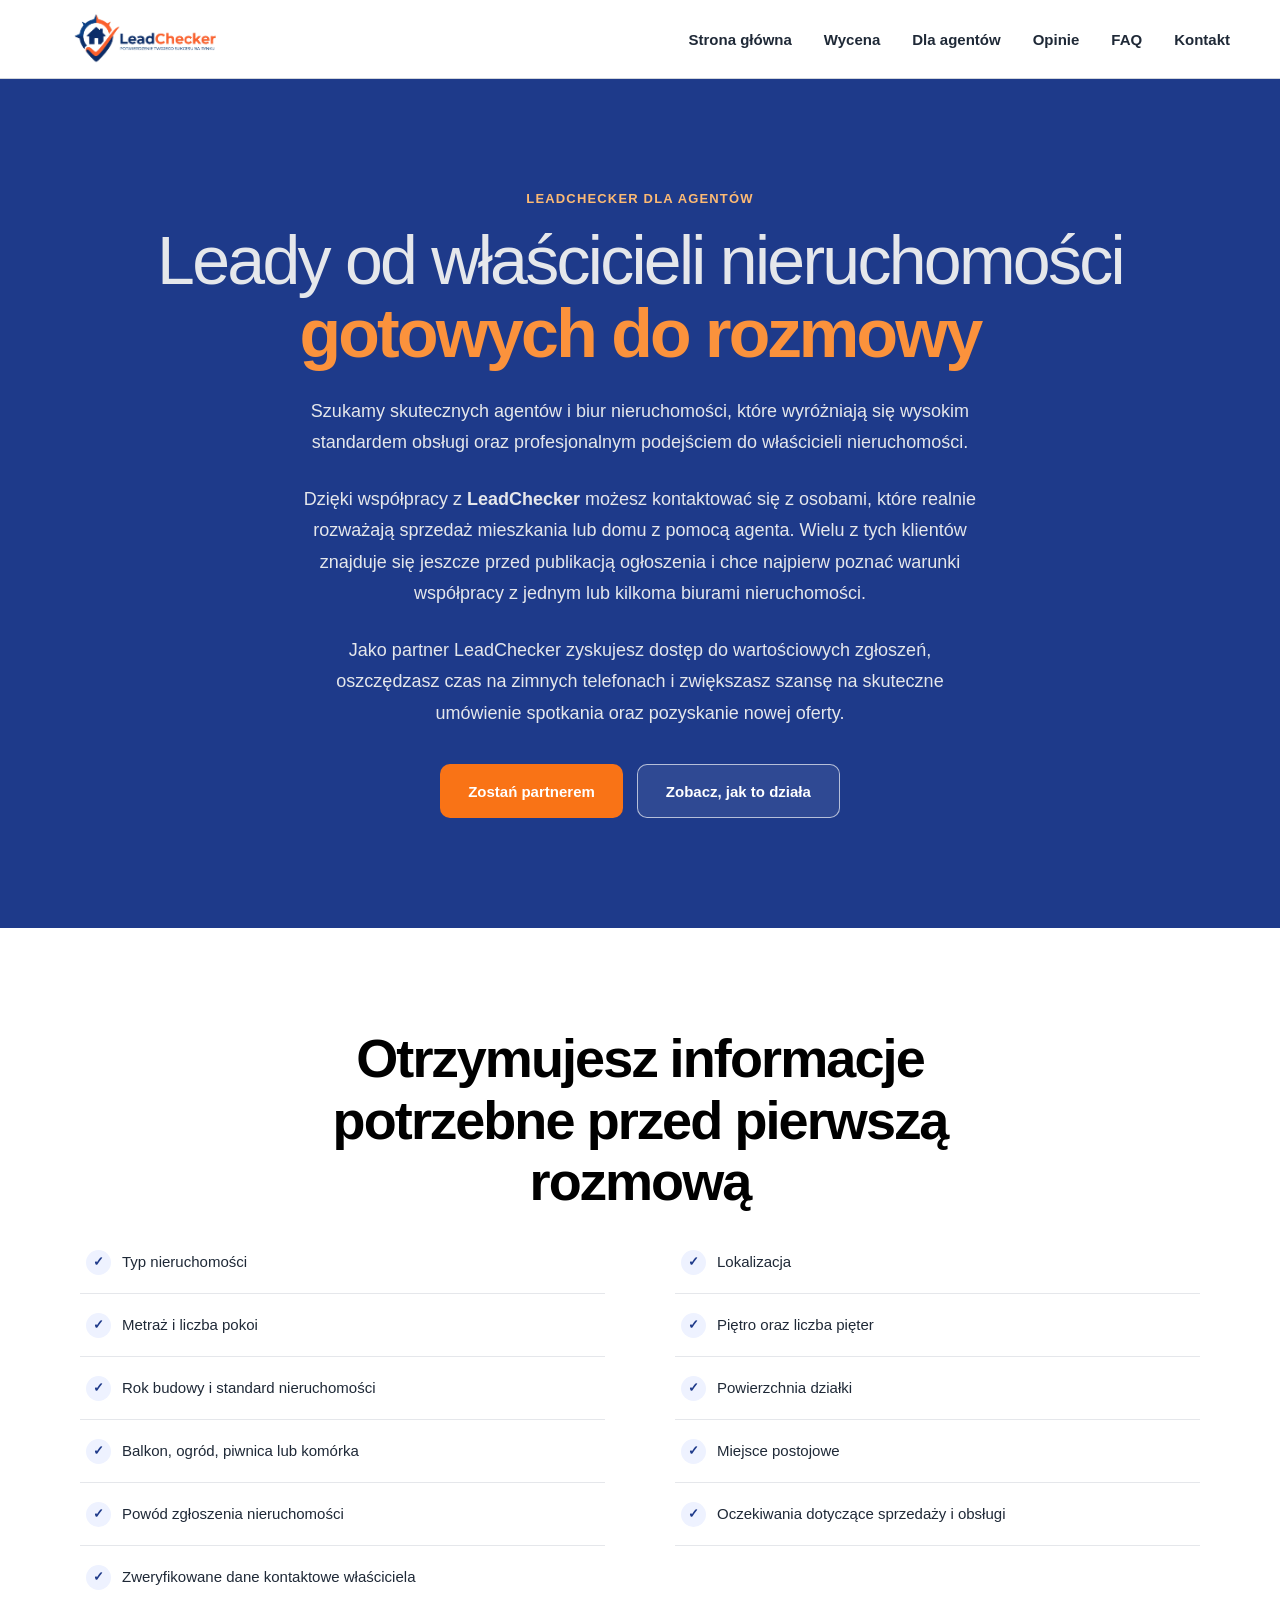
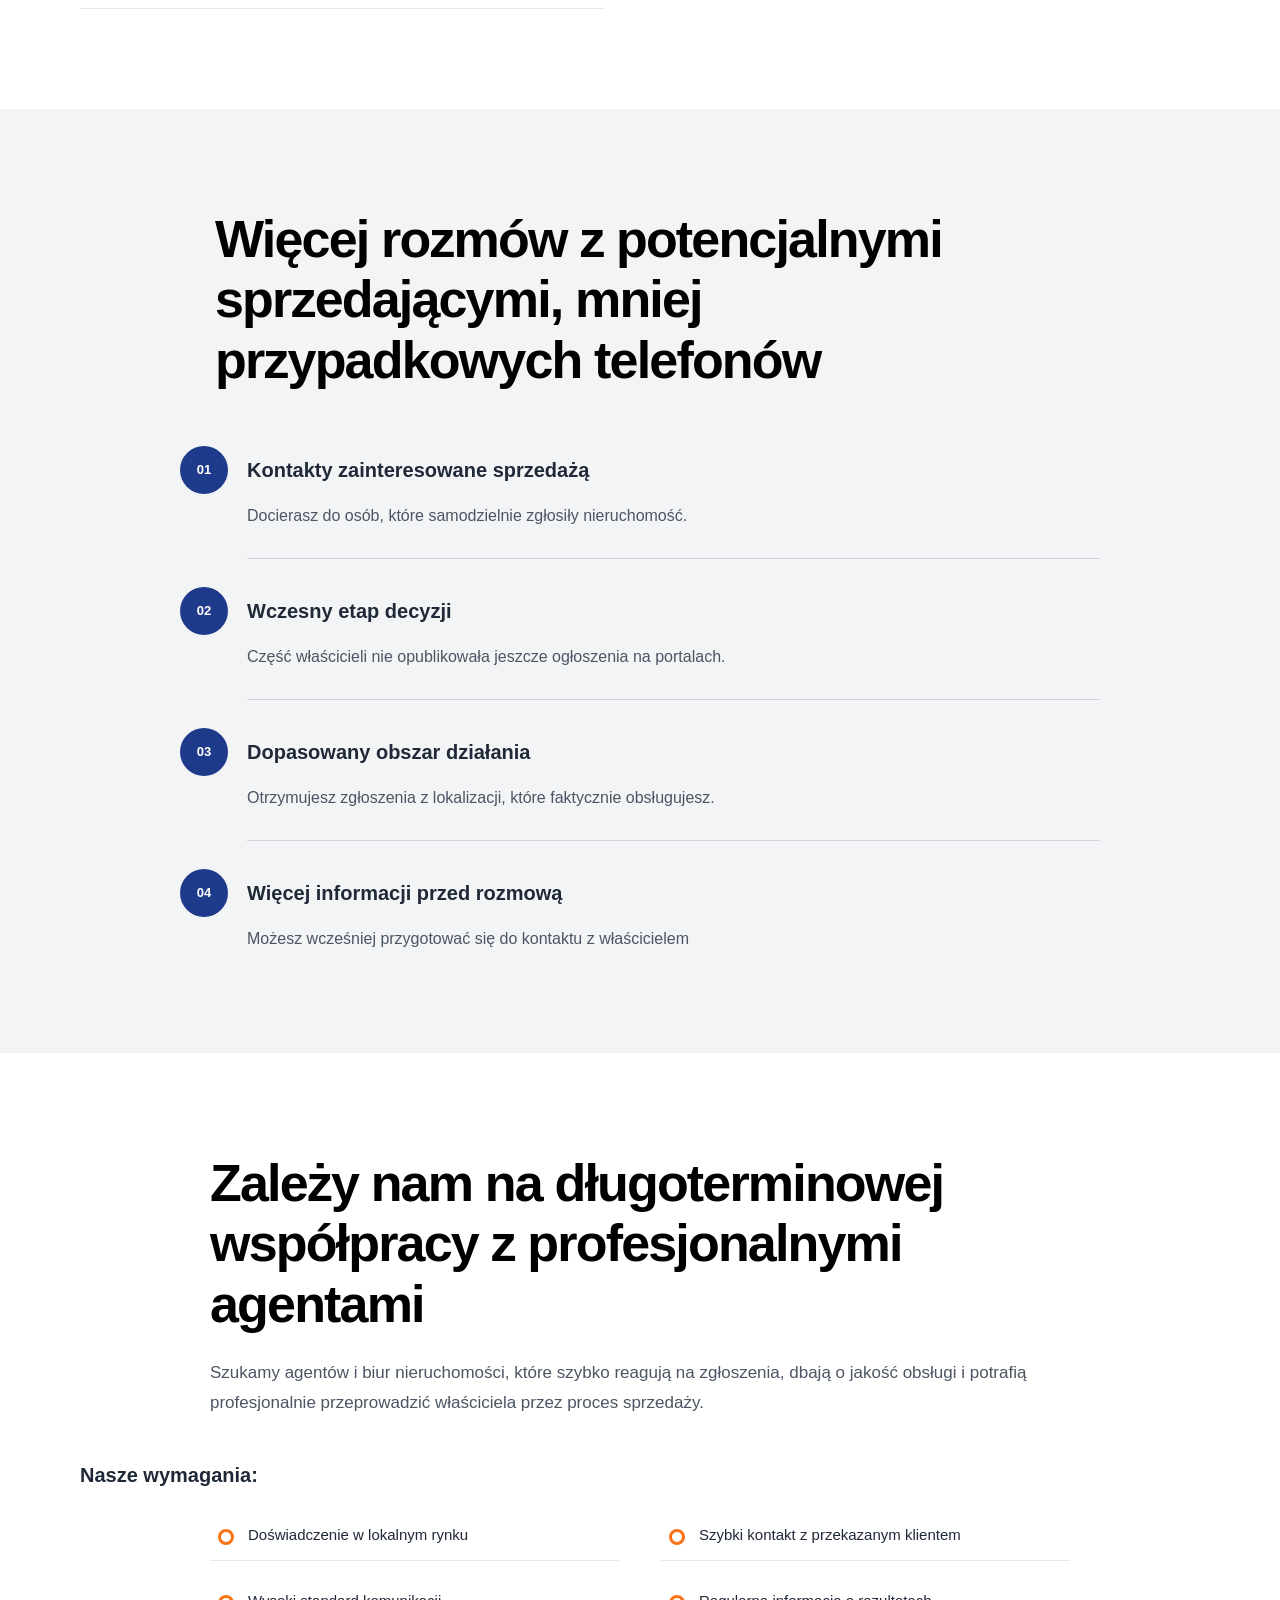
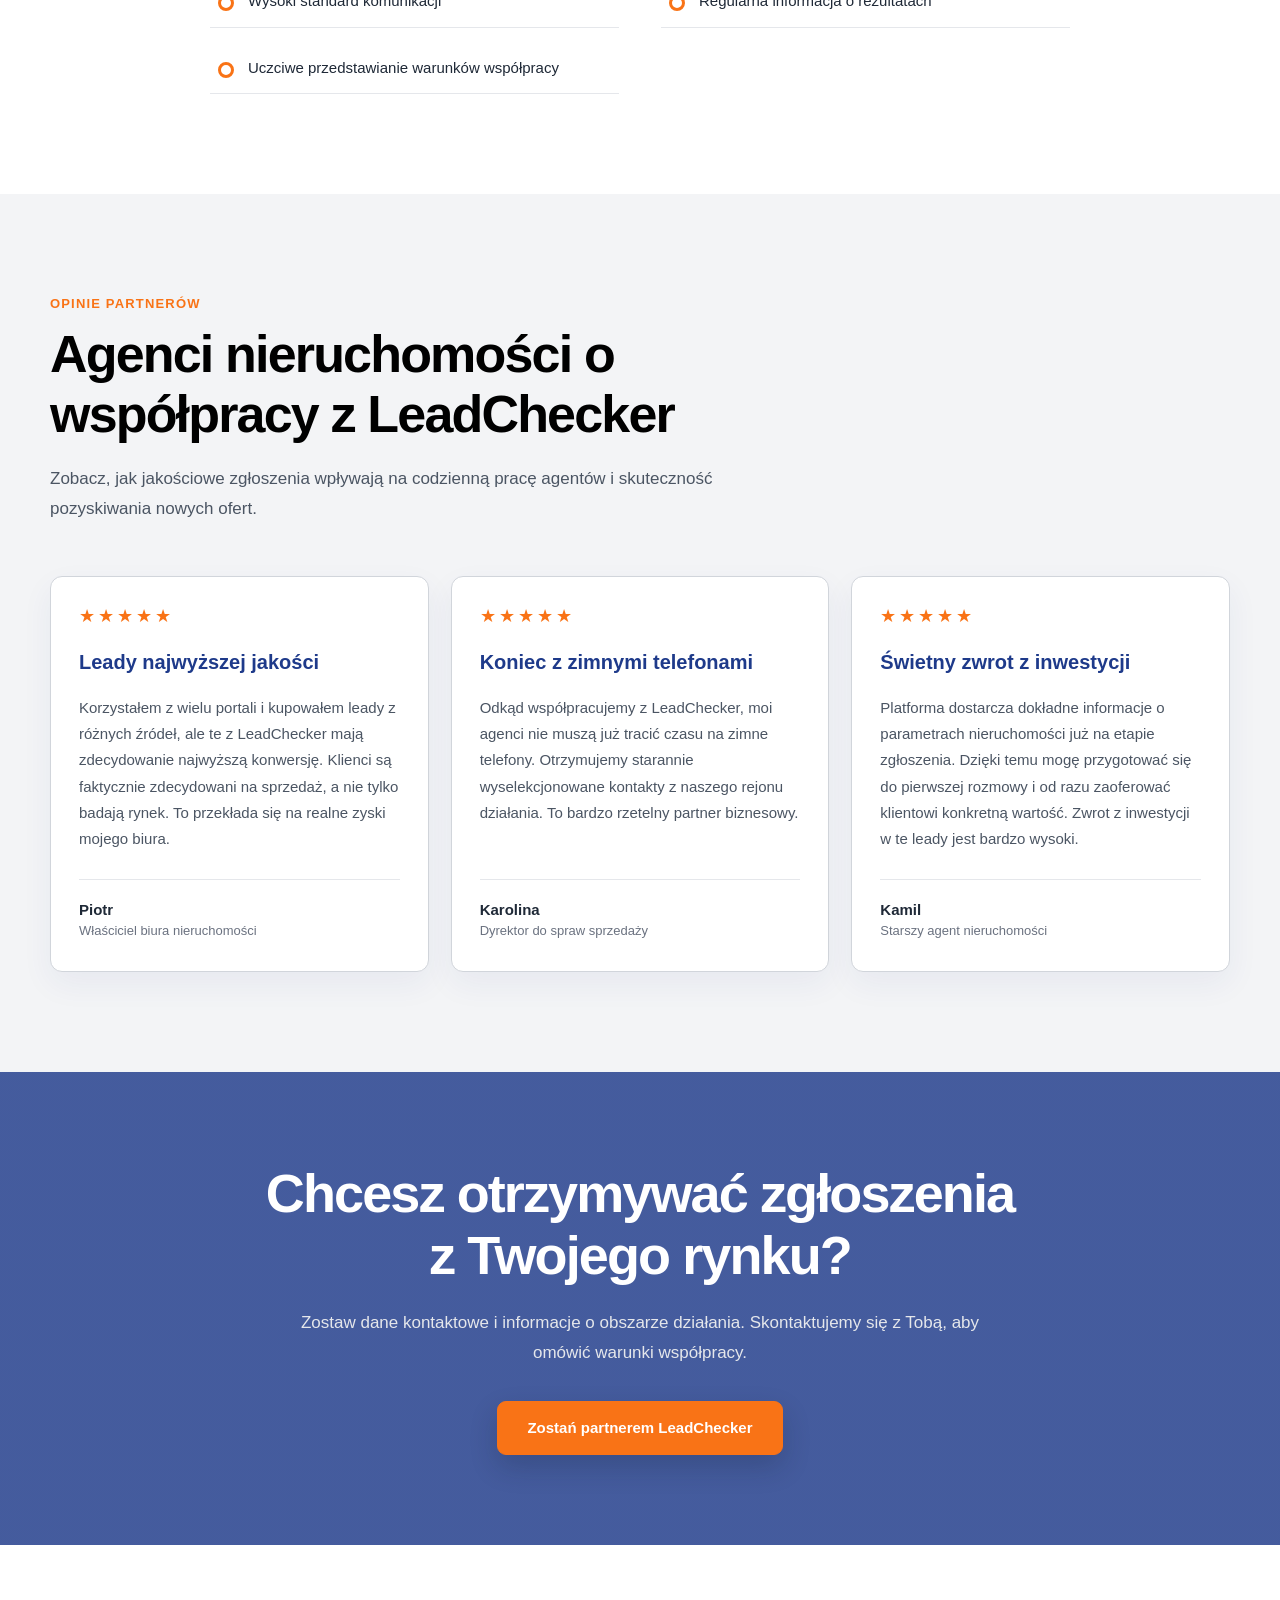
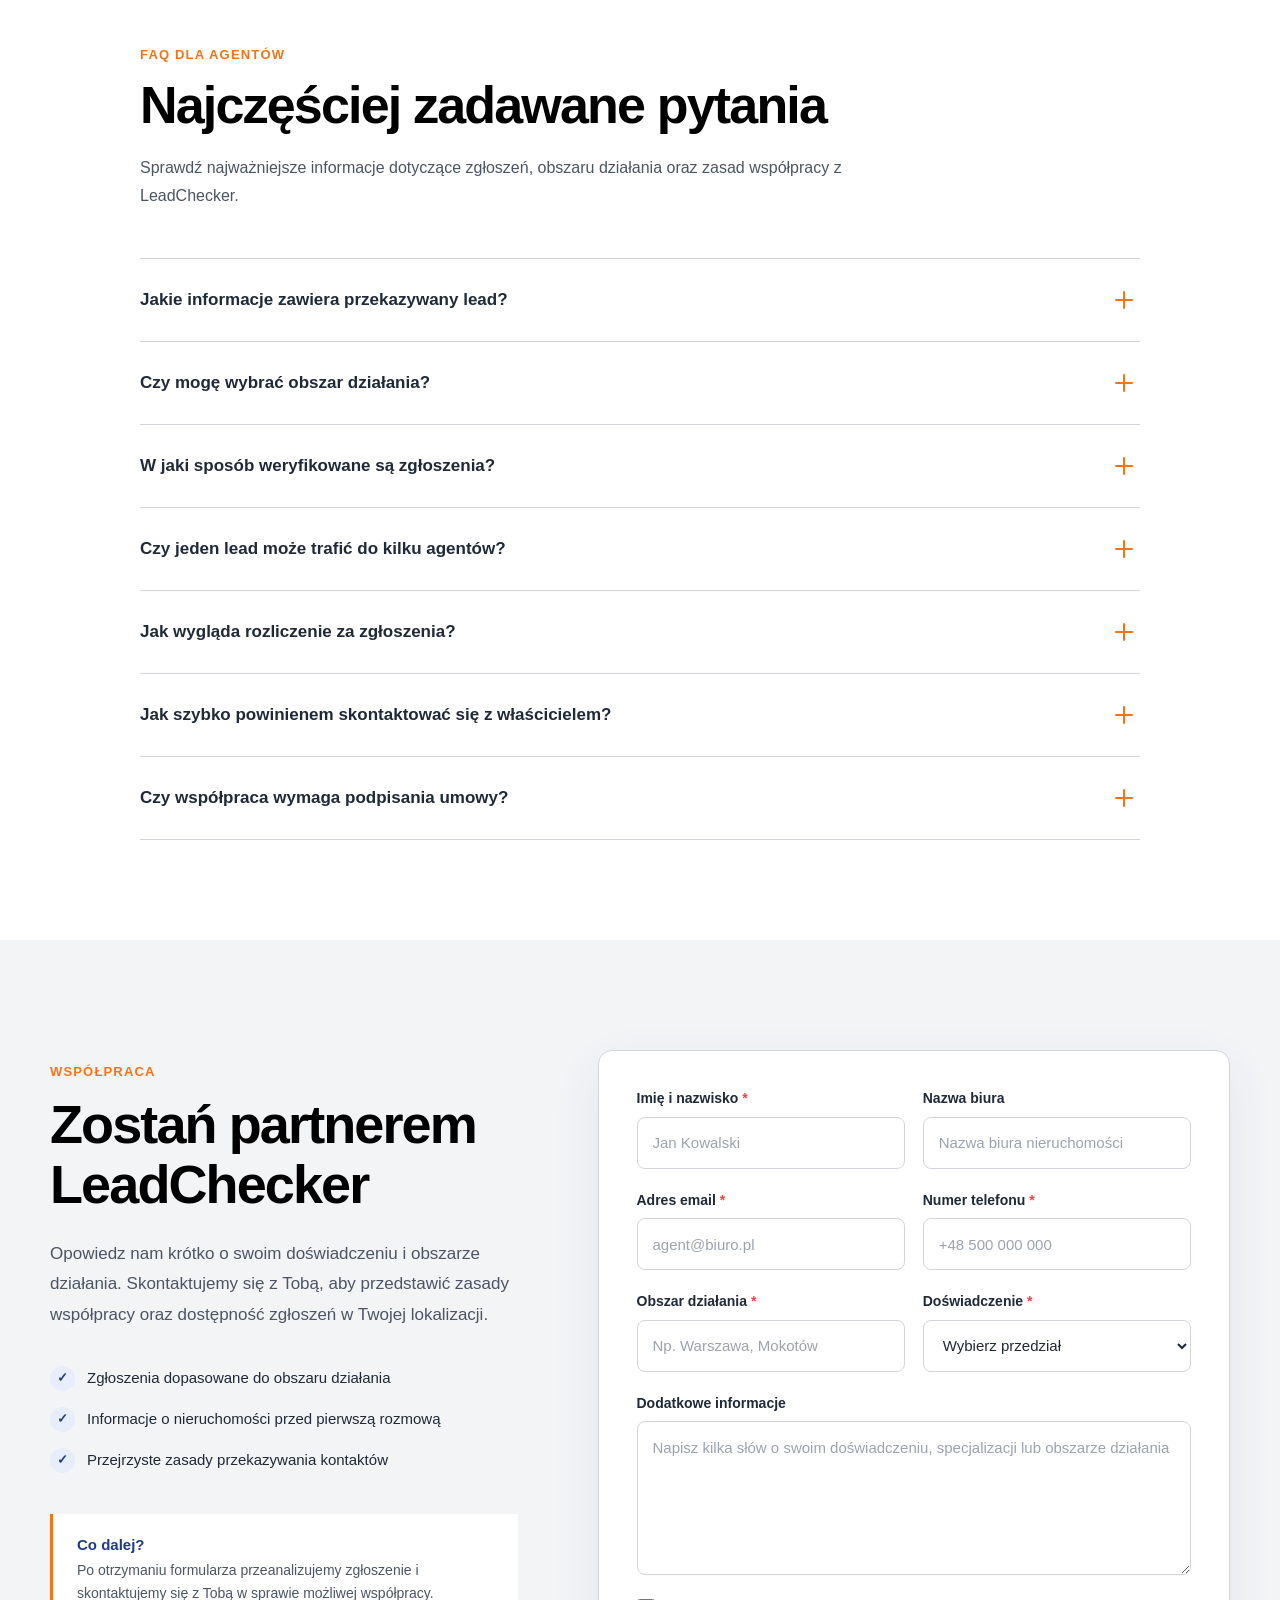
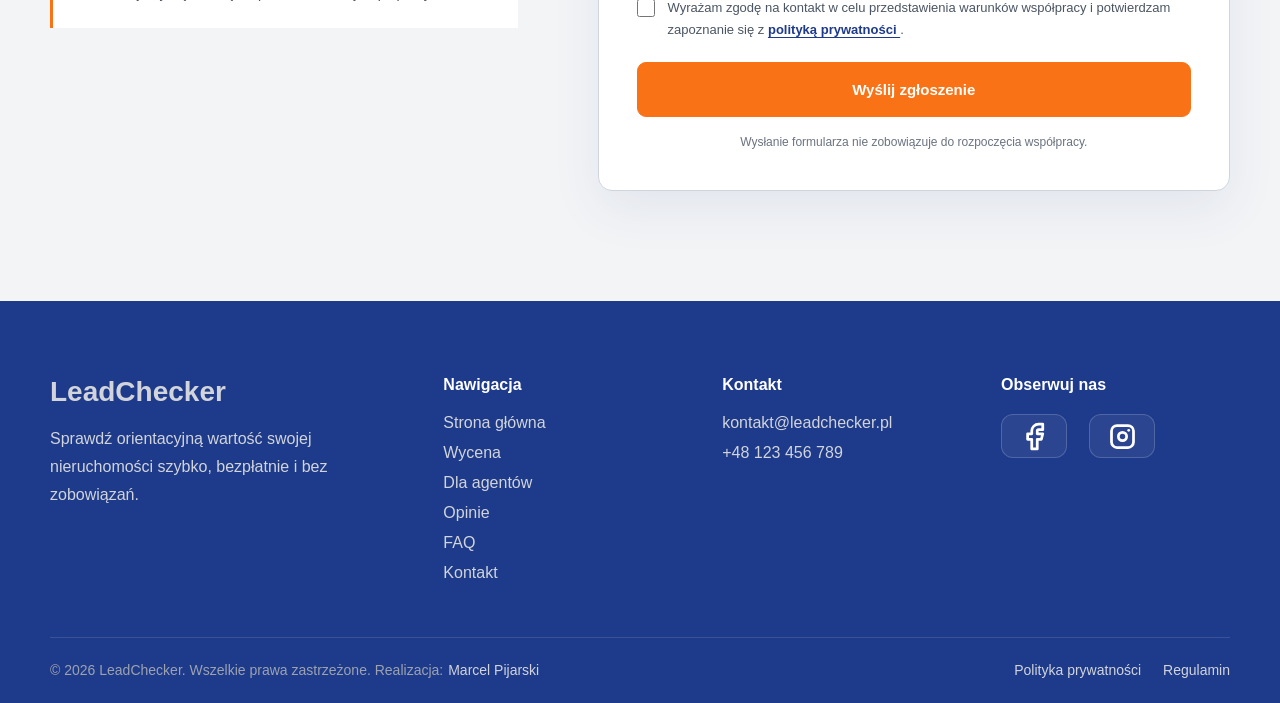
==== agenci.html @ 92e61b9f "Wstepny projekt leadchecker" ====
<!DOCTYPE html>
<html lang="pl">
<head>
    <meta charset="UTF-8">
    <meta name="viewport" content="width=device-width, initial-scale=1.0">
    <title>Document</title>
    <link rel="stylesheet" href="style.css">
</head>
<body>
   <header class="naglowek">

        <nav class="nawigacja">
<button class="hamburger" type="button" aria-label="Menu">
<span></span>
<span></span>
<span></span>
</button>
             <a href="index.html" class="logo" aria-label="LeadChecker, strona główna">
            <img src="assets/logo.webp" alt="LeadChecker">
            </a>
            <ul>
                <li><a href="index.html">Strona główna</a></li>
                <li><a href="wycena.html">Wycena</a></li>
                <li><a href="agenci.html">Dla agentów</a></li>
                <li><a href="index.html#opinie">Opinie</a></li>
                <li><a href="index.html#faq">FAQ</a></li>
                <li><a href="kontakt.html">Kontakt</a></li>
            </ul>
        </nav>

    </header>
    <main>

      <section class="hero-agenci">
  <div class="hero-agenci-kontener">
    <div class="hero-agenci-tresc">
      <span class="hero-agenci-etykieta">
        LeadChecker dla agentów
      </span>

      <h1>
        Leady od właścicieli nieruchomości
        <strong>gotowych do rozmowy</strong>
      </h1>

      <p>
        Szukamy skutecznych agentów i biur nieruchomości, które wyróżniają się wysokim standardem obsługi oraz profesjonalnym podejściem do właścicieli nieruchomości.
      </p>  

      <p>
      Dzięki współpracy z <strong>LeadChecker</strong> możesz kontaktować się z osobami, które realnie rozważają sprzedaż mieszkania lub domu z pomocą agenta. Wielu z tych klientów znajduje się jeszcze przed publikacją ogłoszenia i chce najpierw poznać warunki współpracy z jednym lub kilkoma biurami nieruchomości.
      </p>
      <p>
      Jako partner LeadChecker zyskujesz dostęp do wartościowych zgłoszeń, oszczędzasz czas na zimnych telefonach i zwiększasz szansę na skuteczne umówienie spotkania oraz pozyskanie nowej oferty.
      </p>

      <div class="hero-agenci-przyciski">
        <a href="#formularz-wspolpracy" class="przycisk-glowny">
          Zostań partnerem
        </a>

        <a href="#kogo-szukamy" class="przycisk-drugi">
          Zobacz, jak to działa
        </a>
      </div>

      
    </div>
  </div>
</section>

<section class="co-zawiera-lead">
  <h2>Otrzymujesz informacje potrzebne przed pierwszą rozmową</h2>
  <ul>
    <li>Typ nieruchomości</li>
    <li>Lokalizacja</li>
    <li>Metraż i liczba pokoi</li>
    <li>Piętro oraz liczba pięter</li>
    <li>Rok budowy i standard nieruchomości</li>
    <li>Powierzchnia działki</li>
    <li>Balkon, ogród, piwnica lub komórka</li>
    <li>Miejsce postojowe</li>
    <li>Powód zgłoszenia nieruchomości</li>
    <li>Oczekiwania dotyczące sprzedaży i obsługi</li>
    <li>Zweryfikowane dane kontaktowe właściciela</li>
  </ul>
</section>

<section class="dlaczego-warto">
  <h2>Więcej rozmów z potencjalnymi sprzedającymi, mniej przypadkowych telefonów</h2>
  <ol>
    <li>Kontakty zainteresowane sprzedażą</li>
    <p>Docierasz do osób, które samodzielnie zgłosiły nieruchomość.</p>
    <li>Wczesny etap decyzji</li>
    <p>Część właścicieli nie opublikowała jeszcze ogłoszenia na portalach.</p>
    <li>Dopasowany obszar działania</li>
    <p>Otrzymujesz zgłoszenia z lokalizacji, które faktycznie obsługujesz.</p>
    <li>Więcej informacji przed rozmową</li>
    <p>Możesz wcześniej przygotować się do kontaktu z właścicielem</p>
  </ol>
</section>

<section class="kogo-szukamy" id="kogo-szukamy">
  <h2>Zależy nam na długoterminowej współpracy z profesjonalnymi agentami</h2>
  <p>Szukamy agentów i biur nieruchomości, które szybko reagują na zgłoszenia, dbają o jakość obsługi i potrafią profesjonalnie przeprowadzić właściciela przez proces sprzedaży.</p>
  <h3>Nasze wymagania:</h3>
  <ul>
    <li>Doświadczenie w lokalnym rynku</li>
    <li>Szybki kontakt z przekazanym klientem</li>
    <li>Wysoki standard komunikacji</li>
    <li>Regularna informacja o rezultatach</li>
    <li>Uczciwe przedstawianie warunków współpracy</li>
  </ul>
</section>

<section class="opinie-agentow" id="opinie-agentow">
  <div class="opinie-agentow-kontener">

    <div class="opinie-agentow-naglowek">
      <span class="opinie-agentow-etykieta">
        Opinie partnerów
      </span>

      <h2>
        Agenci nieruchomości o współpracy z LeadChecker
      </h2>

      <p>
        Zobacz, jak jakościowe zgłoszenia wpływają na codzienną pracę
        agentów i skuteczność pozyskiwania nowych ofert.
      </p>
    </div>

    <div class="opinie-agentow-lista">

      <article class="opinia-agenta">
        <div class="opinia-agenta-ocena" aria-label="Ocena 5 na 5">
          <span>★</span>
          <span>★</span>
          <span>★</span>
          <span>★</span>
          <span>★</span>
        </div>

        <h3>Leady najwyższej jakości</h3>

        <blockquote>
          <p>
            Korzystałem z wielu portali i kupowałem leady z różnych źródeł,
            ale te z LeadChecker mają zdecydowanie najwyższą konwersję.
            Klienci są faktycznie zdecydowani na sprzedaż, a nie tylko badają
            rynek. To przekłada się na realne zyski mojego biura.
          </p>
        </blockquote>

        <footer class="opinia-agenta-autor">
          <strong>Piotr</strong>
          <span>Właściciel biura nieruchomości</span>
        </footer>
      </article>

      <article class="opinia-agenta">
        <div class="opinia-agenta-ocena" aria-label="Ocena 5 na 5">
          <span>★</span>
          <span>★</span>
          <span>★</span>
          <span>★</span>
          <span>★</span>
        </div>

        <h3>Koniec z zimnymi telefonami</h3>

        <blockquote>
          <p>
            Odkąd współpracujemy z LeadChecker, moi agenci nie muszą już
            tracić czasu na zimne telefony. Otrzymujemy starannie
            wyselekcjonowane kontakty z naszego rejonu działania.
            To bardzo rzetelny partner biznesowy.
          </p>
        </blockquote>

        <footer class="opinia-agenta-autor">
          <strong>Karolina</strong>
          <span>Dyrektor do spraw sprzedaży</span>
        </footer>
      </article>

      <article class="opinia-agenta">
        <div class="opinia-agenta-ocena" aria-label="Ocena 5 na 5">
          <span>★</span>
          <span>★</span>
          <span>★</span>
          <span>★</span>
          <span>★</span>
        </div>

        <h3>Świetny zwrot z inwestycji</h3>

        <blockquote>
          <p>
            Platforma dostarcza dokładne informacje o parametrach
            nieruchomości już na etapie zgłoszenia. Dzięki temu mogę
            przygotować się do pierwszej rozmowy i od razu zaoferować
            klientowi konkretną wartość. Zwrot z inwestycji w te leady
            jest bardzo wysoki.
          </p>
        </blockquote>

        <footer class="opinia-agenta-autor">
          <strong>Kamil</strong>
          <span>Starszy agent nieruchomości</span>
        </footer>
      </article>

    </div>
  </div>
</section>

<section class="CTA-agenci">
  <h2>Chcesz otrzymywać zgłoszenia z Twojego rynku?</h2>
  <p>Zostaw dane kontaktowe i informacje o obszarze działania. Skontaktujemy się z Tobą, aby omówić warunki współpracy.</p>
  <a href="#formularz-wspolpracy">Zostań partnerem LeadChecker</a>
</section>

<section class="faq-agenci" id="faq-agenci">
  <div class="faq-agenci-kontener">

    <div class="faq-agenci-naglowek">
      <span class="faq-agenci-etykieta">FAQ dla agentów</span>

      <h2>Najczęściej zadawane pytania</h2>

      <p>
        Sprawdź najważniejsze informacje dotyczące zgłoszeń,
        obszaru działania oraz zasad współpracy z LeadChecker.
      </p>
    </div>

    <div class="faq-agenci-lista">

      <article class="faq-agenci-element">
        <button
          class="faq-agenci-pytanie"
          type="button"
          aria-expanded="false"
          aria-controls="faq-agenci-odpowiedz-1"
        >
          <span>Jakie informacje zawiera przekazywany lead?</span>
          <span class="faq-agenci-ikona" aria-hidden="true"></span>
        </button>

        <div
          class="faq-agenci-odpowiedz"
          id="faq-agenci-odpowiedz-1"
        >
          <div class="faq-agenci-tresc">
            <p>
              Zakres informacji zależy od danych podanych przez właściciela
              nieruchomości. Zgłoszenie może zawierać między innymi typ
              nieruchomości, lokalizację, metraż, liczbę pokoi, rok budowy,
              piętro, standard, dodatkowe udogodnienia, planowany termin
              sprzedaży oraz zweryfikowane dane kontaktowe właściciela.
            </p>
          </div>
        </div>
      </article>

      <article class="faq-agenci-element">
        <button
          class="faq-agenci-pytanie"
          type="button"
          aria-expanded="false"
          aria-controls="faq-agenci-odpowiedz-2"
        >
          <span>Czy mogę wybrać obszar działania?</span>
          <span class="faq-agenci-ikona" aria-hidden="true"></span>
        </button>

        <div
          class="faq-agenci-odpowiedz"
          id="faq-agenci-odpowiedz-2"
        >
          <div class="faq-agenci-tresc">
            <p>
              Tak. Podczas ustalania warunków współpracy określamy miasta,
              dzielnice lub inne lokalizacje, które obsługujesz. Dzięki temu
              otrzymujesz zgłoszenia dopasowane do rynku, który znasz i na
              którym faktycznie prowadzisz działalność.
            </p>
          </div>
        </div>
      </article>

      <article class="faq-agenci-element">
        <button
          class="faq-agenci-pytanie"
          type="button"
          aria-expanded="false"
          aria-controls="faq-agenci-odpowiedz-3"
        >
          <span>W jaki sposób weryfikowane są zgłoszenia?</span>
          <span class="faq-agenci-ikona" aria-hidden="true"></span>
        </button>

        <div
          class="faq-agenci-odpowiedz"
          id="faq-agenci-odpowiedz-3"
        >
          <div class="faq-agenci-tresc">
            <p>
              Właściciel uzupełnia formularz dotyczący nieruchomości oraz
              potwierdza podany adres e mail. Zgłoszenie jest następnie
              sprawdzane pod kątem kompletności danych i deklarowanego
              zainteresowania kontaktem z agentem nieruchomości.
            </p>
          </div>
        </div>
      </article>

      <article class="faq-agenci-element">
        <button
          class="faq-agenci-pytanie"
          type="button"
          aria-expanded="false"
          aria-controls="faq-agenci-odpowiedz-4"
        >
          <span>Czy jeden lead może trafić do kilku agentów?</span>
          <span class="faq-agenci-ikona" aria-hidden="true"></span>
        </button>

        <div
          class="faq-agenci-odpowiedz"
          id="faq-agenci-odpowiedz-4"
        >
          <div class="faq-agenci-tresc">
            <p>
              Sposób przekazywania zgłoszeń zależy od wybranego modelu
              współpracy oraz dostępności partnerów w danej lokalizacji.
              Przed rozpoczęciem współpracy otrzymasz jasną informację,
              czy zgłoszenia są przekazywane wyłącznie jednemu agentowi,
              czy mogą być udostępnione kilku partnerom.
            </p>
          </div>
        </div>
      </article>

      <article class="faq-agenci-element">
        <button
          class="faq-agenci-pytanie"
          type="button"
          aria-expanded="false"
          aria-controls="faq-agenci-odpowiedz-5"
        >
          <span>Jak wygląda rozliczenie za zgłoszenia?</span>
          <span class="faq-agenci-ikona" aria-hidden="true"></span>
        </button>

        <div
          class="faq-agenci-odpowiedz"
          id="faq-agenci-odpowiedz-5"
        >
          <div class="faq-agenci-tresc">
            <p>
              Warunki rozliczenia są ustalane przed rozpoczęciem współpracy.
              Mogą zależeć między innymi od lokalizacji, liczby przekazywanych
              zgłoszeń oraz wybranego zakresu współpracy. Wszystkie opłaty
              i zasady zostaną przedstawione w przejrzysty sposób przed
              zaakceptowaniem warunków.
            </p>
          </div>
        </div>
      </article>

      <article class="faq-agenci-element">
        <button
          class="faq-agenci-pytanie"
          type="button"
          aria-expanded="false"
          aria-controls="faq-agenci-odpowiedz-6"
        >
          <span>Jak szybko powinienem skontaktować się z właścicielem?</span>
          <span class="faq-agenci-ikona" aria-hidden="true"></span>
        </button>

        <div
          class="faq-agenci-odpowiedz"
          id="faq-agenci-odpowiedz-6"
        >
          <div class="faq-agenci-tresc">
            <p>
              Zalecamy kontakt możliwie szybko po otrzymaniu zgłoszenia,
              najlepiej tego samego dnia. Właściciel spodziewa się rozmowy
              ze specjalistą, dlatego szybka reakcja zwiększa szansę na
              umówienie spotkania i rozpoczęcie współpracy.
            </p>
          </div>
        </div>
      </article>

      <article class="faq-agenci-element">
        <button
          class="faq-agenci-pytanie"
          type="button"
          aria-expanded="false"
          aria-controls="faq-agenci-odpowiedz-7"
        >
          <span>Czy współpraca wymaga podpisania umowy?</span>
          <span class="faq-agenci-ikona" aria-hidden="true"></span>
        </button>

        <div
          class="faq-agenci-odpowiedz"
          id="faq-agenci-odpowiedz-7"
        >
          <div class="faq-agenci-tresc">
            <p>
              Szczegółowe zasady współpracy są potwierdzane w formie
              uzgodnionej z partnerem. Dokument określa między innymi sposób
              przekazywania zgłoszeń, zasady rozliczeń, obszar działania oraz
              obowiązki obu stron. Dzięki temu warunki są jasne jeszcze przed
              rozpoczęciem przekazywania leadów.
            </p>
          </div>
        </div>
      </article>

    </div>
  </div>
</section>


<section class="formularz-agentow" id="formularz-wspolpracy">
  <div class="formularz-agentow-kontener">

    <div class="formularz-agentow-wprowadzenie">
      <span class="formularz-agentow-etykieta">
        Współpraca
      </span>

      <h2>
        Zostań partnerem LeadChecker
      </h2>

      <p>
        Opowiedz nam krótko o swoim doświadczeniu i obszarze działania.
        Skontaktujemy się z Tobą, aby przedstawić zasady współpracy
        oraz dostępność zgłoszeń w Twojej lokalizacji.
      </p>

      <ul class="formularz-agentow-korzysci">
        <li>Zgłoszenia dopasowane do obszaru działania</li>
        <li>Informacje o nieruchomości przed pierwszą rozmową</li>
        <li>Przejrzyste zasady przekazywania kontaktów</li>
      </ul>

      <div class="formularz-agentow-informacja">
        <strong>Co dalej?</strong>
        <p>
          Po otrzymaniu formularza przeanalizujemy zgłoszenie
          i skontaktujemy się z Tobą w sprawie możliwej współpracy.
        </p>
      </div>
    </div>

    <div class="formularz-agentow-panel">
      <form
        class="formularz-agentow-formularz"
        action="https://formsubmit.co/kontakt@leadchecker.pl"
        method="POST"
      >
        <input
          type="hidden"
          name="_subject"
          value="Nowe zgłoszenie agenta nieruchomości"
        >

        <input
          type="hidden"
          name="_template"
          value="table"
        >

        <input
          type="hidden"
          name="_next"
          value="https://leadchecker.pl/dziekujemy/"
        >

        <input
          type="text"
          name="_honey"
          class="formularz-agentow-pulapka"
          tabindex="-1"
          autocomplete="off"
        >

        <div class="formularz-agentow-rzad">
          <div class="formularz-agentow-pole">
            <label for="agent-imie">
              Imię i nazwisko
              <span aria-hidden="true">*</span>
            </label>

            <input
              type="text"
              id="agent-imie"
              name="Imię i nazwisko"
              autocomplete="name"
              placeholder="Jan Kowalski"
              required
            >
          </div>

          <div class="formularz-agentow-pole">
            <label for="agent-firma">
              Nazwa biura
            </label>

            <input
              type="text"
              id="agent-firma"
              name="Nazwa biura"
              autocomplete="organization"
              placeholder="Nazwa biura nieruchomości"
            >
          </div>
        </div>

        <div class="formularz-agentow-rzad">
          <div class="formularz-agentow-pole">
            <label for="agent-email">
              Adres email
              <span aria-hidden="true">*</span>
            </label>

            <input
              type="email"
              id="agent-email"
              name="email"
              autocomplete="email"
              placeholder="agent@biuro.pl"
              required
            >
          </div>

          <div class="formularz-agentow-pole">
            <label for="agent-telefon">
              Numer telefonu
              <span aria-hidden="true">*</span>
            </label>

            <input
              type="tel"
              id="agent-telefon"
              name="Numer telefonu"
              autocomplete="tel"
              placeholder="+48 500 000 000"
              required
            >
          </div>
        </div>

        <div class="formularz-agentow-rzad">
          <div class="formularz-agentow-pole">
            <label for="agent-obszar">
              Obszar działania
              <span aria-hidden="true">*</span>
            </label>

            <input
              type="text"
              id="agent-obszar"
              name="Obszar działania"
              placeholder="Np. Warszawa, Mokotów"
              required
            >
          </div>

          <div class="formularz-agentow-pole">
            <label for="agent-doswiadczenie">
              Doświadczenie
              <span aria-hidden="true">*</span>
            </label>

            <select
              id="agent-doswiadczenie"
              name="Doświadczenie w nieruchomościach"
              required
            >
              <option value="" selected disabled>
                Wybierz przedział
              </option>
              <option value="Mniej niż rok">
                Mniej niż rok
              </option>
              <option value="Od 1 do 3 lat">
                Od 1 do 3 lat
              </option>
              <option value="Od 3 do 5 lat">
                Od 3 do 5 lat
              </option>
              <option value="Powyżej 5 lat">
                Powyżej 5 lat
              </option>
            </select>
          </div>
        </div>

        <div class="formularz-agentow-pole">
          <label for="agent-wiadomosc">
            Dodatkowe informacje
          </label>

          <textarea
            id="agent-wiadomosc"
            name="Dodatkowe informacje"
            rows="5"
            placeholder="Napisz kilka słów o swoim doświadczeniu, specjalizacji lub obszarze działania"
          ></textarea>
        </div>

        <label class="formularz-agentow-zgoda">
          <input
            type="checkbox"
            name="Zgoda na kontakt"
            value="Wyrażona"
            required
          >

          <span>
            Wyrażam zgodę na kontakt w celu przedstawienia warunków
            współpracy i potwierdzam zapoznanie się z
            <a href="/polityka-prywatnosci/">
              polityką prywatności
            </a>.
          </span>
        </label>

        <button class="formularz-agentow-przycisk" type="submit">
          Wyślij zgłoszenie
        </button>

        <p class="formularz-agentow-dopisek">
          Wysłanie formularza nie zobowiązuje do rozpoczęcia współpracy.
        </p>
      </form>
    </div>

  </div>
</section>

    </main>
   <footer class="stopka">
  <div class="stopka-kontener">

    <div class="stopka-marka">
      <a href="index.html" class="stopka-logo" aria-label="LeadChecker, strona główna">
        LeadChecker
      </a>

      <p>
        Sprawdź orientacyjną wartość swojej nieruchomości szybko,
        bezpłatnie i bez zobowiązań.
      </p>
    </div>

    <nav class="stopka-nawigacja" aria-label="Nawigacja w stopce">
      <h2>Nawigacja</h2>

      <ul>
               <li><a href="index.html">Strona główna</a></li>
                <li><a href="wycena.html">Wycena</a></li>
                <li><a href="agenci.html">Dla agentów</a></li>
                <li><a href="index.html#opinie">Opinie</a></li>
                <li><a href="index.html#faq">FAQ</a></li>
                <li><a href="kontakt.html">Kontakt</a></li>
      </ul>
    </nav>

    <div class="stopka-kontakt">
      <h2>Kontakt</h2>

      <ul>
        <li>
          <a href="mailto:kontakt@leadchecker.pl">
            kontakt@leadchecker.pl
          </a>
        </li>

        <li>
          <a href="tel:+48123456789">
            +48 123 456 789
          </a>
        </li>
      </ul>
    </div>

    <div class="stopka-sociale">
      <h2>Obserwuj nas</h2>

      <div class="stopka-ikony">
        <a
          href="#"
          target="_blank"
          rel="noopener noreferrer"
          aria-label="Facebook"
        >
          <img src="assets/ikonki/brand-facebook.svg" alt="">
        </a>

        <a
          href="#"
          target="_blank"
          rel="noopener noreferrer"
          aria-label="Instagram"
        >
          <img src="assets/ikonki/brand-instagram.svg" alt="">
        </a>

      </div>
    </div>

  </div>

  <div class="stopka-dol">
    <p>
      © <span id="rok">2026</span> LeadChecker. Wszelkie prawa zastrzeżone. Realizacja:<span class="podpisek"><a href="https://marcelpijarski.pl">Marcel Pijarski</a></span>
    </p>

    <div class="stopka-dokumenty">
      <a href="polityka-prywatnosci.html">Polityka prywatności</a>
      <a href="regulamin.html">Regulamin</a>
    </div>
  </div>
</footer>

<script src="script.js"></script>    
</body>
</html>
---- style.css ----
* {
  margin: 0;
  padding: 0;
  box-sizing: border-box;
}

html {
  scroll-behavior: smooth;
  scroll-padding-top: 90px;
}

body {
  min-height: 100vh;
  background: #F3F4F6;
  color: #1F2937;
  font-family: "Poppins", sans-serif;
}

body.menu-otwarte {
  overflow: hidden;
}

img {
  max-width: 100%;
  display: block;
}

a {
  color: inherit;
  text-decoration: none;
}

button,
input {
  font: inherit;
}

button {
  cursor: pointer;
}

.naglowek {
  position: sticky;
  top: 0;
  z-index: 1000;
  width: 100%;
  background: rgba(255, 255, 255, 0.95);
  border-bottom: 1px solid #D1D5DB;
  backdrop-filter: blur(14px);
}

.nawigacja {
  width: min(1180px, calc(100% - 40px));
  height: 78px;
  margin: 0 auto;
  display: flex;
  align-items: center;
  justify-content: space-between;
  gap: 36px;
}



.logo {
  display: flex;
  align-items: center;
  flex-shrink: 0;
}

.logo img {
  width: 190px;
  height: auto;
  max-width: none;
  display: block;
}

.nawigacja ul {
  margin-left: auto;
  display: flex;
  align-items: center;
  gap: 32px;
  list-style: none;
}

.nawigacja li {
  display: flex;
}

.nawigacja ul a {
  position: relative;
  padding: 8px 0;
  color: #1F2937;
  font-size: 15px;
  font-weight: 600;
  transition: color 0.25s ease;
}

.nawigacja ul a::after {
  content: "";
  position: absolute;
  right: 0;
  bottom: 2px;
  left: 0;
  height: 2px;
  border-radius: 10px;
  background: #F97316;
  transform: scaleX(0);
  transform-origin: right;
  transition: transform 0.25s ease;
}

.nawigacja ul a:hover {
  color: #F97316;
}

.nawigacja ul a:hover::after {
  transform: scaleX(1);
  transform-origin: left;
}

@media (max-width: 800px) {
  .nawigacja {
    height: 70px;
  }

  .logo img {
    width: 150px;
  }
}

.naglowek {
  position: sticky;
  top: 0;
  z-index: 1000;
  width: 100%;
  background: rgba(255, 255, 255, 0.95);
  border-bottom: 1px solid #D1D5DB;
  backdrop-filter: blur(14px);
}

.nawigacja {
  position: relative;
  display: flex;
  width: min(1180px, calc(100% - 40px));
  height: 78px;
  margin: 0 auto;
  align-items: center;
  justify-content: space-between;
  gap: 36px;
}

.logo {
  display: flex;
  flex-shrink: 0;
  align-items: center;
}

.logo img {
  display: block;
  width: 190px;
  max-width: none;
  height: auto;
}

.nawigacja ul {
  display: flex;
  margin-left: auto;
  align-items: center;
  gap: 32px;
  list-style: none;
}

.nawigacja li {
  display: flex;
}

.nawigacja ul a {
  position: relative;
  padding: 8px 0;
  color: #1F2937;
  font-size: 15px;
  font-weight: 600;
  transition: color 0.25s ease;
}

.nawigacja ul a::after {
  position: absolute;
  right: 0;
  bottom: 2px;
  left: 0;
  height: 2px;
  border-radius: 10px;
  background: #F97316;
  content: "";
  transform: scaleX(0);
  transform-origin: right;
  transition: transform 0.25s ease;
}

.nawigacja ul a:hover,
.nawigacja ul a:focus-visible,
.nawigacja ul a[aria-current="page"] {
  color: #F97316;
}

.nawigacja ul a:hover::after,
.nawigacja ul a:focus-visible::after,
.nawigacja ul a[aria-current="page"]::after {
  transform: scaleX(1);
  transform-origin: left;
}

.hamburger {
  display: none;
  width: 46px;
  height: 46px;
  padding: 10px;
  flex-direction: column;
  align-items: center;
  justify-content: center;
  gap: 5px;
  border: 0;
  border-radius: 10px;
  background: transparent;
  cursor: pointer;
  transition:
    background 0.25s ease,
    transform 0.25s ease;
}

.hamburger:hover {
  background: rgba(249, 115, 22, 0.1);
}

.hamburger:focus-visible {
  outline: 3px solid rgba(249, 115, 22, 0.22);
  outline-offset: 2px;
}

.hamburger span {
  display: block;
  width: 25px;
  height: 2px;
  border-radius: 10px;
  background: #1F2937;
  transform-origin: center;
  transition:
    transform 0.25s ease,
    opacity 0.2s ease;
}

.hamburger.aktywny span:nth-child(1) {
  transform: translateY(7px) rotate(45deg);
}

.hamburger.aktywny span:nth-child(2) {
  opacity: 0;
}

.hamburger.aktywny span:nth-child(3) {
  transform: translateY(-7px) rotate(-45deg);
}

body.menu-otwarte {
  overflow: hidden;
}

@media (max-width: 1000px) {
  .logo {
    position: absolute;
    top: 50%;
    left: 20px;
    z-index: 1002;
    transform: translateY(-50%);
  }

  .logo img {
    width: 175px;
    height: auto;
  }

  .hamburger {
    position: relative;
    z-index: 1003;
    display: flex;
    margin-left: auto;
  }

  .nawigacja ul {
    position: absolute;
    top: 100%;
    right: 0;
    left: 0;
    z-index: 1001;
    display: flex;
    max-height: 0;
    margin: 0;
    padding: 0 20px;
    overflow: hidden;
    flex-direction: column;
    align-items: stretch;
    gap: 0;
    border-top: 1px solid #E5E7EB;
    background: rgba(255, 255, 255, 0.98);
    opacity: 0;
    visibility: hidden;
    transform: translateY(-10px);
    box-shadow: 0 18px 35px rgba(31, 41, 55, 0.12);
    backdrop-filter: blur(14px);
    transition:
      max-height 0.35s ease,
      padding 0.35s ease,
      opacity 0.25s ease,
      visibility 0.25s ease,
      transform 0.25s ease;
  }

  .nawigacja ul.menu-otwarte {
    max-height: calc(100vh - 74px);
    padding-top: 14px;
    padding-bottom: 22px;
    overflow-y: auto;
    opacity: 1;
    visibility: visible;
    transform: translateY(0);
  }

  .nawigacja li {
    width: 100%;
  }

  .nawigacja ul a {
    display: flex;
    width: 100%;
    min-height: 52px;
    padding: 14px 5px;
    align-items: center;
    border-bottom: 1px solid #E5E7EB;
    font-size: 15px;
  }

  .nawigacja li:last-child a {
    border-bottom: 0;
  }

  .nawigacja ul a::after {
    display: none;
  }
}

@media (max-width: 520px) {
  .nawigacja {
    height: 70px;
    padding: 0 14px;
  }

  .logo img {
    width: 165px;
  }

  .hamburger {
    width: 44px;
    height: 44px;
  }

  .nawigacja ul.menu-otwarte {
    max-height: calc(100vh - 70px);
  }
}

.hero {
  width: 100%;
}

.hero-tlo {
  min-height: 660px;
  padding: 80px 20px;
  display: flex;
  align-items: center;
  background:
    linear-gradient(
      90deg,
      rgba(30, 58, 138, 0.72),
      rgba(30, 58, 138, 0.22)
    ),
    url("assets/hero.png") center / cover no-repeat;
}

.hero-kontener {
  width: min(1180px, 100%);
  margin: 0 auto;
}

.karta-wyceny {
  width: min(100%, 500px);
  padding: 42px;
  border: 1px solid rgba(209, 213, 219, 0.85);
  border-radius: 8px;
  background: rgba(255, 255, 255, 0.97);
  box-shadow: 0 30px 80px rgba(30, 58, 138, 0.26);
  backdrop-filter: blur(12px);
}

.karta-etykieta {
  display: inline-block;
  margin-bottom: 15px;
  color: #F97316;
  font-size: 13px;
  font-weight: 400;
  letter-spacing: 0.08em;
  text-transform: uppercase;
}

.karta-wyceny h1 {
  margin: 0;
  color: #000000;
  font-size: clamp(34px, 4vw, 50px);
  line-height: 1.08;
  letter-spacing: -0.04em;
}

.karta-wyceny > p {
  margin: 19px 0 28px;
  color: #4B5563;
  font-size: 16px;
  line-height: 1.7;
}

.formularz-adresu {
  display: flex;
  flex-direction: column;
}

.formularz-adresu label {
  margin-bottom: 9px;
  color: #1F2937;
  font-size: 14px;
  font-weight: 700;
}

.pole-adresu {
  position: relative;
}

.pole-adresu input {
  width: 100%;
  min-height: 58px;
  padding: 0 55px 0 17px;
  border: 1px solid #D1D5DB;
  border-radius: 12px;
  background: #ffffff;
  color: #1F2937;
  outline: none;
  transition:
    border-color 0.25s ease,
    box-shadow 0.25s ease;
}

.pole-adresu input::placeholder {
  color: #9CA3AF;
}

.pole-adresu input:focus {
  border-color: #F97316;
  box-shadow: 0 0 0 4px rgba(249, 115, 22, 0.12);
}

.ikona-lokalizacji {
  position: absolute;
  top: 50%;
  right: 17px;
  display: grid;
  place-items: center;
  color: #1E3A8A;
  pointer-events: none;
  transform: translateY(-50%);
}

.blad-adresu {
  min-height: 25px;
  margin: 6px 0 4px;
  color: #EF4444;
  font-size: 13px;
}

.przycisk-wyceny,
.odbierz-wycene {
  min-height: 56px;
  padding: 14px 25px;
  display: inline-flex;
  align-items: center;
  justify-content: center;
  border: 0;
  border-radius: 12px;
  background: #F97316;
  color: #ffffff;
  font-weight: 750;
  text-align: center;
  box-shadow: 0 13px 30px rgba(249, 115, 22, 0.24);
  transition:
    background-color 0.25s ease,
    box-shadow 0.25s ease,
    transform 0.25s ease;
}

.przycisk-wyceny {
  width: 100%;
}

.przycisk-wyceny:hover,
.odbierz-wycene:hover {
  background: #EA580C;
  box-shadow: 0 17px 38px rgba(249, 115, 22, 0.31);
  transform: translateY(-2px);
}

.przycisk-wyceny:active,
.odbierz-wycene:active {
  transform: translateY(0);
}

.karta-zaufanie {
  margin-top: 22px;
  display: flex;
  flex-wrap: wrap;
  gap: 10px 18px;
  color: #4B5563;
  font-size: 13px;
  font-weight: 600;
}

.karta-zaufanie span {
  display: flex;
  align-items: center;
  gap: 7px;
}

.karta-zaufanie span::before {
  content: "✓";
  color: #1E3A8A;
  font-weight: 900;
}

.korzysci {
  padding: 100px 20px;
  background: #ffffff;
}

.korzysci-kontener {
  width: min(1160px, 100%);
  margin: 0 auto;
  display: grid;
  grid-template-columns: minmax(0, 1fr) minmax(420px, 0.9fr);
  align-items: center;
  gap: 90px;
}

.korzysci-tresc {
  min-width: 0;
  max-width: 590px;
}

.korzysci-tresc h2 {
  margin: 0;
  color: #1e3a8a;
  font-size: clamp(34px, 4vw, 50px);
  font-weight: 400;
  line-height: 1.15;
  letter-spacing: -0.035em;
}

.korzysci-tresc h2 strong {
  font-weight: 700;
}

.korzysci-tresc h3 {
  margin: 32px 0 23px;
  color: #1e3a8a;
  font-size: 18px;
  font-weight: 700;
}

.korzysci-wspolpracy {
  margin: 0;
  padding: 0;
  display: grid;
  gap: 19px;
  list-style: none;
}

.korzysci-wspolpracy li {
  display: flex;
  align-items: flex-start;
  gap: 14px;
  color: #1f2937;
  font-size: 15px;
  line-height: 1.55;
}

.korzysci-wspolpracy img {
  width: 27px;
  height: 27px;
  flex-shrink: 0;
  object-fit: contain;
}

.korzysci-wspolpracy span {
  padding-top: 2px;
}

.korzysci .odbierz-wycene {
  width: 100%;
  min-height: 54px;
  margin-top: 38px;
  padding: 14px 25px;
  display: inline-flex;
  align-items: center;
  justify-content: center;
  border-radius: 10px;
  background: #f97316;
  color: #ffffff;
  font-size: 15px;
  font-weight: 700;
  text-align: center;
  box-shadow: 0 10px 25px rgba(249, 115, 22, 0.2);
  transition:
    background-color 0.25s ease,
    box-shadow 0.25s ease,
    transform 0.25s ease;
}

.korzysci .odbierz-wycene:hover {
  background: #ea580c;
  box-shadow: 0 14px 32px rgba(249, 115, 22, 0.28);
  transform: translateY(-2px);
}

.korzysci-zdjecia {
  position: relative;
  width: min(100%, 540px);
  margin-left: auto;
  padding: 0 42px 70px 0;
}

.zdjecie-glowne {
  overflow: hidden;
  border-radius: 18px;
  background: #ffffff;
  box-shadow: 0 24px 55px rgba(30, 58, 138, 0.14);
}

.zdjecie-glowne img {
  width: 100%;
  aspect-ratio: 4 / 3;
  display: block;
  object-fit: cover;
  object-position: center;
}

.zdjecie-dodatkowe {
  position: absolute;
  right: 0;
  bottom: 0;
  width: 48%;
  overflow: hidden;
  border: 7px solid #ffffff;
  border-radius: 16px;
  background: #ffffff;
  box-shadow: 0 18px 40px rgba(31, 41, 55, 0.18);
}

.zdjecie-dodatkowe img {
  width: 100%;
  aspect-ratio: 4 / 3;
  display: block;
  object-fit: cover;
  object-position: center;
}

.etykieta-kontaktu {
  position: absolute;
  left: 22px;
  bottom: 27px;
  z-index: 2;
  padding: 10px 17px;
  border-radius: 8px;
  background: #f97316;
  color: #ffffff;
  font-size: 13px;
  font-weight: 700;
  box-shadow: 0 10px 24px rgba(249, 115, 22, 0.25);
}

@media (max-width: 950px) {
  .korzysci-kontener {
    grid-template-columns: 1fr;
    gap: 65px;
  }

  .korzysci-tresc {
    max-width: 680px;
  }

  .korzysci-zdjecia {
    width: min(100%, 620px);
    margin: 0 auto;
  }
}

@media (max-width: 600px) {
  .korzysci {
    padding: 70px 18px;
  }

  .korzysci-kontener {
    gap: 48px;
  }

  .korzysci-tresc h2 {
    font-size: 33px;
  }

  .korzysci-zdjecia {
    padding: 0 0 105px;
  }

  .zdjecie-dodatkowe {
    right: 10px;
    bottom: 14px;
    width: 54%;
    border-width: 5px;
  }

  .etykieta-kontaktu {
    left: 10px;
    bottom: 42px;
    max-width: 150px;
    font-size: 12px;
  }
}

.zdjecie-glowne {
  overflow: hidden;
  border-radius: 18px;
  box-shadow: 0 24px 55px rgba(30, 58, 138, 0.14);
}

.zdjecie-glowne img {
  width: 100%;
  aspect-ratio: 4 / 3;
  object-fit: cover;
  object-position: center;
}

.zdjecie-dodatkowe {
  position: absolute;
  right: 0;
  bottom: 0;
  width: 46%;
  overflow: hidden;
  border: 7px solid #ffffff;
  border-radius: 16px;
  background: #ffffff;
  box-shadow: 0 18px 40px rgba(31, 41, 55, 0.18);
}

.zdjecie-dodatkowe img {
  width: 100%;
  aspect-ratio: 4 / 3;
  object-fit: cover;
  object-position: center;
}

.etykieta-kontaktu {
  position: absolute;
  left: 24px;
  bottom: 23px;
  padding: 10px 17px;
  border-radius: 8px;
  background: #f97316;
  color: #ffffff;
  font-size: 13px;
  font-weight: 700;
  box-shadow: 0 10px 24px rgba(249, 115, 22, 0.25);
}

@media (max-width: 950px) {
  .korzysci-zdjecia {
    width: min(100%, 620px);
    margin: 0 auto;
  }
}

@media (max-width: 600px) {
  .korzysci-zdjecia {
    padding: 0 0 105px;
  }

  .zdjecie-glowne img {
    aspect-ratio: 4 / 3;
  }

  .zdjecie-dodatkowe {
    right: 14px;
    bottom: 15px;
    width: 52%;
  }

  .etykieta-kontaktu {
    left: 14px;
    bottom: 40px;
    max-width: 145px;
    font-size: 12px;
  }
}

.korzysci-wspolpracy img {
  width: 27px;
  height: 27px;
  flex-shrink: 0;
  object-fit: contain;
}

.korzysci-wspolpracy span {
  padding-top: 2px;
}

.odbierz-wycene {
  width: 100%;
  min-height: 54px;
  margin-top: 38px;
  padding: 14px 25px;
  display: inline-flex;
  align-items: center;
  justify-content: center;
  border-radius: 10px;
  background: #F97316;
  color: #ffffff;
  font-size: 15px;
  font-weight: 700;
  text-align: center;
  text-decoration: none;
  box-shadow: 0 10px 25px rgba(249, 115, 22, 0.2);
  transition:
    background-color 0.25s ease,
    transform 0.25s ease,
    box-shadow 0.25s ease;
}

.odbierz-wycene:hover {
  background: #EA580C;
  box-shadow: 0 14px 32px rgba(249, 115, 22, 0.28);
  transform: translateY(-2px);
}



.raport-ramka {
  width: min(100%, 450px);
  padding: 14px;
  border: 1px solid #D1D5DB;
  border-radius: 14px;
  background: #ffffff;
  box-shadow: 0 22px 55px rgba(30, 58, 138, 0.12);
  transform: rotate(1.5deg);
}

.raport-ramka img {
  width: 100%;
  height: auto;
  display: block;
  border-radius: 8px;
}

.raport-etykieta {
  position: absolute;
  top: 48%;
  left: -35px;
  min-height: 42px;
  padding: 9px 18px;
  display: flex;
  align-items: center;
  gap: 9px;
  border: 1px solid #F97316;
  border-radius: 30px;
  background: #ffffff;
  color: #F97316;
  font-size: 13px;
  font-weight: 700;
  box-shadow: 0 12px 30px rgba(30, 58, 138, 0.12);
}

.raport-kropka {
  width: 11px;
  height: 11px;
  flex-shrink: 0;
  border-radius: 50%;
  background: #1E3A8A;
  box-shadow: 0 0 0 5px rgba(30, 58, 138, 0.14);
}

@media (max-width: 950px) {
  .korzysci-kontener {
    grid-template-columns: 1fr;
    gap: 65px;
  }

  .korzysci-tresc {
    max-width: 680px;
  }

  .korzysci-grafika {
    width: min(100%, 560px);
    margin: 0 auto;
  }

  .raport-ramka {
    width: min(100%, 500px);
  }
}

@media (max-width: 600px) {
  .korzysci {
    padding: 70px 18px;
  }

  .korzysci-kontener {
    gap: 50px;
  }

  .korzysci-tresc h2 {
    font-size: 33px;
  }

  .korzysci-tresc h3 {
    margin-top: 28px;
  }

  .korzysci-wspolpracy {
    gap: 18px;
  }

  .korzysci-wspolpracy li {
    gap: 13px;
    font-size: 14px;
  }

  .korzysci-wspolpracy img {
    width: 25px;
    height: 25px;
  }

  .odbierz-wycene {
    margin-top: 32px;
  }

  .raport-ramka {
    padding: 9px;
    border-radius: 11px;
    transform: none;
  }

  .raport-etykieta {
    position: relative;
    top: auto;
    left: auto;
    width: fit-content;
    margin: 18px auto 0;
    font-size: 12px;
  }
}

.odbierz-wycene {
  min-width: 250px;
}

.opinie {
  padding: 100px 20px;
  background: #ffffff;
  text-align: center;
}

.kontener-opinie {
  width: min(1180px, 100%);
  margin: 0 auto;
}

.opinie h2 {
  max-width: 760px;
  margin: 0 auto 50px;
  color: #1E3A8A;
  font-size: clamp(32px, 4vw, 48px);
  line-height: 1.15;
  letter-spacing: -0.03em;
}

.karty-opinii {
  margin-bottom: 44px;
  display: grid;
  grid-template-columns: repeat(3, 1fr);
  gap: 22px;
}

.karta-opinii {
  min-height: 330px;
  padding: 30px;
  display: flex;
  flex-direction: column;
  border: 1px solid #D1D5DB;
  border-radius: 20px;
  background: #ffffff;
  text-align: left;
  box-shadow: 0 15px 45px rgba(30, 58, 138, 0.07);
  transition:
    border-color 0.25s ease,
    box-shadow 0.25s ease,
    transform 0.25s ease;
}

.karta-opinii:hover {
  border-color: rgba(249, 115, 22, 0.38);
  box-shadow: 0 22px 55px rgba(30, 58, 138, 0.11);
  transform: translateY(-4px);
}

.naglowek-opinii {
  display: flex;
  flex-direction: column;
  align-items: flex-start;
  gap: 13px;
}

.autor-opinii h3 {
  margin: 0;
  color: #1E3A8A;
  font-size: 18px;
}

.ocena-opinii {
  display: flex;
  gap: 3px;
  color: #f59e0b;
  font-size: 19px;
  line-height: 1;
}

.tresc-opinii {
  margin: 27px 0;
  color: #4B5563;
  font-size: 16px;
  line-height: 1.75;
}

.tresc-opinii::before {
  content: "“";
  margin-right: 4px;
  color: #F97316;
  font-size: 30px;
  font-weight: 800;
  line-height: 0;
}

.data-opinii {
  margin-top: auto;
  display: flex;
  align-items: center;
  gap: 8px;
  color: #1E3A8A;
  font-size: 13px;
  font-weight: 700;
}

.data-opinii::before {
  content: "✓";
  width: 21px;
  height: 21px;
  display: grid;
  place-items: center;
  border-radius: 50%;
  background: rgba(30, 58, 138, 0.12);
}

.faq {
  padding: 100px 20px;
  background: #F3F4F6;
}

.faq-kontener {
  width: min(100%, 1050px);
  margin: 0 auto;
}

.faq-naglowek {
  max-width: 680px;
  margin-bottom: 45px;
}

.faq-etykieta {
  display: inline-block;
  margin-bottom: 12px;
  color: #F97316;
  font-size: 13px;
  font-weight: 800;
  letter-spacing: 0.09em;
  text-transform: uppercase;
}

.faq-naglowek h2 {
  margin: 0;
  color: #1E3A8A;
  font-size: clamp(32px, 5vw, 50px);
  line-height: 1.1;
  letter-spacing: -0.035em;
}

.faq-naglowek p {
  margin: 18px 0 0;
  color: #4B5563;
  font-size: 17px;
  line-height: 1.7;
}

.faq-lista {
  display: grid;
  gap: 14px;
}

.faq-element {
  overflow: hidden;
  border: 1px solid #D1D5DB;
  border-radius: 16px;
  background: #ffffff;
  box-shadow: 0 10px 30px rgba(30, 58, 138, 0.05);
  transition:
    border-color 0.25s ease,
    box-shadow 0.25s ease;
}

.faq-element.aktywny {
  border-color: rgba(249, 115, 22, 0.45);
  box-shadow: 0 16px 40px rgba(30, 58, 138, 0.09);
}

.faq-pytanie {
  position: relative;
  width: 100%;
  min-height: 76px;
  padding: 22px 66px 22px 26px;
  display: flex;
  align-items: center;
  border: 0;
  background: transparent;
  color: #1E3A8A;
  font-size: 17px;
  font-weight: 750;
  line-height: 1.45;
  text-align: left;
  transition: color 0.25s ease;
}

.faq-pytanie:hover,
.faq-element.aktywny .faq-pytanie {
  color: #F97316;
}

.faq-pytanie:focus-visible {
  outline: 3px solid rgba(249, 115, 22, 0.23);
  outline-offset: -3px;
}

.faq-ikona {
  position: absolute;
  top: 50%;
  right: 26px;
  width: 22px;
  height: 22px;
  transform: translateY(-50%);
}

.faq-ikona::before,
.faq-ikona::after {
  content: "";
  position: absolute;
  top: 50%;
  left: 50%;
  width: 18px;
  height: 2px;
  border-radius: 10px;
  background: #F97316;
  transform: translate(-50%, -50%);
  transition: transform 0.3s ease;
}

.faq-ikona::after {
  transform: translate(-50%, -50%) rotate(90deg);
}

.faq-element.aktywny .faq-ikona::after {
  transform: translate(-50%, -50%);
}

.faq-odpowiedz {
  max-height: 0;
  overflow: hidden;
  opacity: 0;
  transition:
    max-height 0.4s ease,
    opacity 0.3s ease;
}

.faq-element.aktywny .faq-odpowiedz {
  opacity: 1;
}

.faq-tresc {
  padding: 0 66px 26px 26px;
}

.faq-tresc p {
  margin: 0;
  color: #4B5563;
  font-size: 15px;
  line-height: 1.75;
}

.stopka {
  padding: 75px 20px 25px;
  background: #1E3A8A;
  color: #ffffff;
}

.stopka-kontener {
  width: min(1180px, 100%);
  margin: 0 auto;
  display: grid;
  grid-template-columns: 1.5fr 1fr 1fr 1fr;
  gap: 50px;
}

.stopka-logo {
  display: inline-block;
  margin-bottom: 17px;
  color: #ffffff;
  font-size: 28px;
  font-weight: 850;
}

.stopka-marka p {
  max-width: 340px;
  margin: 0;
  color: #D1D5DB;
  line-height: 1.75;
}

.stopka h2 {
  margin: 0 0 20px;
  color: #ffffff;
  font-size: 16px;
}

.stopka ul {
  list-style: none;
}

.stopka li + li {
  margin-top: 12px;
}

.stopka a {
  color: #D1D5DB;
  transition: color 0.25s ease;
}

.stopka a:hover {
  color: #F97316;
}

.stopka-ikony {
  display: flex;
  gap: 22px;
}

.stopka-ikony a {
  width: 66px;
  height: 44px;
  display: grid;
  place-items: center;
  border: 1px solid rgba(255, 255, 255, 0.18);
  border-radius: 12px;
  background: rgba(255, 255, 255, 0.06);
  transition:
    border-color 0.25s ease,
    background-color 0.25s ease,
    transform 0.25s ease;
}

.stopka-ikony a:hover {
  border-color: #8e94a2;
  background: rgba(30, 58, 138, 0.12);
  transform: translateY(-2px);
}

.stopka-ikony img {
  width: 33px;
  height: 33px;
  
}

.stopka-dol {
  width: min(1180px, 100%);
  margin: 55px auto 0;
  padding-top: 24px;
  display: flex;
  align-items: center;
  justify-content: space-between;
  gap: 25px;
  border-top: 1px solid rgba(255, 255, 255, 0.12);
}

.stopka-dol p {
  margin: 0;
  color: #9CA3AF;
  font-size: 14px;
}

.podpisek {
  margin-left: 5px;
}

.stopka-dokumenty {
  display: flex;
  flex-wrap: wrap;
  gap: 22px;
}

.stopka-dokumenty a {
  font-size: 14px;
}

@media (max-width: 1000px) {
  .korzysci-wspolpracy,
  .karty-opinii {
    grid-template-columns: repeat(2, 1fr);
  }

  .stopka-kontener {
    grid-template-columns: repeat(2, 1fr);
  }
}

@media (max-width: 800px) {
  .nawigacja {
    position: relative;
    min-height: 70px;
  }

  

  .logo img {
    width: 150px;
  }

  .nawigacja ul {
    position: fixed;
    top: 70px;
    right: 0;
    left: 0;
    height: calc(100vh - 70px);
    padding: 50px 24px;
    display: flex;
    flex-direction: column;
    align-items: center;
    gap: 27px;
    background: #ffffff;
    border-top: 1px solid #D1D5DB;
    opacity: 0;
    visibility: hidden;
    transform: translateY(-15px);
    transition:
      opacity 0.3s ease,
      visibility 0.3s ease,
      transform 0.3s ease;
  }

  .nawigacja.aktywna ul {
    opacity: 1;
    visibility: visible;
    transform: translateY(0);
  }

  

  .nawigacja ul a {
    font-size: 19px;
  }

  .hero-tlo {
    min-height: auto;
    padding: 70px 20px;
    background-position: 62% center;
  }

  .karta-wyceny {
    padding: 34px 28px;
  }

  .korzysci,
  .opinie,
  .faq {
    padding: 75px 18px;
  }

  .faq-naglowek {
    margin-bottom: 34px;
  }

  .faq-pytanie {
    min-height: 70px;
    padding: 20px 58px 20px 20px;
    font-size: 16px;
  }

  .faq-ikona {
    right: 20px;
  }

  .faq-tresc {
    padding: 0 20px 22px;
  }
}

@media (max-width: 620px) {
  .nawigacja {
    width: min(100% - 28px, 1180px);
  }

  .hero-tlo {
    padding: 50px 14px;
  }

  .karta-wyceny {
    padding: 29px 20px;
    border-radius: 18px;
  }

  .karta-wyceny h1 {
    font-size: 34px;
  }

  .karta-zaufanie {
    flex-direction: column;
    align-items: flex-start;
    gap: 8px;
  }

  .korzysci,
  .opinie,
  .faq {
    padding: 62px 14px;
  }

  .korzysci h2,
  .opinie h2,
  .faq-naglowek h2 {
    font-size: 32px;
  }

  .korzysci-wspolpracy,
  .karty-opinii,
  .stopka-kontener {
    grid-template-columns: 1fr;
  }

  .korzysci-wspolpracy li {
    min-height: auto;
  }

  .karta-opinii {
    min-height: auto;
  }

  .faq-naglowek p {
    font-size: 15px;
  }

  .faq-element {
    border-radius: 13px;
  }

  .faq-pytanie {
    padding: 18px 52px 18px 17px;
  }

  .faq-ikona {
    right: 17px;
  }

  .faq-tresc {
    padding: 0 17px 20px;
  }

  .stopka {
    padding: 58px 18px 22px;
  }

  .stopka-kontener {
    gap: 38px;
  }

  .stopka-dol {
    margin-top: 42px;
    flex-direction: column;
    align-items: flex-start;
  }
}

.hero-agenci {
  min-height: 620px;
  padding: 110px 20px;
  display: flex;
  align-items: center;
  background-color: #1e3a8a;
}

.hero-agenci-kontener {
  width: min(100%, 1180px);
  margin: 0 auto;
}

.hero-agenci-tresc {
  max-width: 1090px;
  margin: 0 auto;
  text-align: center;
  color: #e5e7eb;
}

.hero-agenci-etykieta {
  display: inline-block;
  margin-bottom: 18px;
  color: #fdba74;
  font-size: 13px;
  font-weight: 700;
  letter-spacing: 0.09em;
  text-transform: uppercase;
}

.hero-agenci h1 {
  margin: 0;
  color: #e5e7eb;
  font-size: clamp(38px, 6vw, 68px);
  font-weight: 500;
  line-height: 1.08;
  letter-spacing: -0.04em;
}

.hero-agenci h1 strong {
  display: block;
  color: #fb923c;
  font-weight: 700;
}

.hero-agenci-tresc > p {
  max-width: 690px;
  margin: 25px auto 0;
  color: #e5e7eb;
  font-size: 18px;
  line-height: 1.75;
}

.hero-agenci-przyciski {
  margin-top: 35px;
  display: flex;
  justify-content: center;
  flex-wrap: wrap;
  gap: 14px;
}

.przycisk-glowny,
.przycisk-drugi {
  min-height: 54px;
  padding: 14px 28px;
  display: inline-flex;
  align-items: center;
  justify-content: center;
  border-radius: 10px;
  font-size: 15px;
  font-weight: 700;
  transition:
    background-color 0.25s ease,
    color 0.25s ease,
    transform 0.25s ease;
}

.przycisk-glowny {
  background: #f97316;
  color: #ffffff;
}

.przycisk-glowny:hover {
  background: #ea580c;
  transform: translateY(-2px);
}

.przycisk-drugi {
  border: 1px solid rgba(255, 255, 255, 0.65);
  background: rgba(255, 255, 255, 0.08);
  color: #ffffff;
}

.przycisk-drugi:hover {
  background: #ffffff;
  color: #1e3a8a;
  transform: translateY(-2px);
}

.hero-agenci-zalety {
  margin-top: 33px;
  display: flex;
  justify-content: center;
  flex-wrap: wrap;
  gap: 14px 28px;
  color: #f3f4f6;
  font-size: 14px;
  font-weight: 500;
}

.hero-agenci-zalety span {
  display: flex;
  align-items: center;
  gap: 8px;
}

.hero-agenci-zalety span::before {
  content: "✓";
  color: #fb923c;
  font-weight: 800;
}

@media (max-width: 700px) {
  .hero-agenci {
    min-height: auto;
    padding: 85px 18px;
  }

  .hero-agenci h1 {
    font-size: 40px;
  }

  .hero-agenci-tresc > p {
    font-size: 16px;
  }

  .hero-agenci-przyciski {
    flex-direction: column;
  }

  .przycisk-glowny,
  .przycisk-drugi {
    width: 100%;
  }

  .hero-agenci-zalety {
    flex-direction: column;
    align-items: center;
  }
}

.co-zawiera-lead,
.dlaczego-warto,
.kogo-szukamy,
.opinie-agentow,
.faq-agenci {
  padding: 100px 20px;
}

.co-zawiera-lead,
.dlaczego-warto,
.kogo-szukamy {
  width: 100%;
}

.co-zawiera-lead > h2,
.co-zawiera-lead > h3,
.co-zawiera-lead > ul,
.dlaczego-warto > h2,
.dlaczego-warto > ol,
.kogo-szukamy > h2,
.kogo-szukamy > h3,
.kogo-szukamy > p,
.kogo-szukamy > ul {
  width: min(100%, 1120px);
  margin-right: auto;
  margin-left: auto;
}

.co-zawiera-lead {
  background: #ffffff;
}

.co-zawiera-lead h2 {
  max-width: 820px;
  margin-bottom: 18px;
  color: #000000;
  font-size: clamp(34px, 4.6vw, 54px);
  font-weight: 600;
  line-height: 1.14;
  letter-spacing: -0.035em;
  text-align: center;
}

.co-zawiera-lead h3 {
  margin-bottom: 42px;
  color: #4b5563;
  font-size: 17px;
  font-weight: 400;
  text-align: center;
}

.co-zawiera-lead ul {
  padding: 0;
  display: grid;
  grid-template-columns: repeat(2, minmax(0, 1fr));
  column-gap: 70px;
  list-style: none;
}

.co-zawiera-lead li {
  position: relative;
  min-height: 63px;
  padding: 19px 12px 19px 42px;
  display: flex;
  align-items: center;
  border-bottom: 1px solid #e5e7eb;
  color: #1f2937;
  font-size: 15px;
  font-weight: 500;
  line-height: 1.5;
}

.co-zawiera-lead li::before {
  content: "✓";
  position: absolute;
  left: 6px;
  width: 25px;
  height: 25px;
  display: grid;
  place-items: center;
  border-radius: 50%;
  background: #eef2ff;
  color: #1e3a8a;
  font-size: 13px;
  font-weight: 700;
}

.dlaczego-warto {
  background: #f3f4f6;
}

.dlaczego-warto h2 {
  max-width: 850px;
  margin-bottom: 56px;
  color: #000000;
  font-size: clamp(34px, 4.5vw, 52px);
  font-weight: 600;
  line-height: 1.16;
  letter-spacing: -0.035em;
}

.dlaczego-warto ol {
  max-width: 920px;
  padding: 0;
  list-style: none;
  counter-reset: korzysc;
}

.dlaczego-warto ol > li {
  counter-increment: korzysc;
  display: flex;
  align-items: center;
  gap: 19px;
  color: #1f2937;
  font-size: 20px;
  font-weight: 600;
  line-height: 1.4;
}

.dlaczego-warto ol > li::before {
  content: counter(korzysc, decimal-leading-zero);
  width: 48px;
  height: 48px;
  flex-shrink: 0;
  display: grid;
  place-items: center;
  border-radius: 50%;
  background: #1e3a8a;
  color: #ffffff;
  font-size: 13px;
  font-weight: 700;
}

.dlaczego-warto ol > p {
  margin: 8px 0 28px 67px;
  padding-bottom: 28px;
  border-bottom: 1px solid #d1d5db;
  color: #4b5563;
  font-size: 16px;
  line-height: 1.75;
}

.dlaczego-warto ol > p:last-child {
  margin-bottom: 0;
  padding-bottom: 0;
  border-bottom: 0;
}

.kogo-szukamy {
  background: #ffffff;
}

.kogo-szukamy h2 {
  max-width: 860px;
  margin-bottom: 24px;
  color: #000000;
  font-size: clamp(34px, 4.5vw, 52px);
  font-weight: 600;
  line-height: 1.16;
  letter-spacing: -0.035em;
}

.kogo-szukamy > p {
  max-width: 860px;
  margin-bottom: 45px;
  color: #4b5563;
  font-size: 17px;
  line-height: 1.8;
}

.kogo-szukamy h3 {
  margin-bottom: 22px;
  color: #1f2937;
  font-size: 20px;
  font-weight: 600;
}

.kogo-szukamy ul {
  max-width: 860px;
  padding: 0;
  display: grid;
  grid-template-columns: repeat(2, minmax(0, 1fr));
  gap: 14px 42px;
  list-style: none;
}

.kogo-szukamy li {
  position: relative;
  padding: 14px 10px 14px 38px;
  border-bottom: 1px solid #e5e7eb;
  color: #1f2937;
  font-size: 15px;
  line-height: 1.55;
}

.kogo-szukamy li::before {
  content: "";
  position: absolute;
  top: 20px;
  left: 8px;
  width: 10px;
  height: 10px;
  border: 3px solid #f97316;
  border-radius: 50%;
}

.opinie-agentow {
  background: #f3f4f6;
}

.opinie-agentow-kontener {
  width: min(100%, 1180px);
  margin: 0 auto;
}

.opinie-agentow-naglowek {
  max-width: 760px;
  margin-bottom: 52px;
}

.opinie-agentow-etykieta {
  display: inline-block;
  margin-bottom: 13px;
  color: #f97316;
  font-size: 13px;
  font-weight: 700;
  letter-spacing: 0.09em;
  text-transform: uppercase;
}

.opinie-agentow-naglowek h2 {
  margin: 0;
  color: #000000;
  font-size: clamp(34px, 4.5vw, 52px);
  font-weight: 600;
  line-height: 1.16;
  letter-spacing: -0.035em;
}

.opinie-agentow-naglowek p {
  margin: 20px 0 0;
  color: #4b5563;
  font-size: 17px;
  line-height: 1.75;
}

.opinie-agentow-lista {
  display: grid;
  grid-template-columns: repeat(3, minmax(0, 1fr));
  gap: 22px;
}

.opinia-agenta {
  min-height: 390px;
  padding: 30px 28px;
  display: flex;
  flex-direction: column;
  border: 1px solid #d1d5db;
  border-radius: 12px;
  background: #ffffff;
  box-shadow: 0 12px 32px rgba(30, 58, 138, 0.06);
  transition:
    border-color 0.25s ease,
    box-shadow 0.25s ease,
    transform 0.25s ease;
}

.opinia-agenta:hover {
  border-color: rgba(30, 58, 138, 0.35);
  box-shadow: 0 18px 42px rgba(30, 58, 138, 0.1);
  transform: translateY(-3px);
}

.opinia-agenta-ocena {
  margin-bottom: 23px;
  display: flex;
  gap: 3px;
  color: #f97316;
  font-size: 18px;
  line-height: 1;
}

.opinia-agenta h3 {
  margin: 0 0 19px;
  color: #1e3a8a;
  font-size: 20px;
  font-weight: 600;
  line-height: 1.4;
}

.opinia-agenta blockquote {
  margin: 0 0 27px;
}

.opinia-agenta blockquote p {
  margin: 0;
  color: #4b5563;
  font-size: 15px;
  line-height: 1.75;
}

.opinia-agenta-autor {
  margin-top: auto;
  padding-top: 21px;
  display: flex;
  flex-direction: column;
  gap: 3px;
  border-top: 1px solid #e5e7eb;
  background: transparent;
}

.opinia-agenta-autor strong {
  color: #1f2937;
  font-size: 15px;
  font-weight: 600;
}

.opinia-agenta-autor span {
  color: #6b7280;
  font-size: 13px;
  line-height: 1.5;
}

.CTA-agenci {
  padding: 90px 20px;
  background:
    linear-gradient(
      rgba(30, 58, 138, 0.82),
      rgba(30, 58, 138, 0.82)
    ),
    url("assets/Zdjęcie 6.png") center 10% / cover no-repeat;
  color: #ffffff;
  text-align: center;
}

.CTA-agenci h2 {
  max-width: 780px;
  margin: 0 auto;
  color: #ffffff;
  font-size: clamp(34px, 4.8vw, 54px);
  font-weight: 600;
  line-height: 1.15;
  letter-spacing: -0.035em;
}

.CTA-agenci p {
  max-width: 700px;
  margin: 22px auto 33px;
  color: #e5e7eb;
  font-size: 17px;
  line-height: 1.75;
}

.CTA-agenci a {
  min-height: 54px;
  padding: 14px 29px;
  display: inline-flex;
  align-items: center;
  justify-content: center;
  border: 1px solid #f97316;
  border-radius: 9px;
  background: #f97316;
  color: #ffffff;
  font-size: 15px;
  font-weight: 700;
  box-shadow: 0 12px 28px rgba(15, 23, 42, 0.2);
  transition:
    background-color 0.25s ease,
    border-color 0.25s ease,
    transform 0.25s ease;
}

.CTA-agenci a:hover {
  border-color: #ea580c;
  background: #ea580c;
  transform: translateY(-2px);
}

.CTA-agenci a:focus-visible {
  outline: 3px solid rgba(255, 255, 255, 0.6);
  outline-offset: 4px;
}

.faq-agenci {
  background: #ffffff;
}

.faq-agenci-kontener {
  width: min(100%, 1000px);
  margin: 0 auto;
}

.faq-agenci-naglowek {
  max-width: 720px;
  margin-bottom: 48px;
}

.faq-agenci-etykieta {
  display: inline-block;
  margin-bottom: 13px;
  color: #f97316;
  font-size: 13px;
  font-weight: 700;
  letter-spacing: 0.09em;
  text-transform: uppercase;
}

.faq-agenci-naglowek h2 {
  margin: 0;
  color: #000000;
  font-size: clamp(34px, 4.5vw, 52px);
  font-weight: 600;
  line-height: 1.16;
  letter-spacing: -0.035em;
}

.faq-agenci-naglowek p {
  margin: 19px 0 0;
  color: #4b5563;
  font-size: 16px;
  line-height: 1.75;
}

.faq-agenci-lista {
  border-top: 1px solid #d1d5db;
}

.faq-agenci-element {
  border-bottom: 1px solid #d1d5db;
}

.faq-agenci-pytanie {
  position: relative;
  width: 100%;
  min-height: 82px;
  padding: 24px 58px 24px 0;
  display: flex;
  align-items: center;
  border: 0;
  background: transparent;
  color: #1f2937;
  font: inherit;
  font-size: 17px;
  font-weight: 600;
  line-height: 1.5;
  text-align: left;
  cursor: pointer;
  transition: color 0.25s ease;
}

.faq-agenci-pytanie:hover,
.faq-agenci-element.aktywny .faq-agenci-pytanie {
  color: #1e3a8a;
}

.faq-agenci-pytanie:focus-visible {
  outline: 3px solid rgba(249, 115, 22, 0.25);
  outline-offset: 4px;
}

.faq-agenci-ikona {
  position: absolute;
  top: 50%;
  right: 5px;
  width: 22px;
  height: 22px;
  transform: translateY(-50%);
}

.faq-agenci-ikona::before,
.faq-agenci-ikona::after {
  content: "";
  position: absolute;
  top: 50%;
  left: 50%;
  width: 18px;
  height: 2px;
  border-radius: 4px;
  background: #f97316;
  transform: translate(-50%, -50%);
  transition: transform 0.3s ease;
}

.faq-agenci-ikona::after {
  transform: translate(-50%, -50%) rotate(90deg);
}

.faq-agenci-element.aktywny .faq-agenci-ikona::after {
  transform: translate(-50%, -50%);
}

.faq-agenci-odpowiedz {
  max-height: 0;
  overflow: hidden;
  opacity: 0;
  transition:
    max-height 0.4s ease,
    opacity 0.3s ease;
}

.faq-agenci-element.aktywny .faq-agenci-odpowiedz {
  opacity: 1;
}

.faq-agenci-tresc {
  max-width: 850px;
  padding: 0 58px 27px 0;
}

.faq-agenci-tresc p {
  margin: 0;
  color: #4b5563;
  font-size: 15px;
  line-height: 1.8;
}

@media (max-width: 1000px) {
  .co-zawiera-lead,
  .dlaczego-warto,
  .kogo-szukamy,
  .opinie-agentow,
  .faq-agenci {
    padding: 82px 20px;
  }

  .opinie-agentow-lista {
    grid-template-columns: repeat(2, minmax(0, 1fr));
  }

  .opinia-agenta:last-child {
    grid-column: 1 / -1;
    width: min(100%, 560px);
    justify-self: center;
  }
}

@media (max-width: 760px) {
  .co-zawiera-lead ul,
  .kogo-szukamy ul {
    grid-template-columns: 1fr;
  }

  .co-zawiera-lead ul {
    max-width: 650px;
  }

  .kogo-szukamy ul {
    max-width: 650px;
  }

  .dlaczego-warto h2,
  .kogo-szukamy h2 {
    max-width: 680px;
  }

  .opinie-agentow-naglowek {
    margin-bottom: 38px;
  }

  .opinie-agentow-lista {
    grid-template-columns: 1fr;
  }

  .opinia-agenta,
  .opinia-agenta:last-child {
    width: 100%;
    min-height: auto;
    grid-column: auto;
  }

  .CTA-agenci {
    padding: 75px 18px;
  }
}

@media (max-width: 560px) {
  .co-zawiera-lead,
  .dlaczego-warto,
  .kogo-szukamy,
  .opinie-agentow,
  .faq-agenci {
    padding: 66px 16px;
  }

  .co-zawiera-lead h2,
  .dlaczego-warto h2,
  .kogo-szukamy h2,
  .opinie-agentow-naglowek h2,
  .faq-agenci-naglowek h2,
  .CTA-agenci h2 {
    font-size: 32px;
  }

  .co-zawiera-lead h3 {
    margin-bottom: 28px;
  }

  .co-zawiera-lead li {
    min-height: 58px;
    padding: 16px 6px 16px 39px;
    font-size: 14px;
  }

  .dlaczego-warto h2 {
    margin-bottom: 40px;
  }

  .dlaczego-warto ol > li {
    gap: 14px;
    font-size: 18px;
  }

  .dlaczego-warto ol > li::before {
    width: 42px;
    height: 42px;
  }

  .dlaczego-warto ol > p {
    margin-left: 56px;
    font-size: 14px;
  }

  .kogo-szukamy > p {
    font-size: 15px;
  }

  .opinia-agenta {
    padding: 26px 22px;
  }

  .CTA-agenci {
    padding: 65px 16px;
  }

  .CTA-agenci p {
    font-size: 15px;
  }

  .CTA-agenci a {
    width: 100%;
  }

  .faq-agenci-naglowek {
    margin-bottom: 34px;
  }

  .faq-agenci-pytanie {
    min-height: 74px;
    padding: 20px 50px 20px 0;
    font-size: 15px;
  }

  .faq-agenci-tresc {
    padding: 0 0 23px;
  }

  .faq-agenci-tresc p {
    font-size: 14px;
  }
}

@media (prefers-reduced-motion: reduce) {
  .opinia-agenta,
  .CTA-agenci a,
  .faq-agenci-ikona::before,
  .faq-agenci-ikona::after,
  .faq-agenci-odpowiedz {
    transition: none;
  }
}

.formularz-agentow {
  padding: 110px 20px;
  background: #f3f4f6;
}

.formularz-agentow-kontener {
  width: min(100%, 1180px);
  margin: 0 auto;
  display: grid;
  grid-template-columns: minmax(0, 0.85fr) minmax(520px, 1.15fr);
  gap: 80px;
  align-items: start;
}

.formularz-agentow-wprowadzenie {
  position: sticky;
  top: 120px;
  padding-top: 12px;
}

.formularz-agentow-etykieta {
  display: inline-block;
  margin-bottom: 15px;
  color: #f97316;
  font-size: 13px;
  font-weight: 700;
  letter-spacing: 0.09em;
  text-transform: uppercase;
}

.formularz-agentow-wprowadzenie h2 {
  max-width: 520px;
  margin: 0;
  color: #000000;
  font-size: clamp(36px, 4.5vw, 54px);
  font-weight: 600;
  line-height: 1.12;
  letter-spacing: -0.035em;
}

.formularz-agentow-wprowadzenie > p {
  max-width: 560px;
  margin: 24px 0 0;
  color: #4b5563;
  font-size: 17px;
  line-height: 1.8;
}

.formularz-agentow-korzysci {
  margin: 35px 0 0;
  padding: 0;
  display: grid;
  gap: 17px;
  list-style: none;
}

.formularz-agentow-korzysci li {
  position: relative;
  padding-left: 37px;
  color: #1f2937;
  font-size: 15px;
  font-weight: 500;
  line-height: 1.6;
}

.formularz-agentow-korzysci li::before {
  content: "✓";
  position: absolute;
  top: 0;
  left: 0;
  width: 25px;
  height: 25px;
  display: grid;
  place-items: center;
  border-radius: 50%;
  background: #e8edfb;
  color: #1e3a8a;
  font-size: 13px;
  font-weight: 800;
}

.formularz-agentow-informacja {
  max-width: 530px;
  margin-top: 42px;
  padding: 22px 24px;
  border-left: 3px solid #f97316;
  background: #ffffff;
}

.formularz-agentow-informacja strong {
  display: block;
  margin-bottom: 6px;
  color: #1e3a8a;
  font-size: 15px;
  font-weight: 700;
}

.formularz-agentow-informacja p {
  margin: 0;
  color: #4b5563;
  font-size: 14px;
  line-height: 1.7;
}

.formularz-agentow-panel {
  padding: 38px;
  border: 1px solid #d1d5db;
  border-radius: 14px;
  background: #ffffff;
  box-shadow: 0 18px 50px rgba(30, 58, 138, 0.08);
}

.formularz-agentow-formularz {
  display: grid;
  gap: 22px;
}

.formularz-agentow-rzad {
  display: grid;
  grid-template-columns: repeat(2, minmax(0, 1fr));
  gap: 18px;
}

.formularz-agentow-pole {
  display: grid;
  gap: 8px;
}

.formularz-agentow-pole label {
  color: #1f2937;
  font-size: 14px;
  font-weight: 600;
  line-height: 1.4;
}

.formularz-agentow-pole label span {
  color: #ef4444;
}

.formularz-agentow-pole input,
.formularz-agentow-pole select,
.formularz-agentow-pole textarea {
  width: 100%;
  border: 1px solid #d1d5db;
  border-radius: 8px;
  background: #ffffff;
  color: #1f2937;
  font: inherit;
  font-size: 15px;
  outline: none;
  transition:
    border-color 0.2s ease,
    box-shadow 0.2s ease,
    background-color 0.2s ease;
}

.formularz-agentow-pole input,
.formularz-agentow-pole select {
  height: 52px;
  padding: 0 15px;
}

.formularz-agentow-pole textarea {
  min-height: 135px;
  padding: 14px 15px;
  line-height: 1.65;
  resize: vertical;
}

.formularz-agentow-pole input::placeholder,
.formularz-agentow-pole textarea::placeholder {
  color: #9ca3af;
}

.formularz-agentow-pole input:hover,
.formularz-agentow-pole select:hover,
.formularz-agentow-pole textarea:hover {
  border-color: #9ca3af;
}

.formularz-agentow-pole input:focus,
.formularz-agentow-pole select:focus,
.formularz-agentow-pole textarea:focus {
  border-color: #1e3a8a;
  box-shadow: 0 0 0 3px rgba(30, 58, 138, 0.12);
}

.formularz-agentow-pole input:invalid:not(:placeholder-shown),
.formularz-agentow-pole textarea:invalid:not(:placeholder-shown) {
  border-color: #ef4444;
}

.formularz-agentow-zgoda {
  display: grid;
  grid-template-columns: 20px 1fr;
  gap: 11px;
  align-items: start;
  color: #4b5563;
  font-size: 13px;
  line-height: 1.65;
  cursor: pointer;
}

.formularz-agentow-zgoda input {
  width: 18px;
  height: 18px;
  margin: 2px 0 0;
  accent-color: #1e3a8a;
  cursor: pointer;
}

.formularz-agentow-zgoda a {
  color: #1e3a8a;
  font-weight: 600;
  text-decoration: underline;
  text-underline-offset: 3px;
}

.formularz-agentow-przycisk {
  width: 100%;
  min-height: 55px;
  padding: 14px 28px;
  border: 1px solid #f97316;
  border-radius: 9px;
  background: #f97316;
  color: #ffffff;
  font: inherit;
  font-size: 15px;
  font-weight: 700;
  cursor: pointer;
  transition:
    background-color 0.25s ease,
    border-color 0.25s ease,
    transform 0.25s ease,
    box-shadow 0.25s ease;
}

.formularz-agentow-przycisk:hover {
  border-color: #ea580c;
  background: #ea580c;
  box-shadow: 0 10px 24px rgba(249, 115, 22, 0.2);
  transform: translateY(-2px);
}

.formularz-agentow-przycisk:active {
  transform: translateY(0);
}

.formularz-agentow-przycisk:focus-visible {
  outline: 3px solid rgba(249, 115, 22, 0.3);
  outline-offset: 4px;
}

.formularz-agentow-dopisek {
  margin: -6px 0 0;
  color: #6b7280;
  font-size: 12px;
  line-height: 1.6;
  text-align: center;
}

.formularz-agentow-pulapka {
  position: absolute;
  left: -9999px;
  width: 1px;
  height: 1px;
  opacity: 0;
  pointer-events: none;
}

@media (max-width: 1000px) {
  .formularz-agentow {
    padding: 90px 20px;
  }

  .formularz-agentow-kontener {
    grid-template-columns: 1fr;
    gap: 50px;
  }

  .formularz-agentow-wprowadzenie {
    position: static;
    max-width: 760px;
  }

  .formularz-agentow-panel {
    width: min(100%, 760px);
  }
}

@media (max-width: 650px) {
  .formularz-agentow {
    padding: 70px 16px;
  }

  .formularz-agentow-kontener {
    gap: 38px;
  }

  .formularz-agentow-wprowadzenie h2 {
    font-size: 34px;
  }

  .formularz-agentow-wprowadzenie > p {
    font-size: 15px;
  }

  .formularz-agentow-panel {
    padding: 27px 20px;
    border-radius: 11px;
  }

  .formularz-agentow-rzad {
    grid-template-columns: 1fr;
  }
}

@media (max-width: 420px) {
  .formularz-agentow {
    padding-right: 14px;
    padding-left: 14px;
  }

  .formularz-agentow-panel {
    padding: 24px 16px;
  }

  .formularz-agentow-wprowadzenie h2 {
    font-size: 31px;
  }
}

@media (prefers-reduced-motion: reduce) {
  .formularz-agentow-pole input,
  .formularz-agentow-pole select,
  .formularz-agentow-pole textarea,
  .formularz-agentow-przycisk {
    transition: none;
  }
}

.strona-wyceny,
.strona-wyceny *,
.strona-wyceny *::before,
.strona-wyceny *::after {
  box-sizing: border-box;
}

body.strona-wyceny {
  margin: 0;
  background: #f3f4f6;
  color: #1f2937;
  font-family: "Poppins", sans-serif;
}

.strona-wyceny button,
.strona-wyceny input,
.strona-wyceny select,
.strona-wyceny textarea {
  font: inherit;
}

.strona-wyceny button,
.strona-wyceny label {
  -webkit-tap-highlight-color: transparent;
}

.strona-wyceny .hidden {
  display: none !important;
}

.wycena-wstep {
  padding: 115px 20px 80px;
  background: #ffffff;
  border-bottom: 1px solid #e5e7eb;
}

.wycena-wstep-kontener {
  width: min(100%, 970px);
  margin: 0 auto;
  text-align: center;
}

.wycena-etykieta {
  display: inline-block;
  margin-bottom: 18px;
  color: #f97316;
  font-size: 13px;
  font-weight: 700;
  letter-spacing: 0.1em;
  text-transform: uppercase;
}

.wycena-wstep h1 {
  max-width: 900px;
  margin: 0 auto;
  color: #1e3a8a;
  font-size: clamp(40px, 5.5vw, 68px);
  font-weight: 600;
  line-height: 1.08;
  letter-spacing: -0.04em;
}

.wycena-wstep p {
  max-width: 740px;
  margin: 26px auto 0;
  color: #4b5563;
  font-size: 17px;
  line-height: 1.8;
}

.wycena-zalety {
  margin-top: 34px;
  display: flex;
  justify-content: center;
  flex-wrap: wrap;
  gap: 13px 30px;
}

.wycena-zalety span {
  position: relative;
  padding-left: 24px;
  color: #374151;
  font-size: 14px;
  font-weight: 500;
}

.wycena-zalety span::before {
  content: "✓";
  position: absolute;
  left: 0;
  color: #f97316;
  font-weight: 700;
}

.estimator {
  padding: 90px 20px 110px;
  scroll-margin-top: 100px;
}

.estimator-kontener {
  width: min(100%, 1220px);
  margin: 0 auto;
  display: grid;
  grid-template-columns: minmax(260px, 340px) minmax(0, 1fr);
  gap: 55px;
  align-items: start;
}

.estimator-informacje {
  position: sticky;
  top: 110px;
  padding: 18px 0;
}

.estimator-informacje-etykieta {
  display: inline-block;
  margin-bottom: 15px;
  color: #f97316;
  font-size: 12px;
  font-weight: 700;
  letter-spacing: 0.09em;
  text-transform: uppercase;
}

.estimator-informacje h2 {
  margin: 0;
  color: #1e3a8a;
  font-size: clamp(27px, 3vw, 38px);
  font-weight: 600;
  line-height: 1.18;
  letter-spacing: -0.03em;
}

.estimator-informacje > p {
  margin: 21px 0 0;
  color: #4b5563;
  font-size: 15px;
  line-height: 1.8;
}

.estimator-kroki {
  margin: 37px 0 0;
  padding: 0;
  display: grid;
  gap: 24px;
  list-style: none;
}

.estimator-kroki li {
  display: grid;
  grid-template-columns: 38px 1fr;
  gap: 14px;
  align-items: start;
}

.estimator-kroki li > span {
  width: 38px;
  height: 38px;
  display: grid;
  place-items: center;
  border: 1px solid #c7d2fe;
  border-radius: 50%;
  background: #ffffff;
  color: #1e3a8a;
  font-size: 13px;
  font-weight: 700;
}

.estimator-kroki strong {
  display: block;
  margin-top: 1px;
  color: #1f2937;
  font-size: 14px;
  font-weight: 600;
}

.estimator-kroki p {
  margin: 4px 0 0;
  color: #6b7280;
  font-size: 13px;
  line-height: 1.6;
}

.estimator-informacja-prawna {
  margin-top: 36px;
  padding: 17px 18px;
  border-left: 3px solid #f97316;
  background: #ffffff;
  color: #4b5563;
  font-size: 12px;
  line-height: 1.7;
}

.estimator-panel {
  min-width: 0;
  padding: 36px;
  border: 1px solid #d1d5db;
  border-radius: 14px;
  background: #ffffff;
  box-shadow: 0 16px 45px rgba(30, 58, 138, 0.07);
}

.property-type {
  margin-bottom: 38px;
  padding: 5px;
  display: grid;
  grid-template-columns: repeat(3, minmax(0, 1fr));
  gap: 5px;
  border: 1px solid #d1d5db;
  border-radius: 10px;
  background: #f3f4f6;
}

.property-type button {
  min-height: 49px;
  padding: 10px 15px;
  border: 0;
  border-radius: 7px;
  background: transparent;
  color: #4b5563;
  font-size: 14px;
  font-weight: 600;
  cursor: pointer;
  transition:
    background-color 0.2s ease,
    color 0.2s ease,
    box-shadow 0.2s ease;
}

.property-type button:hover {
  color: #1e3a8a;
}

.property-type button.active {
  background: #ffffff;
  color: #1e3a8a;
  box-shadow: 0 3px 12px rgba(30, 58, 138, 0.1);
}

.formularz-sekcja {
  padding: 34px 0;
  border-top: 1px solid #e5e7eb;
}

.formularz-sekcja:first-child {
  padding-top: 0;
  border-top: 0;
}

.formularz-sekcja-naglowek {
  margin-bottom: 28px;
  display: grid;
  grid-template-columns: 42px 1fr;
  gap: 15px;
  align-items: start;
}

.numer-sekcji {
  width: 42px;
  height: 42px;
  display: grid;
  place-items: center;
  border-radius: 50%;
  background: #eef2ff;
  color: #1e3a8a;
  font-size: 12px;
  font-weight: 700;
}

.formularz-sekcja-naglowek h2 {
  margin: 0;
  color: #1f2937;
  font-size: 21px;
  font-weight: 600;
  line-height: 1.4;
}

.formularz-sekcja-naglowek p {
  margin: 5px 0 0;
  color: #6b7280;
  font-size: 13px;
  line-height: 1.65;
}

.formularz-podtytul {
  margin: 0 0 23px;
  color: #1e3a8a;
  font-size: 17px;
  font-weight: 600;
}

.formularz-podtytul-mniejszy {
  margin-top: 30px;
  font-size: 15px;
}

.pola-siatka {
  display: grid;
  grid-template-columns: repeat(2, minmax(0, 1fr));
  gap: 21px;
}

.pole-pelne {
  grid-column: 1 / -1;
}

.pole-formularza {
  min-width: 0;
  display: grid;
  gap: 8px;
}

.pole-formularza > label {
  color: #374151;
  font-size: 13px;
  font-weight: 600;
  line-height: 1.5;
}

.wymagane {
  color: #ef4444;
}

.pole-formularza input,
.pole-formularza select,
.pole-formularza textarea {
  width: 100%;
  min-width: 0;
  border: 1px solid #d1d5db;
  border-radius: 8px;
  background: #ffffff;
  color: #1f2937;
  font-size: 14px;
  outline: none;
  transition:
    border-color 0.2s ease,
    box-shadow 0.2s ease;
}

.pole-formularza > input,
.pole-formularza > select {
  height: 52px;
  padding: 0 14px;
}

.pole-formularza input::placeholder,
.pole-formularza textarea::placeholder {
  color: #9ca3af;
}

.pole-formularza input:hover,
.pole-formularza select:hover,
.pole-formularza textarea:hover {
  border-color: #9ca3af;
}

.pole-formularza input:focus,
.pole-formularza select:focus,
.pole-formularza textarea:focus {
  border-color: #1e3a8a;
  box-shadow: 0 0 0 3px rgba(30, 58, 138, 0.12);
}

.pole-formularza small {
  color: #6b7280;
  font-size: 11px;
  line-height: 1.5;
}

.counter {
  height: 52px;
  display: grid;
  grid-template-columns: 48px minmax(0, 1fr) 48px;
  border: 1px solid #d1d5db;
  border-radius: 8px;
  overflow: hidden;
  background: #ffffff;
  transition:
    border-color 0.2s ease,
    box-shadow 0.2s ease;
}

.counter:focus-within {
  border-color: #1e3a8a;
  box-shadow: 0 0 0 3px rgba(30, 58, 138, 0.12);
}

.counter button {
  border: 0;
  background: #f9fafb;
  color: #1e3a8a;
  font-size: 20px;
  font-weight: 500;
  cursor: pointer;
  transition: background-color 0.2s ease;
}

.counter button:hover {
  background: #eef2ff;
}

.counter input {
  height: 100%;
  padding: 0 5px;
  border: 0;
  border-right: 1px solid #e5e7eb;
  border-left: 1px solid #e5e7eb;
  border-radius: 0;
  text-align: center;
  box-shadow: none;
  appearance: textfield;
}

.counter input:focus {
  border-color: #e5e7eb;
  box-shadow: none;
}

.counter input::-webkit-inner-spin-button,
.counter input::-webkit-outer-spin-button {
  margin: 0;
  appearance: none;
}

#houseFields,
#plotFields {
  display: none;
}

.estimator:has(#plotBtn.active) #buildingDetails {
  display: none;
}

.opcje-siatka {
  display: grid;
  grid-template-columns: repeat(2, minmax(0, 1fr));
  gap: 12px;
}

.opcja-pelna {
  grid-column: 1 / -1;
}

.opcja-karta {
  min-height: 57px;
  padding: 13px 15px;
  display: flex;
  gap: 11px;
  align-items: center;
  border: 1px solid #d1d5db;
  border-radius: 8px;
  background: #ffffff;
  color: #374151;
  font-size: 13px;
  font-weight: 500;
  line-height: 1.45;
  cursor: pointer;
  transition:
    border-color 0.2s ease,
    background-color 0.2s ease;
}

.opcja-karta:hover {
  border-color: #a5b4fc;
  background: #f9fafb;
}

.opcja-karta:has(input:checked) {
  border-color: #1e3a8a;
  background: #eef2ff;
  color: #1e3a8a;
}

.opcja-karta input {
  width: 18px;
  height: 18px;
  flex-shrink: 0;
  margin: 0;
  accent-color: #1e3a8a;
  cursor: pointer;
}

.radio-lista {
  display: grid;
  gap: 12px;
}

.radio-karta {
  padding: 16px 17px;
  display: grid;
  grid-template-columns: 21px 1fr;
  gap: 13px;
  align-items: start;
  border: 1px solid #d1d5db;
  border-radius: 8px;
  background: #ffffff;
  cursor: pointer;
  transition:
    border-color 0.2s ease,
    background-color 0.2s ease;
}

.radio-karta:hover {
  border-color: #a5b4fc;
}

.radio-karta:has(input:checked) {
  border-color: #1e3a8a;
  background: #eef2ff;
}

.radio-karta input {
  width: 18px;
  height: 18px;
  margin: 2px 0 0;
  accent-color: #1e3a8a;
  cursor: pointer;
}

.radio-karta strong {
  display: block;
  color: #1f2937;
  font-size: 14px;
  font-weight: 600;
}

.radio-karta small {
  display: block;
  margin-top: 4px;
  color: #6b7280;
  font-size: 12px;
  line-height: 1.55;
}

.przycisk-estymatora {
  width: 100%;
  min-height: 55px;
  padding: 14px 24px;
  border: 1px solid #f97316;
  border-radius: 8px;
  background: #f97316;
  color: #ffffff;
  font-size: 14px;
  font-weight: 700;
  cursor: pointer;
  transition:
    background-color 0.2s ease,
    border-color 0.2s ease,
    transform 0.2s ease,
    box-shadow 0.2s ease;
}

.przycisk-estymatora:hover {
  border-color: #ea580c;
  background: #ea580c;
  box-shadow: 0 9px 20px rgba(249, 115, 22, 0.2);
  transform: translateY(-2px);
}

.przycisk-estymatora:active {
  transform: translateY(0);
}

.przycisk-estymatora:focus-visible {
  outline: 3px solid rgba(249, 115, 22, 0.3);
  outline-offset: 4px;
}

.przycisk-estymatora:disabled {
  border-color: #fdba74;
  background: #fdba74;
  cursor: wait;
  box-shadow: none;
  transform: none;
}

.wynik-estymatora {
  margin-top: 35px;
  padding-top: 35px;
  border-top: 1px solid #d1d5db;
}

.wynik-estymatora-naglowek {
  margin-bottom: 22px;
}

.wynik-estymatora-naglowek > span {
  display: inline-block;
  margin-bottom: 8px;
  color: #f97316;
  font-size: 11px;
  font-weight: 700;
  letter-spacing: 0.09em;
  text-transform: uppercase;
}

.wynik-estymatora-naglowek h2 {
  margin: 0;
  color: #1e3a8a;
  font-size: 26px;
  font-weight: 600;
}

.wynik-cena {
  margin-bottom: 30px;
  padding: 25px;
  border: 1px solid #c7d2fe;
  border-radius: 10px;
  background: #eef2ff;
  text-align: center;
}

.wynik-cena h3 {
  margin: 0;
  color: #1e3a8a;
  font-size: clamp(25px, 4vw, 38px);
  font-weight: 700;
}

.wynik-cena p {
  margin: 12px 0 0;
  color: #4b5563;
  font-size: 13px;
  line-height: 1.7;
}

.formularz-kontaktowy-wycena {
  display: grid;
  gap: 25px;
}

.formularz-kontaktowy-naglowek h3,
.preferencje-wyceny h3 {
  margin: 0;
  color: #1f2937;
  font-size: 18px;
  font-weight: 600;
}

.formularz-kontaktowy-naglowek p,
.preferencje-wyceny > p {
  margin: 6px 0 0;
  color: #6b7280;
  font-size: 12px;
  line-height: 1.6;
}

.preferencje-wyceny {
  padding-top: 3px;
}

.preferencje-wyceny .opcje-siatka {
  margin-top: 17px;
}

.zgoda-wycena {
  display: grid;
  grid-template-columns: 19px 1fr;
  gap: 10px;
  align-items: start;
  color: #4b5563;
  font-size: 11px;
  line-height: 1.7;
  cursor: pointer;
}

.zgoda-wycena input {
  width: 17px;
  height: 17px;
  margin: 2px 0 0;
  accent-color: #1e3a8a;
  cursor: pointer;
}

.zgoda-wycena a {
  color: #1e3a8a;
  font-weight: 600;
  text-decoration: underline;
  text-underline-offset: 2px;
}

.kod-weryfikacyjny {
  margin-top: 35px;
  padding: 27px;
  border: 1px solid #d1d5db;
  border-radius: 10px;
  background: #f9fafb;
}

.kod-weryfikacyjny-naglowek {
  margin-bottom: 22px;
}

.kod-weryfikacyjny-naglowek > span {
  display: inline-block;
  margin-bottom: 8px;
  color: #f97316;
  font-size: 11px;
  font-weight: 700;
  letter-spacing: 0.08em;
  text-transform: uppercase;
}

.kod-weryfikacyjny-naglowek h2 {
  margin: 0;
  color: #1e3a8a;
  font-size: 22px;
  font-weight: 600;
}

.kod-weryfikacyjny-naglowek p {
  margin: 10px 0 0;
  color: #4b5563;
  font-size: 13px;
  line-height: 1.7;
}

.kod-weryfikacyjny form {
  display: grid;
  grid-template-columns: minmax(0, 1fr) minmax(210px, 0.8fr);
  gap: 13px;
  align-items: end;
}

.kod-weryfikacyjny input {
  font-size: 19px;
  font-weight: 600;
  letter-spacing: 0.2em;
  text-align: center;
}

.wycena-dolna-informacja {
  padding: 70px 20px;
  
}

.wycena-dolna-informacja > div {
  width: min(100%, 850px);
  margin: 0 auto;
  text-align: center;
}

.wycena-dolna-informacja h2 {
  margin: 0;
  color: #797373fb;
  font-size: clamp(28px, 4vw, 42px);
  font-weight: 600;
  line-height: 1.2;
}

.wycena-dolna-informacja p {
  margin: 20px auto 0;
  color: #67686a;
  font-size: 15px;
  line-height: 1.8;
}

@media (max-width: 1020px) {
  .estimator-kontener {
    grid-template-columns: 1fr;
    gap: 40px;
  }

  .estimator-informacje {
    position: static;
    max-width: 800px;
    padding: 0;
  }

  .estimator-kroki {
    grid-template-columns: repeat(2, minmax(0, 1fr));
  }

  .estimator-informacja-prawna {
    max-width: 720px;
  }
}

@media (max-width: 720px) {
  .wycena-wstep {
    padding: 90px 18px 65px;
  }

  .wycena-wstep h1 {
    font-size: 42px;
  }

  .wycena-wstep p {
    font-size: 15px;
  }

  .estimator {
    padding: 65px 16px 80px;
  }

  .estimator-kroki {
    grid-template-columns: 1fr;
  }

  .estimator-panel {
    padding: 27px 20px;
    border-radius: 11px;
  }

  .property-type {
    margin-bottom: 30px;
  }

  .property-type button {
    min-height: 47px;
    padding: 9px 7px;
    font-size: 12px;
  }

  .pola-siatka,
  .opcje-siatka {
    grid-template-columns: 1fr;
  }

  .pole-pelne,
  .opcja-pelna {
    grid-column: auto;
  }

  .formularz-sekcja {
    padding: 29px 0;
  }

  .formularz-sekcja-naglowek {
    grid-template-columns: 37px 1fr;
    gap: 12px;
  }

  .numer-sekcji {
    width: 37px;
    height: 37px;
  }

  .formularz-sekcja-naglowek h2 {
    font-size: 19px;
  }

  .kod-weryfikacyjny {
    padding: 23px 18px;
  }

  .kod-weryfikacyjny form {
    grid-template-columns: 1fr;
  }

  .wycena-dolna-informacja {
    padding: 60px 18px;
  }
}

@media (max-width: 480px) {
  .wycena-wstep {
    padding: 76px 15px 55px;
  }

  .wycena-wstep h1 {
    font-size: 35px;
  }

  .wycena-zalety {
    flex-direction: column;
    align-items: center;
    gap: 11px;
  }

  .estimator {
    padding-right: 12px;
    padding-left: 12px;
  }

  .estimator-informacje h2 {
    font-size: 29px;
  }

  .estimator-panel {
    padding: 23px 15px;
  }

  .property-type {
    gap: 3px;
    padding: 4px;
  }

  .property-type button {
    padding: 8px 4px;
    font-size: 11px;
  }

  .counter {
    grid-template-columns: 44px minmax(0, 1fr) 44px;
  }

  .opcja-karta,
  .radio-karta {
    padding: 14px 13px;
  }

  .wynik-cena {
    padding: 22px 15px;
  }

  .kod-weryfikacyjny {
    padding: 21px 15px;
  }

  .wycena-dolna-informacja h2 {
    font-size: 29px;
  }
}

@media (prefers-reduced-motion: reduce) {
  .strona-wyceny *,
  .strona-wyceny *::before,
  .strona-wyceny *::after {
    scroll-behavior: auto !important;
    transition: none !important;
  }
}

.strona-kontakt {
  margin: 0;
  background: #f6f8fb;
  color: #172033;
  font-family: "Poppins", sans-serif;
}

.kontakt-hero {
  position: relative;
  overflow: hidden;
  padding: 150px 24px 100px;
  background:
    radial-gradient(
      circle at 85% 20%,
      rgba(52, 116, 255, 0.22),
      transparent 38%
    ),
    linear-gradient(
      135deg,
      #071936 0%,
      #0c2c61 55%,
      #134798 100%
    );
  color: #ffffff;
}

.kontakt-hero::before {
  position: absolute;
  top: 50px;
  right: -100px;
  width: 360px;
  height: 360px;
  border: 1px solid rgba(255, 255, 255, 0.12);
  border-radius: 50%;
  content: "";
}

.kontakt-hero::after {
  position: absolute;
  right: 130px;
  bottom: -160px;
  width: 300px;
  height: 300px;
  border: 1px solid rgba(255, 255, 255, 0.09);
  border-radius: 50%;
  content: "";
}

.kontakt-hero-kontener {
  position: relative;
  z-index: 1;
  width: min(1120px, 100%);
  margin: 0 auto;
}

.kontakt-etykieta {
  display: inline-flex;
  margin-bottom: 24px;
  padding: 9px 16px;
  border: 1px solid rgba(255, 255, 255, 0.24);
  border-radius: 999px;
  background: rgba(255, 255, 255, 0.1);
  font-size: 13px;
  font-weight: 600;
  letter-spacing: 0.08em;
  text-transform: uppercase;
  backdrop-filter: blur(10px);
}

.kontakt-hero h1 {
  max-width: 780px;
  margin: 0;
  font-size: clamp(38px, 5.5vw, 68px);
  line-height: 1.08;
  letter-spacing: -0.04em;
}

.kontakt-hero p {
  max-width: 670px;
  margin: 25px 0 0;
  color: rgba(255, 255, 255, 0.8);
  font-size: 18px;
  line-height: 1.75;
}

.kontakt-sekcja {
  padding: 90px 24px 110px;
}

.kontakt-kontener {
  display: grid;
  grid-template-columns: minmax(0, 0.85fr) minmax(0, 1.15fr);
  gap: 52px;
  align-items: start;
  width: min(1120px, 100%);
  margin: 0 auto;
}

.kontakt-informacje {
  position: sticky;
  top: 110px;
}

.kontakt-informacje-etykieta {
  display: inline-block;
  margin-bottom: 16px;
  color: #1c5ed8;
  font-size: 13px;
  font-weight: 700;
  letter-spacing: 0.09em;
  text-transform: uppercase;
}

.kontakt-informacje h2 {
  max-width: 520px;
  margin: 0;
  color: #10203a;
  font-size: clamp(30px, 4vw, 45px);
  line-height: 1.16;
  letter-spacing: -0.035em;
}

.kontakt-informacje > p {
  max-width: 540px;
  margin: 22px 0 0;
  color: #637087;
  font-size: 16px;
  line-height: 1.75;
}

.kontakt-dane {
  display: grid;
  gap: 18px;
  margin-top: 38px;
}

.kontakt-dane-element {
  display: grid;
  grid-template-columns: 52px minmax(0, 1fr);
  gap: 16px;
  align-items: center;
}

.kontakt-ikona {
  display: grid;
  width: 52px;
  height: 52px;
  place-items: center;
  border: 1px solid #dce5f3;
  border-radius: 15px;
  background: #ffffff;
  color: #1c5ed8;
  font-size: 15px;
  font-weight: 700;
  box-shadow: 0 10px 28px rgba(26, 48, 85, 0.07);
}

.kontakt-dane-element strong {
  display: block;
  margin-bottom: 4px;
  color: #172033;
  font-size: 14px;
}

.kontakt-dane-element a,
.kontakt-dane-element p {
  margin: 0;
  color: #637087;
  font-size: 14px;
  line-height: 1.5;
  text-decoration: none;
}

.kontakt-dane-element a:hover {
  color: #1c5ed8;
}

.kontakt-wycena {
  margin-top: 38px;
  padding: 25px;
  border: 1px solid #dce5f3;
  border-radius: 22px;
  background: #eef4ff;
}

.kontakt-wycena h3 {
  margin: 0;
  color: #10203a;
  font-size: 18px;
}

.kontakt-wycena p {
  margin: 9px 0 17px;
  color: #637087;
  font-size: 14px;
  line-height: 1.6;
}

.kontakt-wycena a {
  display: inline-flex;
  color: #1c5ed8;
  font-size: 14px;
  font-weight: 700;
  text-decoration: none;
}

.kontakt-formularz-karta {
  padding: clamp(25px, 4vw, 42px);
  border: 1px solid #dfe6f1;
  border-radius: 28px;
  background: #ffffff;
  box-shadow: 0 24px 70px rgba(23, 46, 84, 0.1);
}

.kontakt-formularz-naglowek {
  padding-bottom: 28px;
  border-bottom: 1px solid #e8edf4;
}

.kontakt-formularz-naglowek span {
  color: #1c5ed8;
  font-size: 12px;
  font-weight: 700;
  letter-spacing: 0.09em;
  text-transform: uppercase;
}

.kontakt-formularz-naglowek h2 {
  margin: 9px 0 0;
  color: #10203a;
  font-size: clamp(28px, 4vw, 38px);
  line-height: 1.2;
  letter-spacing: -0.03em;
}

.kontakt-formularz-naglowek p {
  margin: 13px 0 0;
  color: #68758b;
  font-size: 14px;
  line-height: 1.7;
}

.kontakt-formularz {
  margin-top: 30px;
}

.kontakt-pola-siatka {
  display: grid;
  grid-template-columns: repeat(2, minmax(0, 1fr));
  gap: 21px;
}

.kontakt-pole {
  display: flex;
  min-width: 0;
  flex-direction: column;
  gap: 9px;
}

.kontakt-pole-pelne {
  grid-column: 1 / -1;
}

.kontakt-pole label {
  color: #29364b;
  font-size: 13px;
  font-weight: 600;
}

.kontakt-pole label span {
  color: #d33737;
}

.kontakt-pole input,
.kontakt-pole select,
.kontakt-pole textarea {
  width: 100%;
  min-width: 0;
  box-sizing: border-box;
  border: 1px solid #d8e0eb;
  border-radius: 13px;
  outline: none;
  background: #f9fbfd;
  color: #172033;
  font: inherit;
  font-size: 14px;
  transition:
    border-color 0.2s ease,
    background 0.2s ease,
    box-shadow 0.2s ease;
}

.kontakt-pole input,
.kontakt-pole select {
  height: 52px;
  padding: 0 15px;
}

.kontakt-pole textarea {
  min-height: 165px;
  padding: 15px;
  line-height: 1.65;
  resize: vertical;
}

.kontakt-pole input::placeholder,
.kontakt-pole textarea::placeholder {
  color: #98a3b4;
}

.kontakt-pole input:focus,
.kontakt-pole select:focus,
.kontakt-pole textarea:focus {
  border-color: #3474e8;
  background: #ffffff;
  box-shadow: 0 0 0 4px rgba(52, 116, 232, 0.11);
}

.kontakt-zgoda {
  display: flex;
  gap: 12px;
  align-items: flex-start;
  margin-top: 24px;
  color: #667287;
  font-size: 12px;
  line-height: 1.65;
  cursor: pointer;
}

.kontakt-zgoda input {
  width: 18px;
  height: 18px;
  margin: 2px 0 0;
  flex: 0 0 auto;
  accent-color: #1c5ed8;
}

.kontakt-zgoda a {
  color: #1c5ed8;
  font-weight: 600;
}

.kontakt-przycisk {
  display: inline-flex;
  min-height: 54px;
  margin-top: 26px;
  padding: 14px 27px;
  align-items: center;
  justify-content: center;
  border: 0;
  border-radius: 13px;
  background: #1659cf;
  color: #ffffff;
  font: inherit;
  font-size: 14px;
  font-weight: 700;
  cursor: pointer;
  box-shadow: 0 14px 30px rgba(22, 89, 207, 0.23);
  transition:
    transform 0.2s ease,
    background 0.2s ease,
    box-shadow 0.2s ease;
}

.kontakt-przycisk:hover {
  background: #104aae;
  box-shadow: 0 17px 35px rgba(22, 89, 207, 0.3);
  transform: translateY(-2px);
}

.kontakt-przycisk:active {
  transform: translateY(0);
}

.kontakt-formularz-informacja {
  margin: 12px 0 0;
  color: #8993a3;
  font-size: 11px;
}

.kontakt-pulapka {
  position: absolute;
  left: -9999px;
  width: 1px;
  height: 1px;
  opacity: 0;
  pointer-events: none;
}

@media (max-width: 900px) {
  .kontakt-hero {
    padding-top: 130px;
    padding-bottom: 80px;
  }

  .kontakt-kontener {
    grid-template-columns: 1fr;
    gap: 42px;
  }

  .kontakt-informacje {
    position: static;
  }

  .kontakt-informacje > p {
    max-width: 700px;
  }

  .kontakt-dane {
    grid-template-columns: repeat(3, minmax(0, 1fr));
  }

  .kontakt-dane-element {
    grid-template-columns: 1fr;
    align-items: start;
  }
}

@media (max-width: 680px) {
  .kontakt-hero {
    padding: 115px 18px 65px;
  }

  .kontakt-hero h1 {
    font-size: clamp(34px, 11vw, 48px);
  }

  .kontakt-hero p {
    font-size: 16px;
  }

  .kontakt-sekcja {
    padding: 60px 15px 80px;
  }

  .kontakt-dane {
    grid-template-columns: 1fr;
  }

  .kontakt-dane-element {
    grid-template-columns: 48px minmax(0, 1fr);
  }

  .kontakt-ikona {
    width: 48px;
    height: 48px;
  }

  .kontakt-formularz-karta {
    border-radius: 21px;
  }

  .kontakt-pola-siatka {
    grid-template-columns: 1fr;
  }

  .kontakt-pole-pelne {
    grid-column: auto;
  }

  .kontakt-przycisk {
    width: 100%;
  }
}

@media (max-width: 420px) {
  .kontakt-hero {
    padding-right: 15px;
    padding-left: 15px;
  }

  .kontakt-formularz-karta {
    padding: 22px 17px;
  }

  .kontakt-wycena {
    padding: 21px;
  }
}

.strona-podziekowania {
  margin: 0;
  background:
    radial-gradient(
      circle at 80% 20%,
      rgba(52, 116, 255, 0.22),
      transparent 35%
    ),
    #071936;
  font-family: "Poppins", sans-serif;
}

.podziekowanie {
  display: grid;
  min-height: 100vh;
  padding: 24px;
  place-items: center;
  box-sizing: border-box;
}

.podziekowanie-karta {
  width: min(620px, 100%);
  padding: clamp(35px, 6vw, 65px);
  box-sizing: border-box;
  border-radius: 28px;
  background: #ffffff;
  text-align: center;
  box-shadow: 0 30px 80px rgba(0, 0, 0, 0.25);
}

.podziekowanie-karta span {
  color: #1c5ed8;
  font-size: 12px;
  font-weight: 700;
  letter-spacing: 0.1em;
  text-transform: uppercase;
}

.podziekowanie-karta h1 {
  margin: 13px 0 0;
  color: #10203a;
  font-size: clamp(34px, 6vw, 51px);
  line-height: 1.13;
  letter-spacing: -0.04em;
}

.podziekowanie-karta p {
  margin: 22px auto 0;
  color: #667287;
  font-size: 16px;
  line-height: 1.75;
}

.podziekowanie-karta a {
  display: inline-flex;
  min-height: 52px;
  margin-top: 28px;
  padding: 0 24px;
  align-items: center;
  justify-content: center;
  border-radius: 13px;
  background: #1659cf;
  color: #ffffff;
  font-size: 14px;
  font-weight: 700;
  text-decoration: none;
}

a,
button,
input,
select,
textarea {
  -webkit-tap-highlight-color: transparent;
}

a:focus,
button:focus {
  outline: none;
}

a:focus-visible,
button:focus-visible {
  outline: 3px solid rgba(249, 115, 22, 0.35);
  outline-offset: 3px;
}
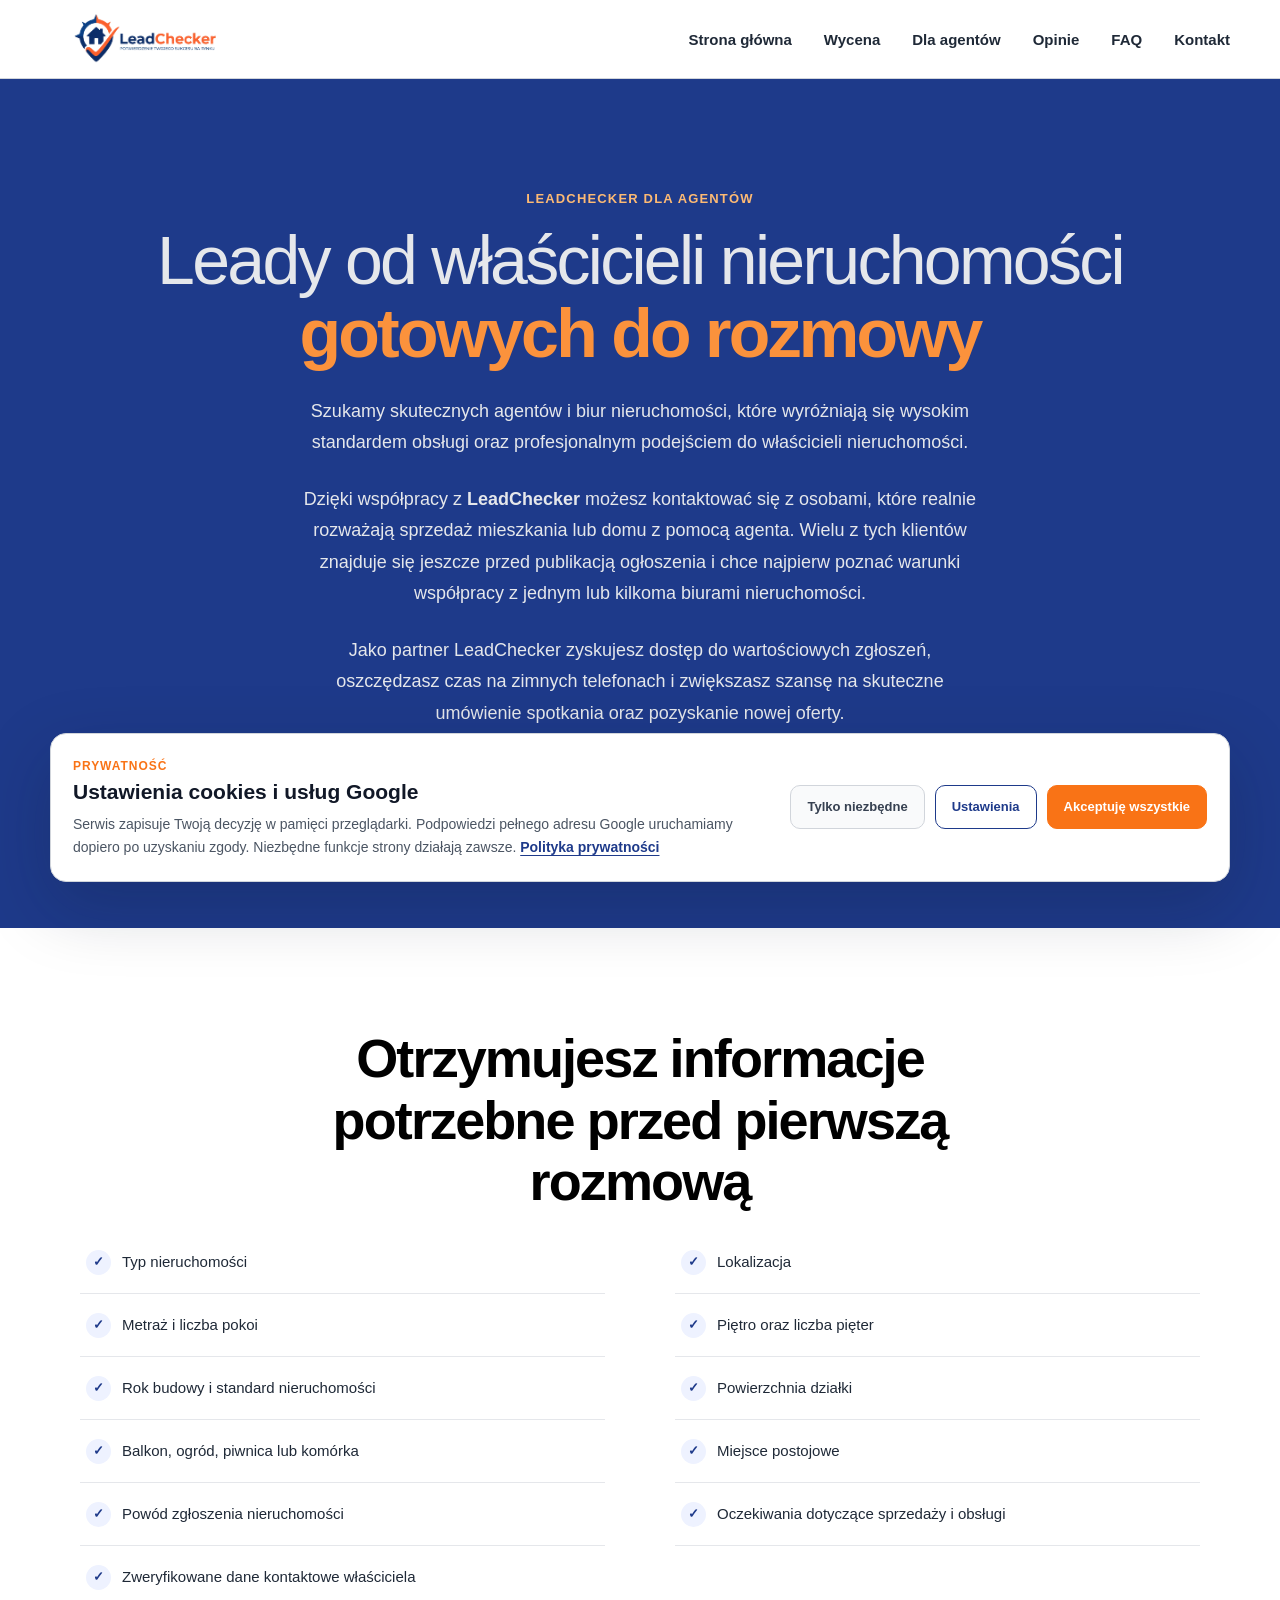
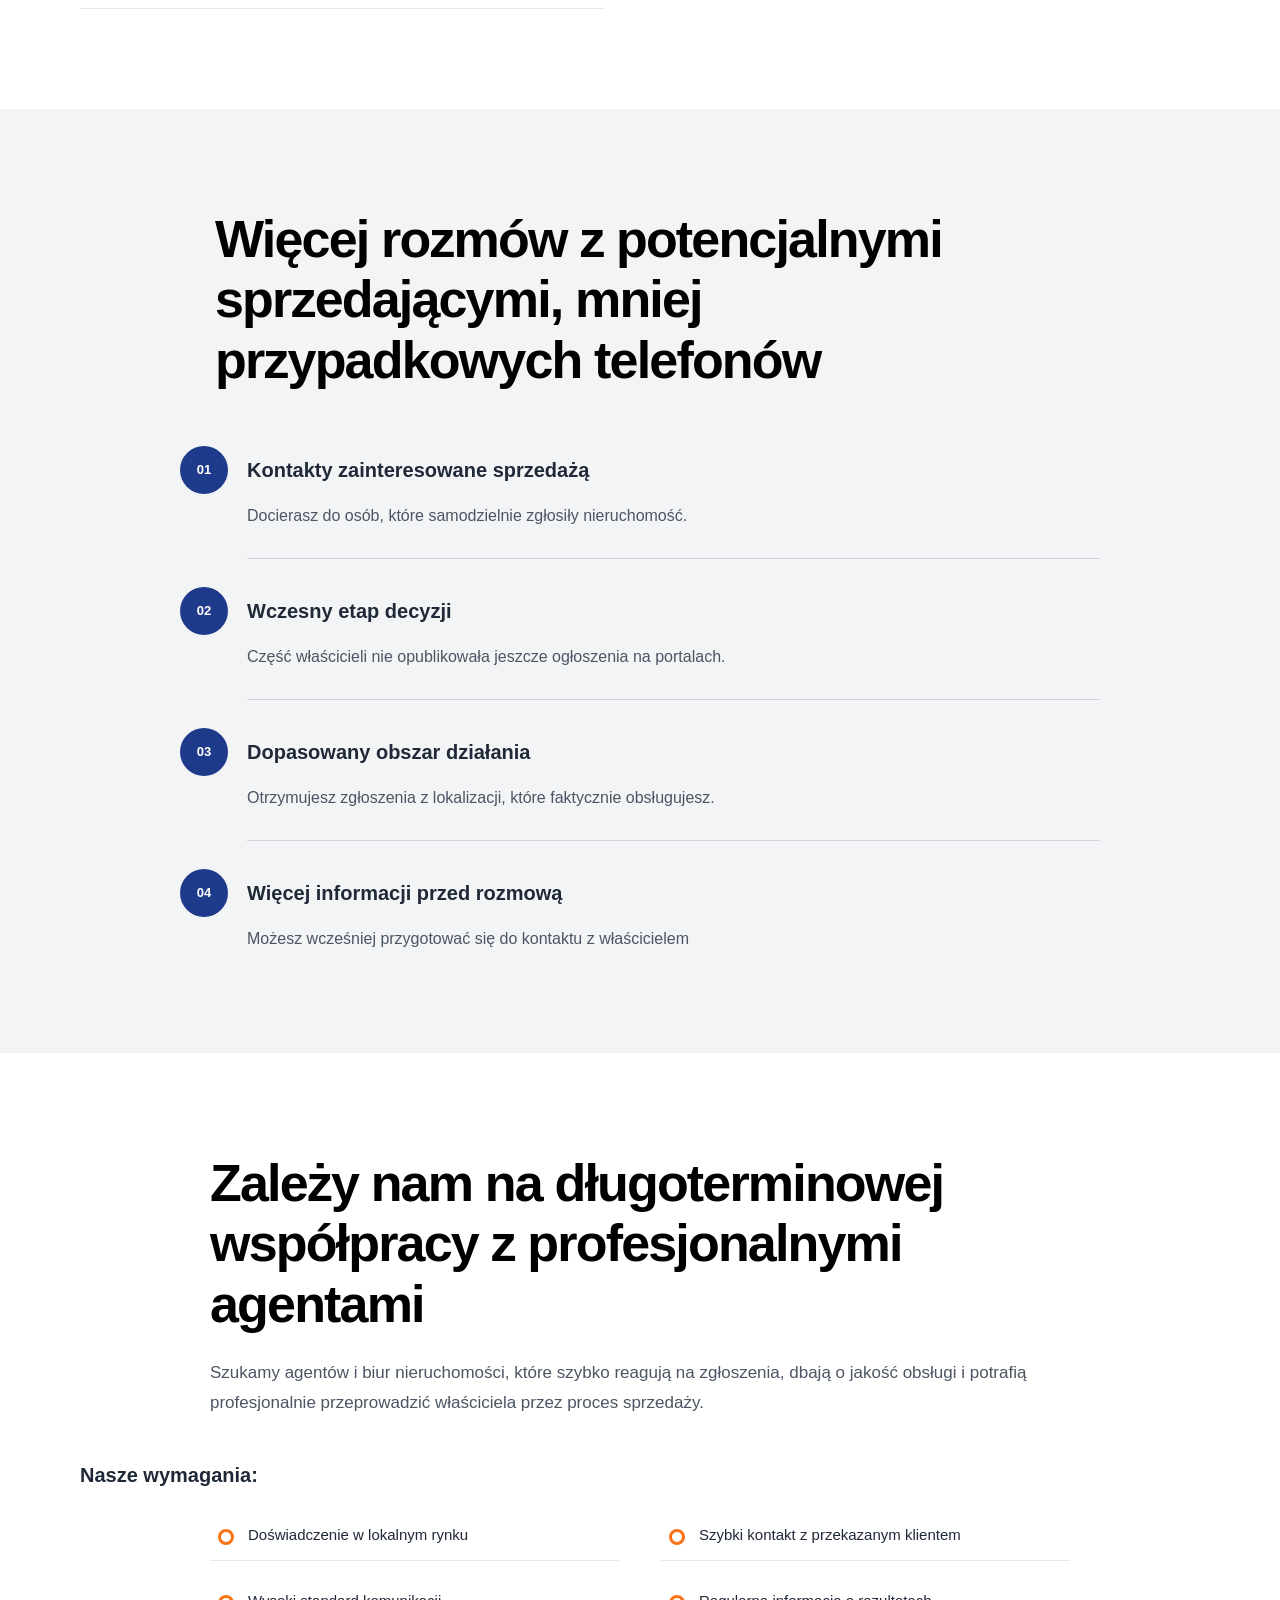
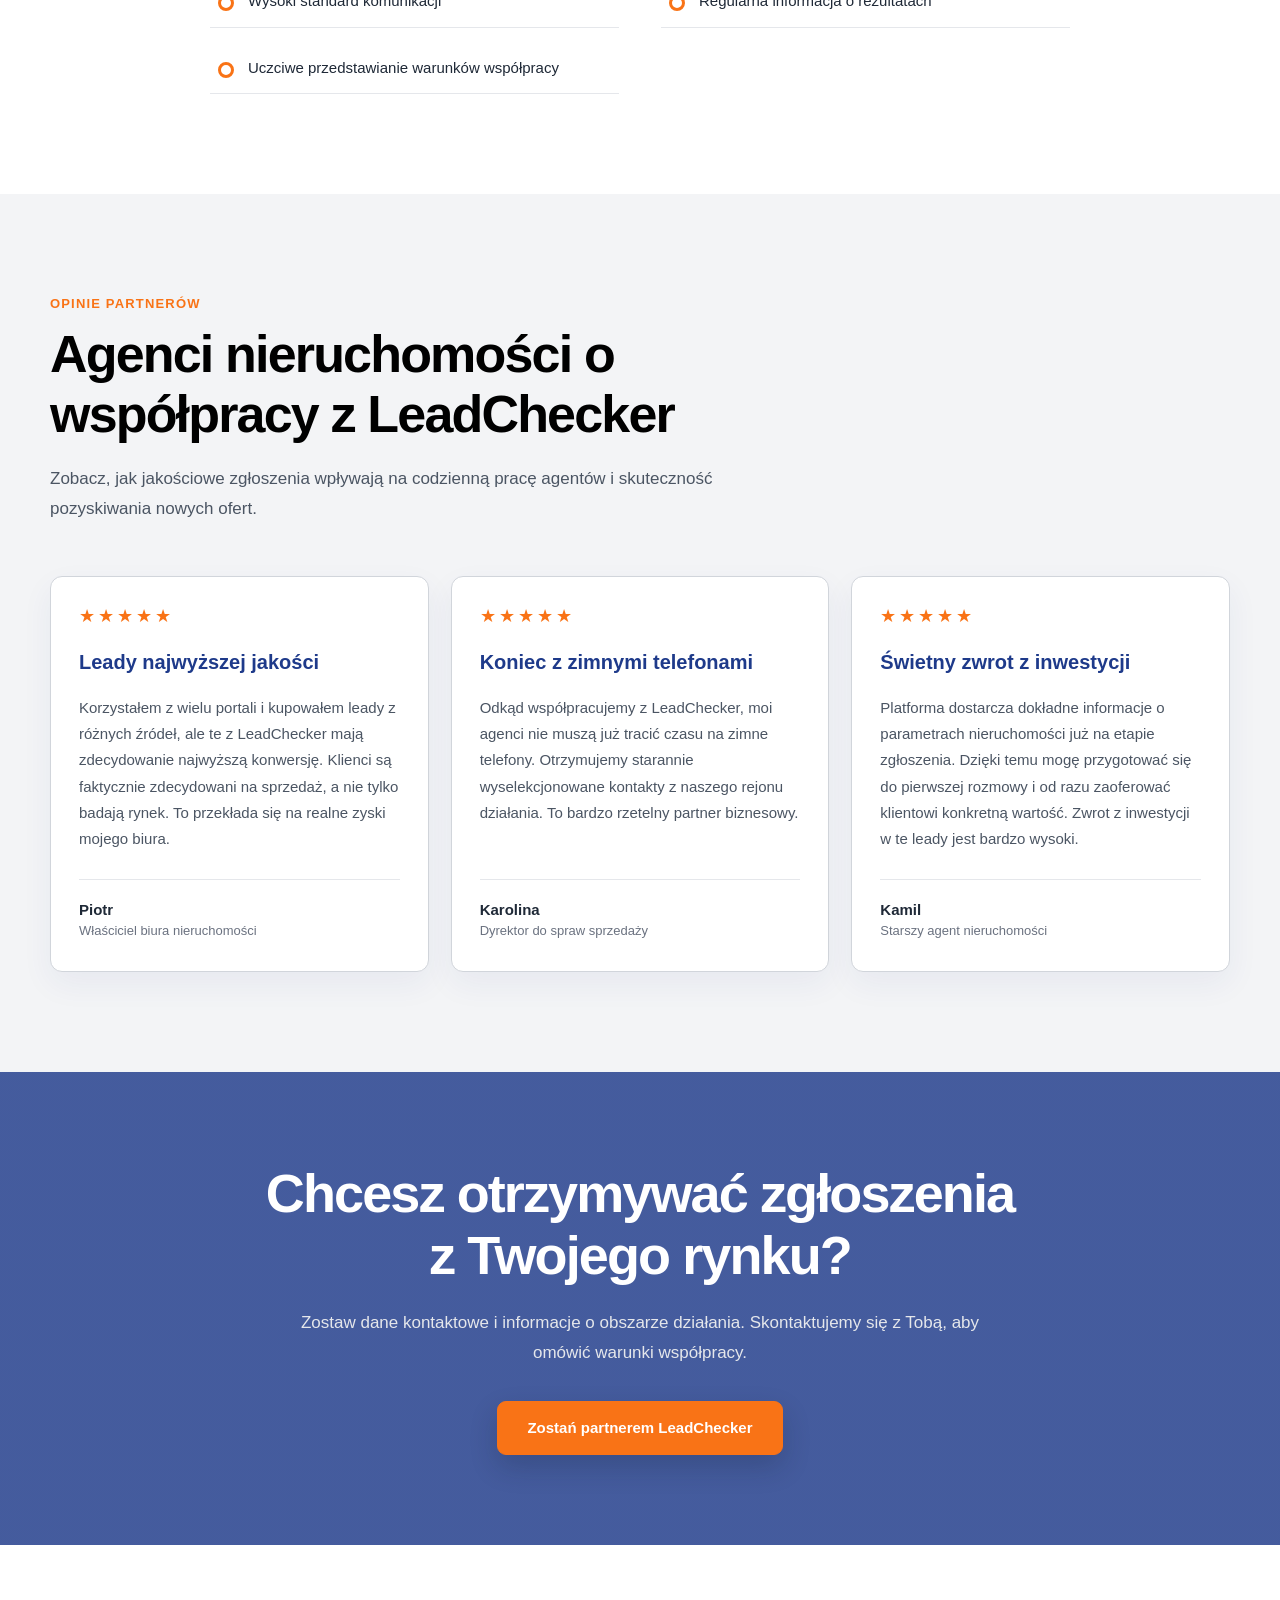
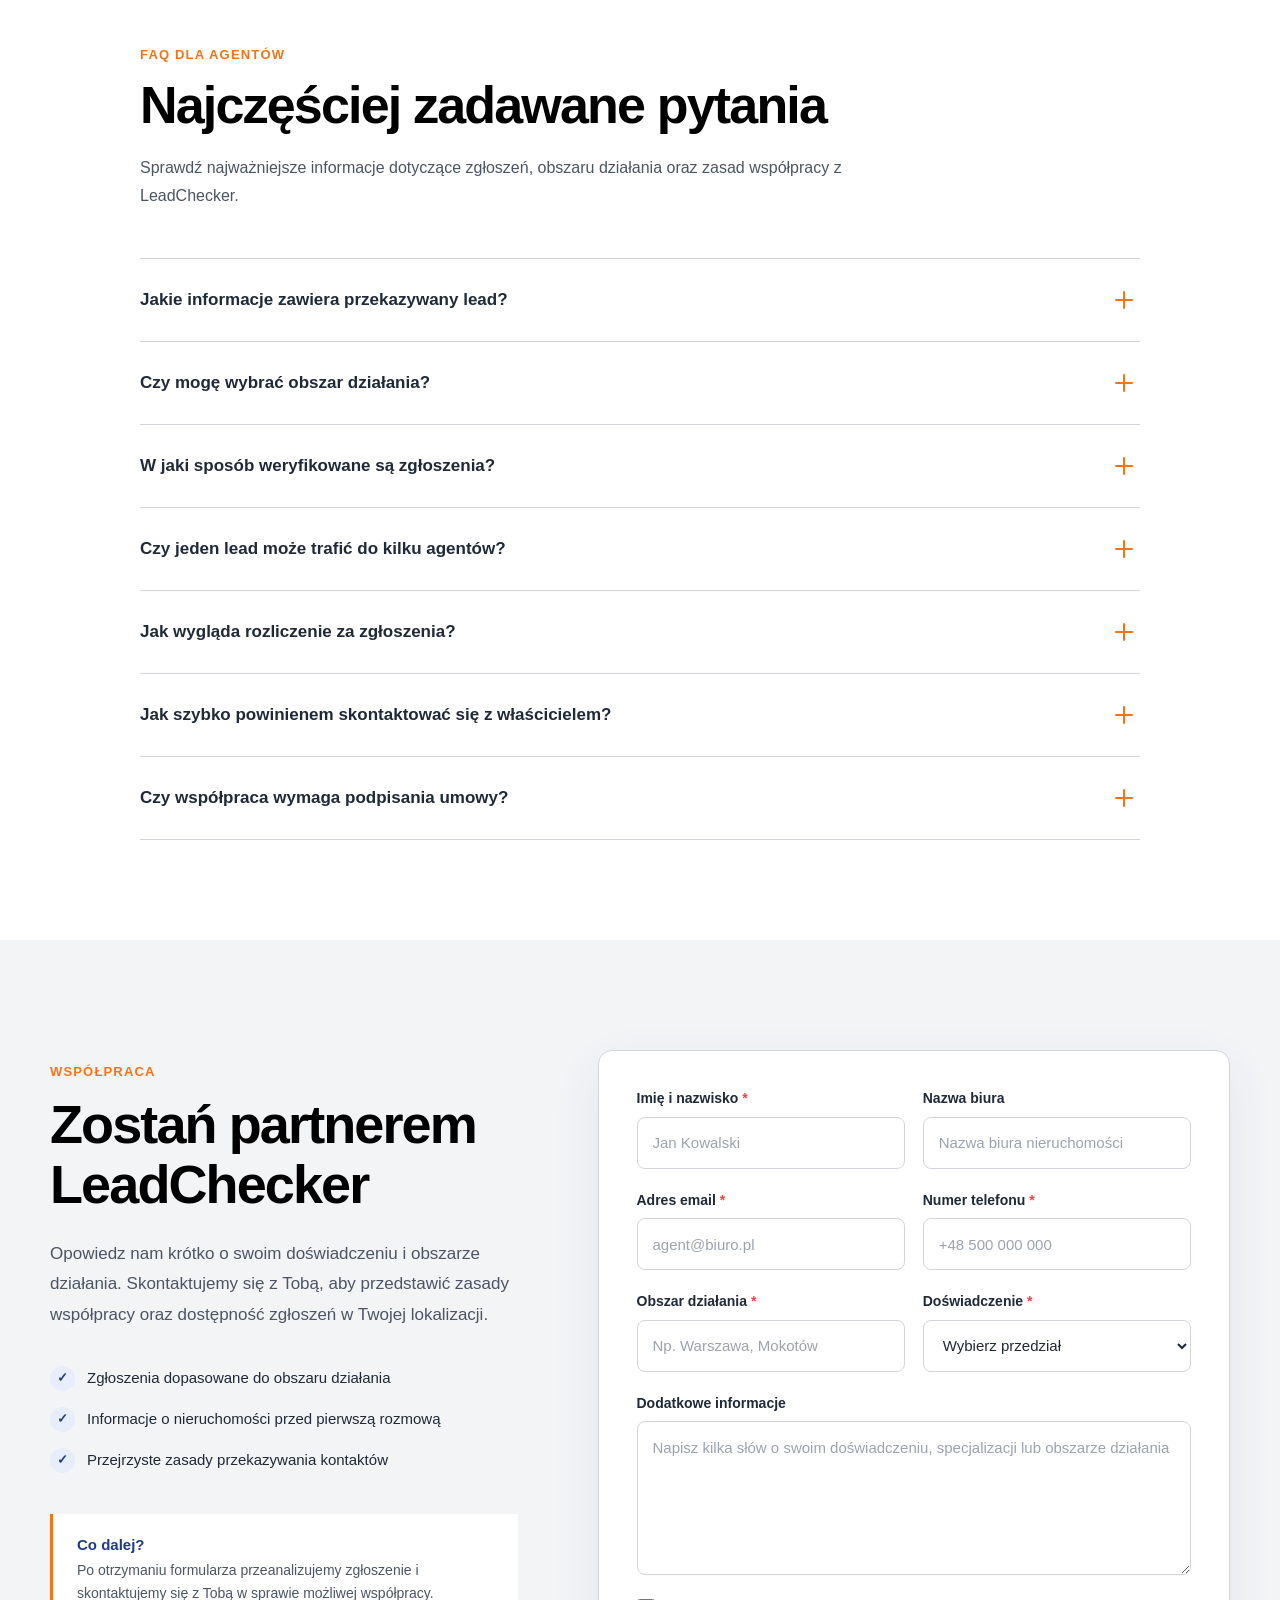
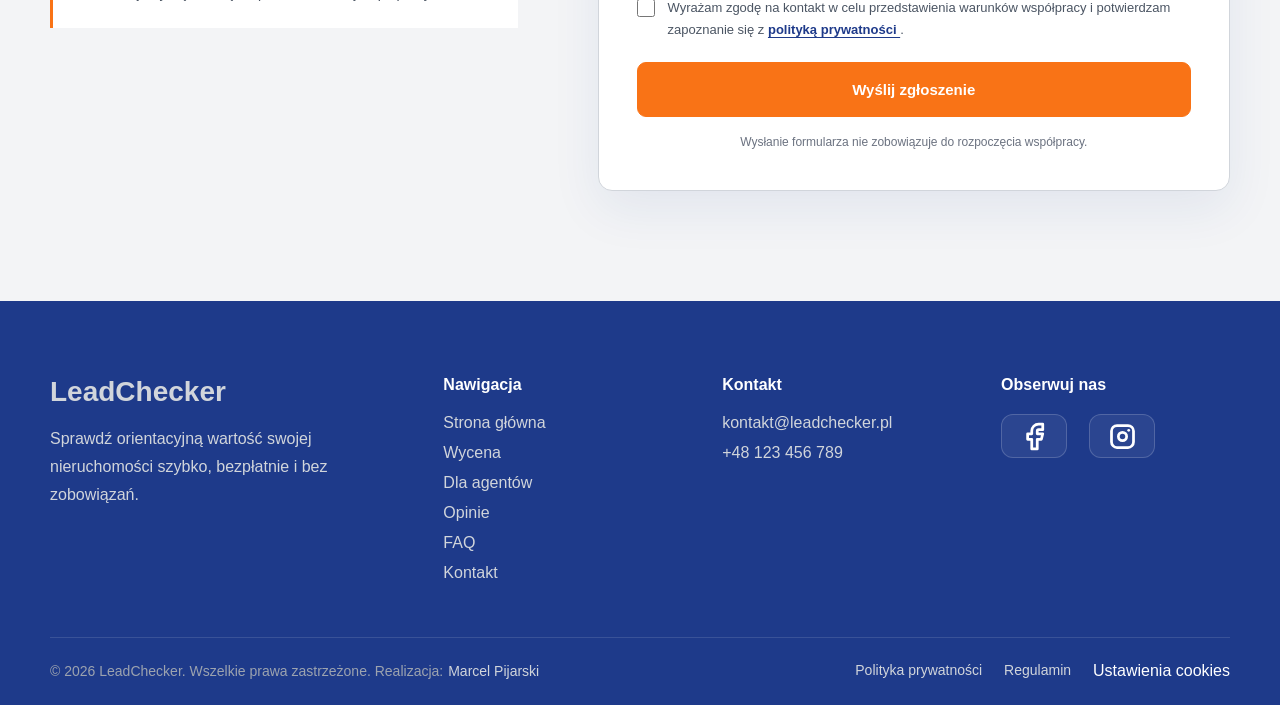
==== commit 9c31ac85: "dd" ====
--- a/agenci.html
+++ b/agenci.html
@@ -5,6 +5,7 @@
     <meta name="viewport" content="width=device-width, initial-scale=1.0">
     <title>Document</title>
     <link rel="stylesheet" href="style.css">
+    <link rel="stylesheet" href="cookies.css">
 </head>
 <body>
    <header class="naglowek">
@@ -483,7 +484,7 @@
         <input
           type="hidden"
           name="_next"
-          value="https://leadchecker.pl/dziekujemy/"
+          value="https://marcelpijarski.github.io/leadchecker/dziekujemy.html"
         >
 
         <input
@@ -730,10 +731,12 @@
     <div class="stopka-dokumenty">
       <a href="polityka-prywatnosci.html">Polityka prywatności</a>
       <a href="regulamin.html">Regulamin</a>
+      <button type="button" class="ustawienia-cookies-przycisk" data-cookie-settings>Ustawienia cookies</button>
     </div>
   </div>
 </footer>
 
+<script src="cookies.js"></script>
 <script src="script.js"></script>    
 </body>
 </html>
--- a/style.css
+++ b/style.css
@@ -4166,4 +4166,410 @@
 button:focus-visible {
   outline: 3px solid rgba(249, 115, 22, 0.35);
   outline-offset: 3px;
+}
+
+.formularz-progress {
+  position: sticky;
+  top: 92px;
+  z-index: 20;
+  margin: -4px 0 30px;
+  padding: 15px 17px;
+  border: 1px solid #dbe2ec;
+  border-radius: 12px;
+  background: rgba(255, 255, 255, 0.96);
+  box-shadow: 0 10px 28px rgba(30, 58, 138, 0.08);
+  backdrop-filter: blur(10px);
+}
+
+.formularz-progress-info {
+  margin-bottom: 10px;
+  display: flex;
+  align-items: center;
+  justify-content: space-between;
+  gap: 14px;
+}
+
+.formularz-progress-info span {
+  color: #f97316;
+  font-size: 12px;
+  font-weight: 700;
+  letter-spacing: 0.04em;
+  text-transform: uppercase;
+}
+
+.formularz-progress-info strong {
+  color: #1e3a8a;
+  font-size: 13px;
+  text-align: right;
+}
+
+.formularz-progress-track {
+  height: 8px;
+  overflow: hidden;
+  border-radius: 999px;
+  background: #e5e7eb;
+}
+
+.formularz-progress-track span {
+  width: 20%;
+  height: 100%;
+  display: block;
+  border-radius: inherit;
+  background: #f97316;
+  transition: width 0.3s ease;
+}
+
+.adres-wyszukiwarka input {
+  border-color: #aebbd0;
+  background: #ffffff;
+}
+
+.adres-wyszukiwarka-status {
+  display: block;
+}
+
+.adres-wyszukiwarka-status.poprawny {
+  color: #15803d;
+  font-weight: 600;
+}
+
+.adres-wyszukiwarka-status.blad {
+  color: #dc2626;
+  font-weight: 600;
+}
+
+.preferencje-naglowek {
+  display: flex;
+  align-items: flex-start;
+  justify-content: space-between;
+  gap: 18px;
+}
+
+.preferencje-naglowek p {
+  margin: 6px 0 0;
+  color: #6b7280;
+  font-size: 12px;
+  line-height: 1.6;
+}
+
+.preferencje-licznik {
+  min-width: 58px;
+  padding: 7px 10px;
+  border-radius: 999px;
+  background: #eef2ff;
+  color: #1e3a8a;
+  font-size: 12px;
+  font-weight: 700;
+  text-align: center;
+}
+
+.preferencje-lista {
+  margin-top: 17px;
+  display: grid;
+  grid-template-columns: repeat(2, minmax(0, 1fr));
+  gap: 8px 14px;
+}
+
+.preferencja-element {
+  position: relative;
+  min-width: 0;
+  display: grid;
+  grid-template-columns: 24px minmax(0, 1fr);
+  align-items: center;
+  border-bottom: 1px solid #edf0f5;
+}
+
+.preferencja-checkbox {
+  min-height: 42px;
+  display: grid;
+  place-items: center;
+}
+
+.preferencja-checkbox input {
+  width: 17px;
+  height: 17px;
+  accent-color: #1e3a8a;
+  cursor: pointer;
+}
+
+.preferencja-checkbox input:disabled {
+  cursor: not-allowed;
+  opacity: 0.42;
+}
+
+.preferencja-nazwa {
+  min-height: 42px;
+  padding: 8px 28px 8px 6px;
+  border: 0;
+  background: transparent;
+  color: #374151;
+  font-size: 12px;
+  font-weight: 600;
+  line-height: 1.45;
+  text-align: left;
+}
+
+.preferencja-nazwa::after {
+  position: absolute;
+  top: 50%;
+  right: 7px;
+  width: 19px;
+  height: 19px;
+  display: grid;
+  place-items: center;
+  border: 1px solid #c7d2fe;
+  border-radius: 50%;
+  color: #1e3a8a;
+  content: "i";
+  font-size: 11px;
+  font-weight: 700;
+  transform: translateY(-50%);
+}
+
+.preferencja-nazwa:focus-visible {
+  border-radius: 7px;
+  outline: 3px solid rgba(249, 115, 22, 0.22);
+  outline-offset: 1px;
+}
+
+.preferencja-opis {
+  position: absolute;
+  top: calc(100% + 4px);
+  right: 0;
+  left: 24px;
+  z-index: 30;
+  margin: 0;
+  padding: 11px 12px;
+  display: none;
+  border: 1px solid #dbe2ec;
+  border-radius: 9px;
+  background: #ffffff;
+  color: #4b5563;
+  font-size: 11px;
+  line-height: 1.55;
+  box-shadow: 0 12px 30px rgba(30, 58, 138, 0.14);
+}
+
+@media (hover: hover) and (pointer: fine) {
+  .preferencja-element:hover .preferencja-opis,
+  .preferencja-element:focus-within .preferencja-opis {
+    display: block;
+  }
+}
+
+.zgody-wycena {
+  display: grid;
+  gap: 13px;
+}
+
+.informacja-rodo {
+  margin: 2px 0 0;
+  padding: 13px 14px;
+  border-left: 3px solid #1e3a8a;
+  background: #f8fafc;
+  color: #64748b;
+  font-size: 10px;
+  line-height: 1.65;
+}
+
+.informacja-rodo a {
+  color: #1e3a8a;
+  font-weight: 600;
+  text-decoration: underline;
+  text-underline-offset: 2px;
+}
+
+.tylko-czytnik {
+  position: absolute;
+  width: 1px;
+  height: 1px;
+  padding: 0;
+  overflow: hidden;
+  clip: rect(0, 0, 0, 0);
+  white-space: nowrap;
+  border: 0;
+}
+
+.polityka-strona {
+  padding: 70px 20px 90px;
+}
+
+.polityka-kontener {
+  width: min(860px, 100%);
+  margin: 0 auto;
+  padding: 42px;
+  border: 1px solid #dbe2ec;
+  border-radius: 18px;
+  background: #ffffff;
+  box-shadow: 0 20px 55px rgba(30, 58, 138, 0.08);
+}
+
+.polityka-kontener h1 {
+  margin: 0 0 12px;
+  color: #1e3a8a;
+  font-size: clamp(31px, 5vw, 46px);
+  line-height: 1.15;
+}
+
+.polityka-kontener h2 {
+  margin: 34px 0 12px;
+  color: #1f2937;
+  font-size: 20px;
+}
+
+.polityka-kontener p,
+.polityka-kontener li {
+  color: #4b5563;
+  font-size: 14px;
+  line-height: 1.8;
+}
+
+.polityka-kontener ul {
+  margin: 12px 0 0;
+  padding-left: 22px;
+}
+
+.polityka-data {
+  color: #f97316;
+  font-size: 12px;
+  font-weight: 700;
+}
+
+@media (max-width: 760px) {
+  .formularz-progress {
+    top: 80px;
+  }
+
+  .preferencje-lista {
+    grid-template-columns: 1fr;
+  }
+
+  .preferencja-opis {
+    position: static;
+    grid-column: 1 / -1;
+    margin: 0 0 9px 24px;
+    box-shadow: none;
+  }
+
+  .preferencja-element.opis-otwarty .preferencja-opis {
+    display: block;
+  }
+
+  .polityka-strona {
+    padding: 45px 15px 70px;
+  }
+
+  .polityka-kontener {
+    padding: 27px 20px;
+  }
+}
+
+@media (max-width: 480px) {
+  .formularz-progress-info {
+    align-items: flex-start;
+    flex-direction: column;
+    gap: 3px;
+  }
+
+  .formularz-progress-info strong {
+    text-align: left;
+  }
+}
+
+.miejscowosc-autocomplete {
+  position: relative;
+}
+
+.miejscowosc-pole {
+  position: relative;
+}
+
+.miejscowosc-podpowiedzi {
+  position: absolute;
+  top: calc(100% + 7px);
+  right: 0;
+  left: 0;
+  z-index: 1200;
+  max-height: 340px;
+  padding: 6px;
+  overflow-y: auto;
+  border: 1px solid #d1d5db;
+  border-radius: 10px;
+  background: #ffffff;
+  box-shadow: 0 18px 42px rgba(31, 41, 55, 0.16);
+}
+
+.miejscowosc-podpowiedzi[hidden] {
+  display: none;
+}
+
+.miejscowosc-opcja {
+  width: 100%;
+  min-height: 58px;
+  padding: 10px 12px;
+  display: flex;
+  flex-direction: column;
+  align-items: flex-start;
+  justify-content: center;
+  gap: 2px;
+  border: 0;
+  border-radius: 7px;
+  background: transparent;
+  color: #1f2937;
+  text-align: left;
+  transition:
+    background-color 0.18s ease,
+    color 0.18s ease;
+}
+
+.miejscowosc-opcja:hover,
+.miejscowosc-opcja.aktywna {
+  background: #eef2ff;
+  color: #1e3a8a;
+}
+
+.miejscowosc-opcja:focus-visible {
+  outline: 3px solid rgba(30, 58, 138, 0.18);
+  outline-offset: 1px;
+}
+
+.miejscowosc-opcja-nazwa {
+  display: block;
+  font-size: 14px;
+  font-weight: 700;
+  line-height: 1.35;
+}
+
+.miejscowosc-opcja-kontekst {
+  display: block;
+  color: #6b7280;
+  font-size: 11px;
+  line-height: 1.35;
+}
+
+.miejscowosc-brak {
+  padding: 13px 12px;
+  color: #6b7280;
+  font-size: 12px;
+  line-height: 1.55;
+}
+
+.miejscowosc-status-poprawny {
+  color: #15803d !important;
+  font-weight: 600;
+}
+
+.miejscowosc-status-blad {
+  color: #dc2626 !important;
+  font-weight: 600;
+}
+
+@media (max-width: 600px) {
+  .miejscowosc-podpowiedzi {
+    max-height: 290px;
+  }
+
+  .miejscowosc-opcja {
+    min-height: 56px;
+  }
 }
--- a/cookies.css
+++ b/cookies.css
@@ -0,0 +1,360 @@
+.cookies-banner {
+  position: fixed;
+  right: 18px;
+  bottom: 18px;
+  left: 18px;
+  z-index: 12000;
+}
+
+.cookies-banner[hidden],
+.cookies-overlay[hidden] {
+  display: none;
+}
+
+.cookies-panel {
+  width: min(1180px, 100%);
+  margin: 0 auto;
+  padding: 22px;
+  display: flex;
+  align-items: center;
+  justify-content: space-between;
+  gap: 26px;
+  border: 1px solid #d1d5db;
+  border-radius: 16px;
+  background: #ffffff;
+  box-shadow: 0 24px 70px rgba(15, 23, 42, 0.22);
+}
+
+.cookies-copy {
+  max-width: 720px;
+}
+
+.cookies-label {
+  display: inline-block;
+  margin-bottom: 6px;
+  color: #f97316;
+  font-size: 12px;
+  font-weight: 700;
+  letter-spacing: 0.08em;
+  text-transform: uppercase;
+}
+
+.cookies-copy h2,
+.cookies-dialog h2 {
+  margin: 0;
+  color: #111827;
+  font-size: 21px;
+  line-height: 1.25;
+}
+
+.cookies-copy p,
+.cookies-dialog-intro,
+.cookies-option-copy p {
+  color: #4b5563;
+  line-height: 1.65;
+}
+
+.cookies-copy p {
+  margin: 8px 0 0;
+  font-size: 14px;
+}
+
+.cookies-copy a {
+  color: #1e3a8a;
+  font-weight: 600;
+  text-decoration: underline;
+  text-underline-offset: 3px;
+}
+
+.cookies-actions,
+.cookies-dialog-actions {
+  display: flex;
+  align-items: center;
+  gap: 10px;
+}
+
+.cookies-actions {
+  flex-shrink: 0;
+}
+
+.cookies-button {
+  min-height: 44px;
+  padding: 10px 16px;
+  border: 1px solid transparent;
+  border-radius: 10px;
+  font: inherit;
+  font-size: 13px;
+  font-weight: 700;
+  line-height: 1.2;
+  cursor: pointer;
+  transition:
+    transform 0.2s ease,
+    border-color 0.2s ease,
+    background 0.2s ease;
+}
+
+.cookies-button:hover {
+  transform: translateY(-1px);
+}
+
+.cookies-button:focus-visible,
+.cookies-close:focus-visible,
+.ustawienia-cookies-przycisk:focus-visible {
+  outline: 3px solid rgba(249, 115, 22, 0.28);
+  outline-offset: 2px;
+}
+
+.cookies-button-primary {
+  border-color: #f97316;
+  background: #f97316;
+  color: #ffffff;
+}
+
+.cookies-button-primary:hover {
+  background: #ea580c;
+}
+
+.cookies-button-secondary {
+  border-color: #1e3a8a;
+  background: #ffffff;
+  color: #1e3a8a;
+}
+
+.cookies-button-secondary:hover {
+  background: #eff6ff;
+}
+
+.cookies-button-light {
+  border-color: #d1d5db;
+  background: #f9fafb;
+  color: #374151;
+}
+
+.cookies-button-light:hover {
+  background: #f3f4f6;
+}
+
+.cookies-overlay {
+  position: fixed;
+  inset: 0;
+  z-index: 13000;
+  padding: 20px;
+  display: grid;
+  place-items: center;
+  background: rgba(15, 23, 42, 0.62);
+  backdrop-filter: blur(5px);
+}
+
+.cookies-dialog {
+  width: min(680px, 100%);
+  max-height: calc(100vh - 40px);
+  padding: 26px;
+  overflow-y: auto;
+  border: 1px solid #d1d5db;
+  border-radius: 18px;
+  background: #ffffff;
+  box-shadow: 0 30px 90px rgba(15, 23, 42, 0.35);
+}
+
+.cookies-dialog-header {
+  display: flex;
+  align-items: flex-start;
+  justify-content: space-between;
+  gap: 18px;
+}
+
+.cookies-close {
+  width: 42px;
+  height: 42px;
+  flex: 0 0 auto;
+  border: 1px solid #d1d5db;
+  border-radius: 10px;
+  background: #f9fafb;
+  color: #111827;
+  font: inherit;
+  font-size: 25px;
+  line-height: 1;
+  cursor: pointer;
+}
+
+.cookies-dialog-intro {
+  margin: 14px 0 20px;
+  font-size: 14px;
+}
+
+.cookies-options {
+  display: grid;
+  gap: 12px;
+}
+
+.cookies-option {
+  min-height: 96px;
+  padding: 16px;
+  display: flex;
+  align-items: center;
+  justify-content: space-between;
+  gap: 20px;
+  border: 1px solid #e5e7eb;
+  border-radius: 14px;
+  background: #ffffff;
+}
+
+.cookies-option-copy strong {
+  display: block;
+  color: #111827;
+  font-size: 15px;
+}
+
+.cookies-option-copy p {
+  margin: 5px 0 0;
+  font-size: 13px;
+}
+
+.cookies-option-disabled {
+  background: #f9fafb;
+  opacity: 0.82;
+}
+
+.cookies-status {
+  flex: 0 0 auto;
+  color: #1e3a8a;
+  font-size: 12px;
+  font-weight: 700;
+  text-align: right;
+}
+
+.cookies-switch {
+  position: relative;
+  width: 50px;
+  height: 28px;
+  flex: 0 0 auto;
+}
+
+.cookies-switch input {
+  position: absolute;
+  width: 1px;
+  height: 1px;
+  opacity: 0;
+}
+
+.cookies-switch-track {
+  position: absolute;
+  inset: 0;
+  border-radius: 999px;
+  background: #d1d5db;
+  cursor: pointer;
+  transition: background 0.2s ease;
+}
+
+.cookies-switch-track::after {
+  position: absolute;
+  top: 4px;
+  left: 4px;
+  width: 20px;
+  height: 20px;
+  border-radius: 50%;
+  background: #ffffff;
+  box-shadow: 0 2px 8px rgba(15, 23, 42, 0.2);
+  content: "";
+  transition: transform 0.2s ease;
+}
+
+.cookies-switch input:checked + .cookies-switch-track {
+  background: #f97316;
+}
+
+.cookies-switch input:checked + .cookies-switch-track::after {
+  transform: translateX(22px);
+}
+
+.cookies-switch input:focus-visible + .cookies-switch-track {
+  outline: 3px solid rgba(249, 115, 22, 0.28);
+  outline-offset: 3px;
+}
+
+.cookies-dialog-actions {
+  margin-top: 22px;
+  justify-content: flex-end;
+}
+
+.cookies-dialog-open {
+  overflow: hidden;
+}
+
+.ustawienia-cookies-przycisk {
+  padding: 0;
+  border: 0;
+  background: transparent;
+  color: inherit;
+  font: inherit;
+  cursor: pointer;
+}
+
+.ustawienia-cookies-przycisk:hover {
+  color: #f97316;
+}
+
+@media (max-width: 900px) {
+  .cookies-panel {
+    align-items: stretch;
+    flex-direction: column;
+  }
+
+  .cookies-actions {
+    width: 100%;
+    flex-wrap: wrap;
+  }
+
+  .cookies-actions .cookies-button {
+    flex: 1 1 180px;
+  }
+}
+
+@media (max-width: 600px) {
+  .cookies-banner {
+    right: 10px;
+    bottom: 10px;
+    left: 10px;
+  }
+
+  .cookies-panel {
+    padding: 18px;
+    border-radius: 14px;
+  }
+
+  .cookies-copy h2,
+  .cookies-dialog h2 {
+    font-size: 18px;
+  }
+
+  .cookies-actions {
+    display: grid;
+  }
+
+  .cookies-actions .cookies-button {
+    width: 100%;
+  }
+
+  .cookies-overlay {
+    padding: 10px;
+    align-items: end;
+  }
+
+  .cookies-dialog {
+    max-height: calc(100vh - 20px);
+    padding: 20px;
+    border-radius: 16px;
+  }
+
+  .cookies-option {
+    align-items: flex-start;
+  }
+
+  .cookies-dialog-actions {
+    display: grid;
+  }
+
+  .cookies-dialog-actions .cookies-button {
+    width: 100%;
+  }
+}
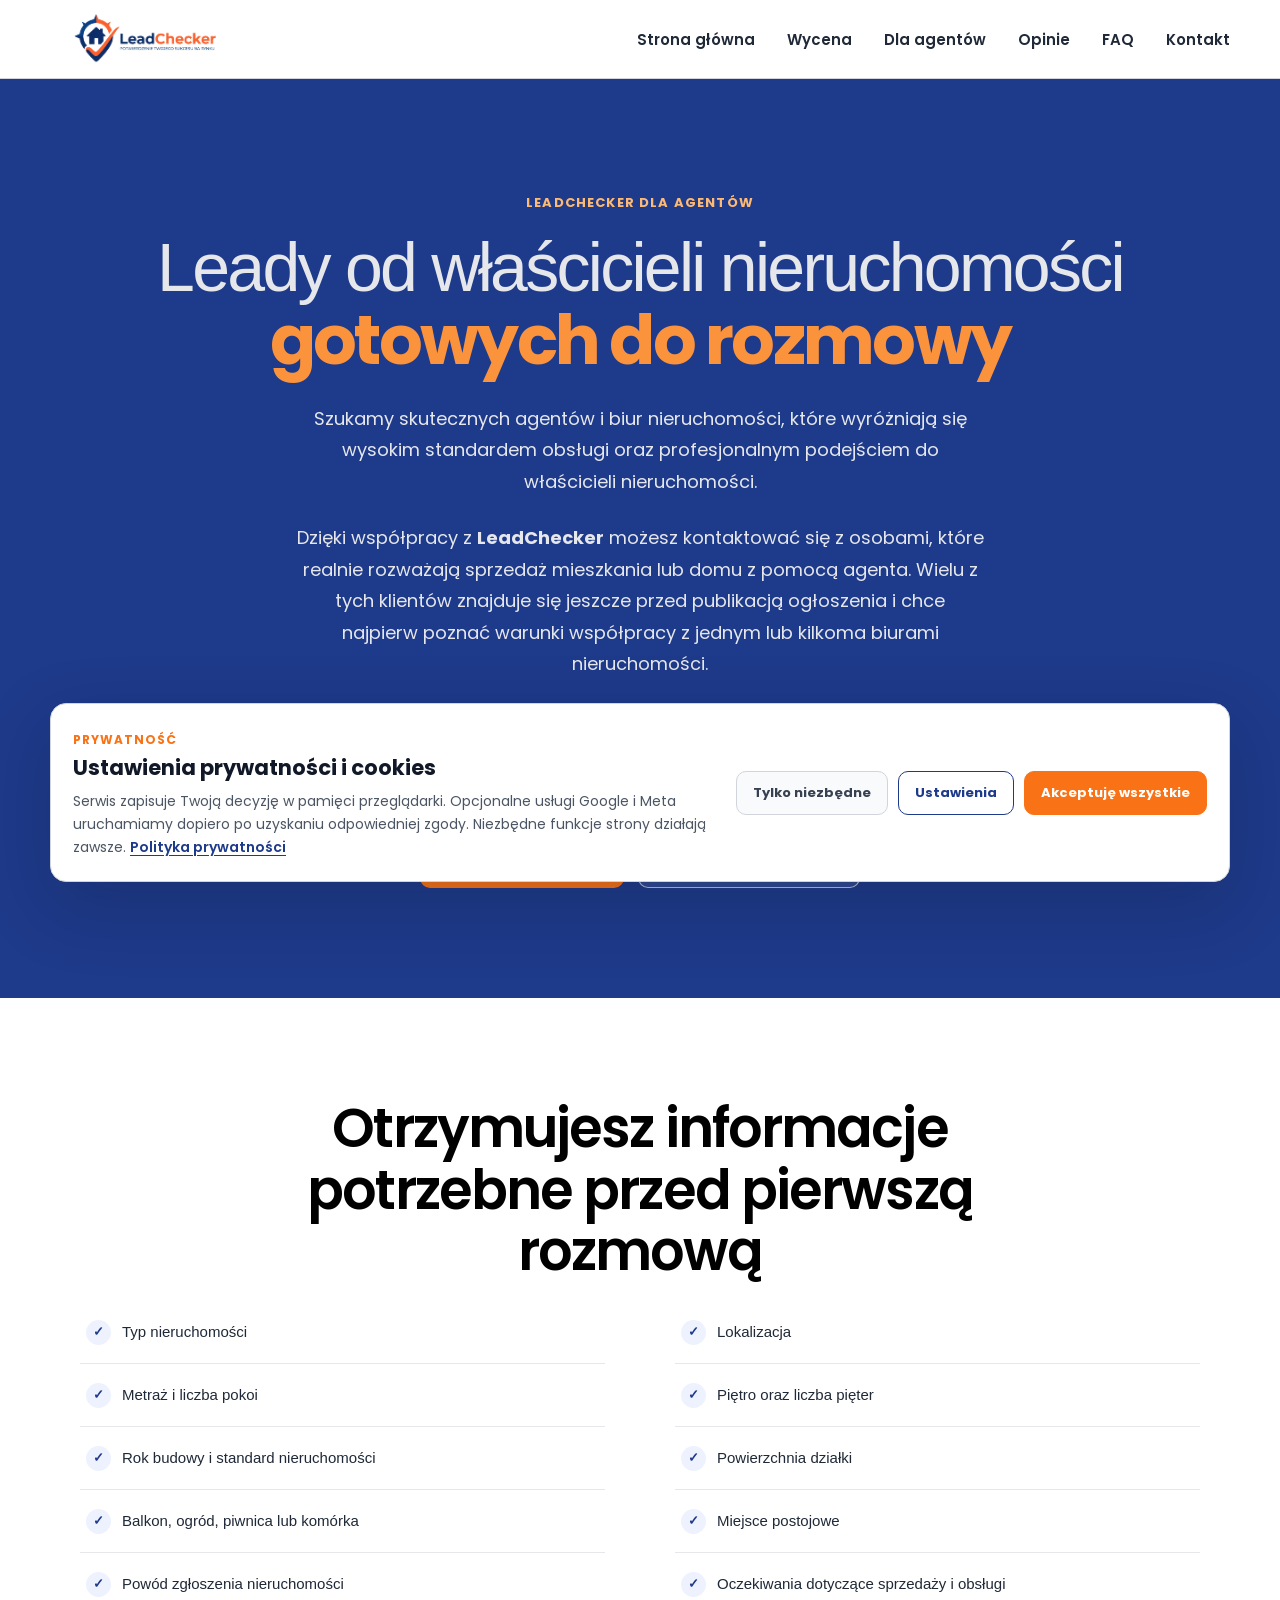
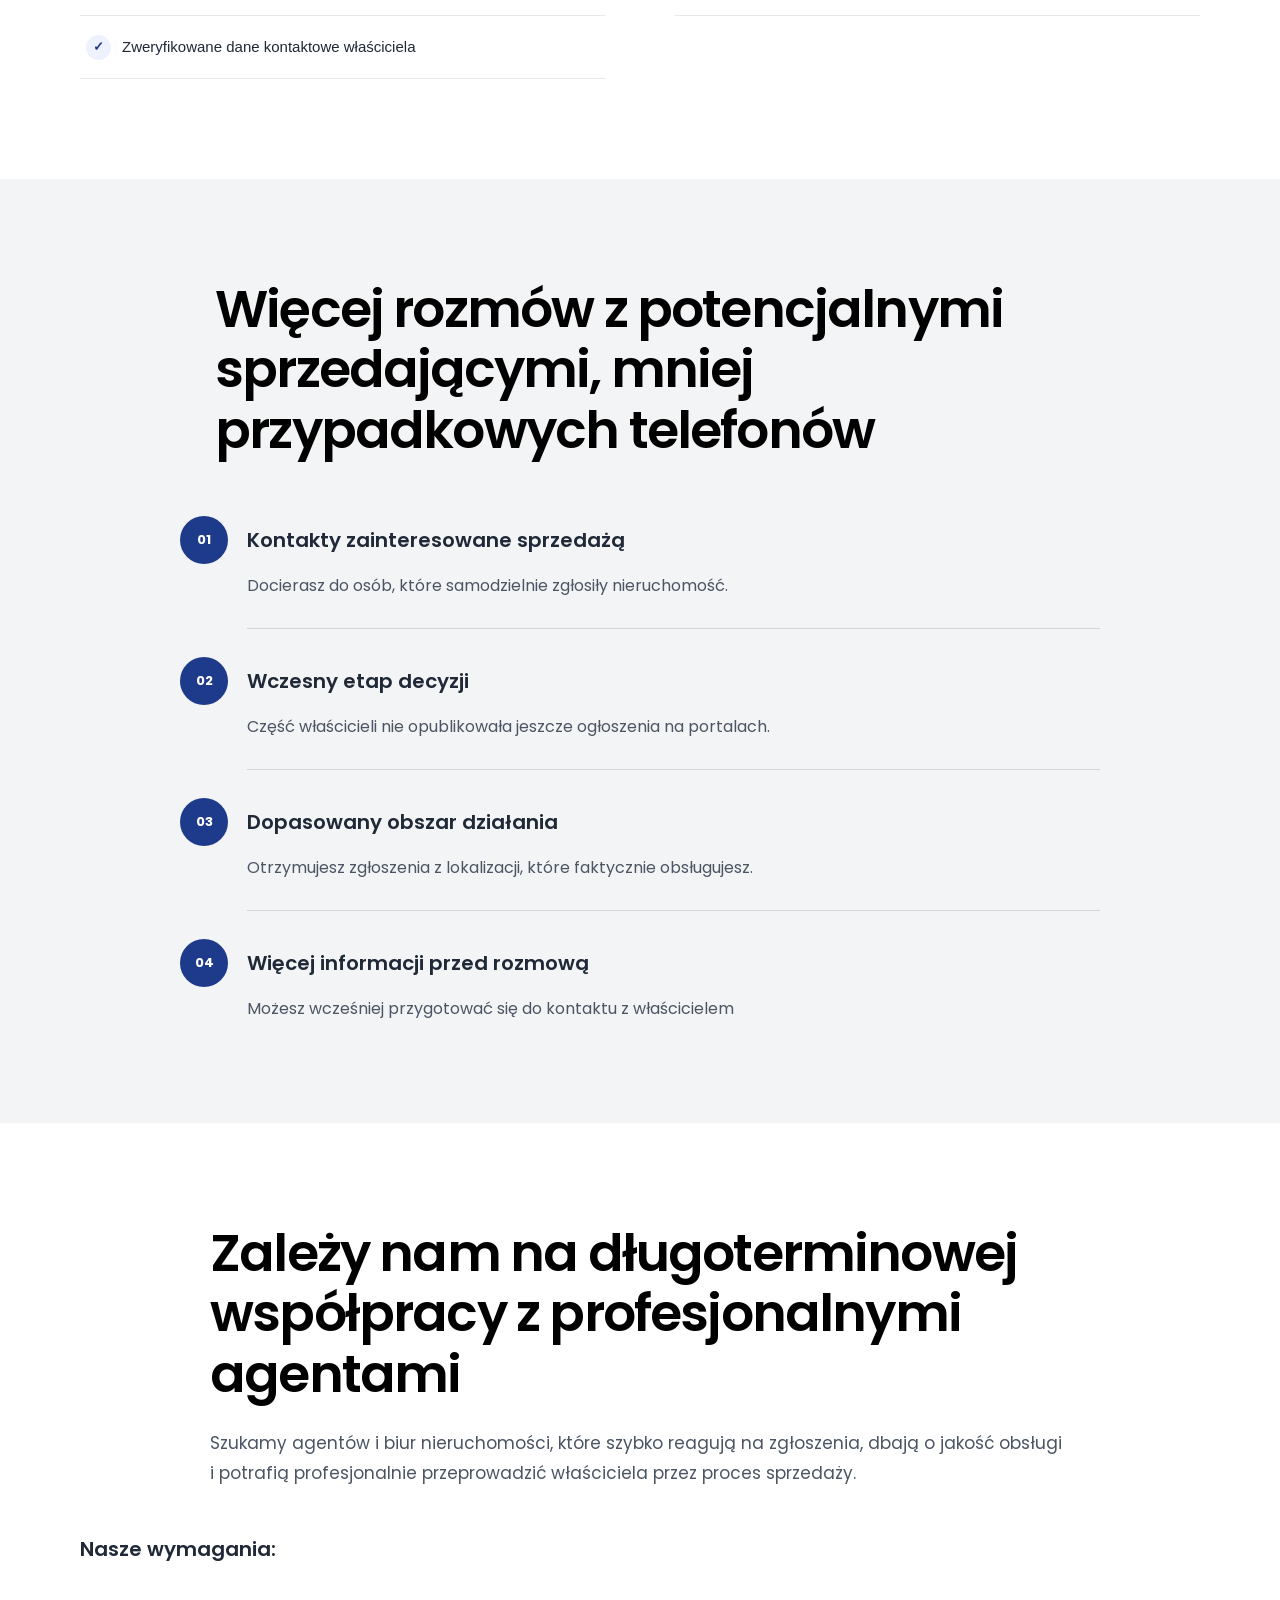
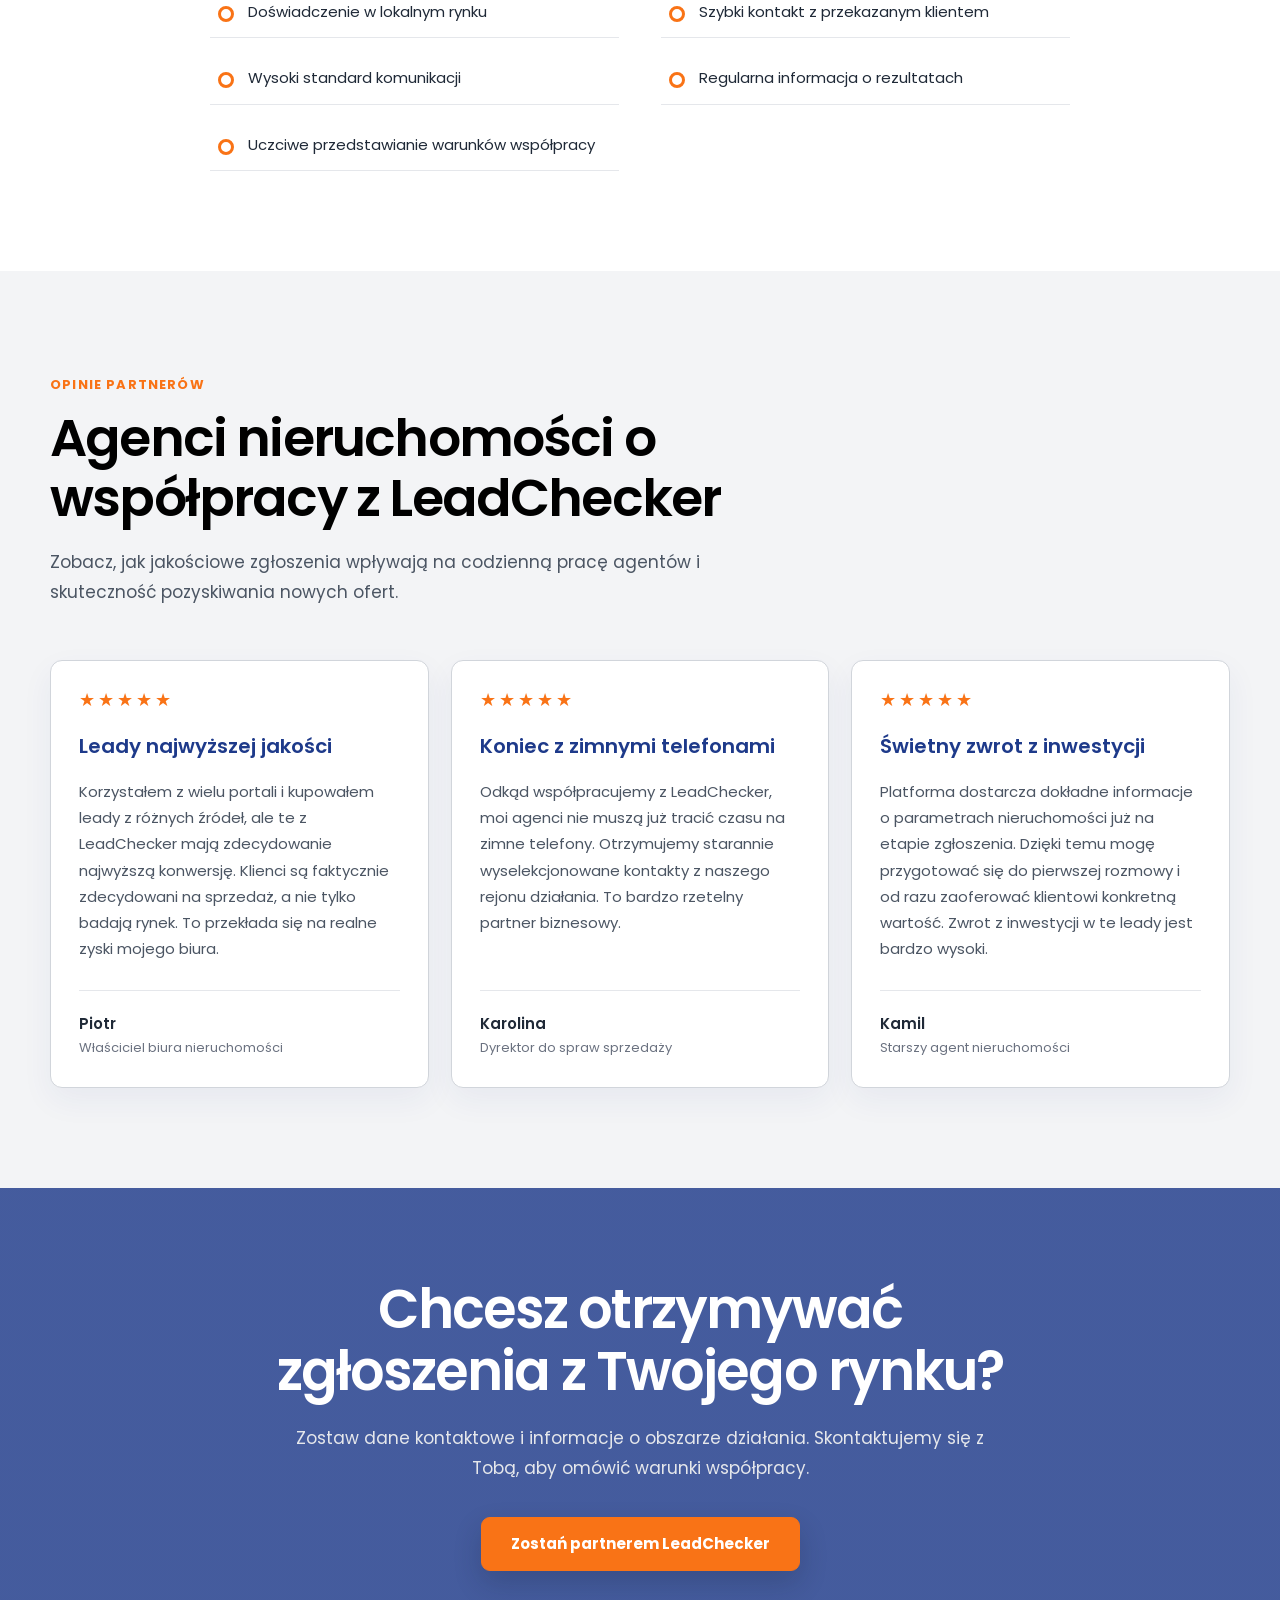
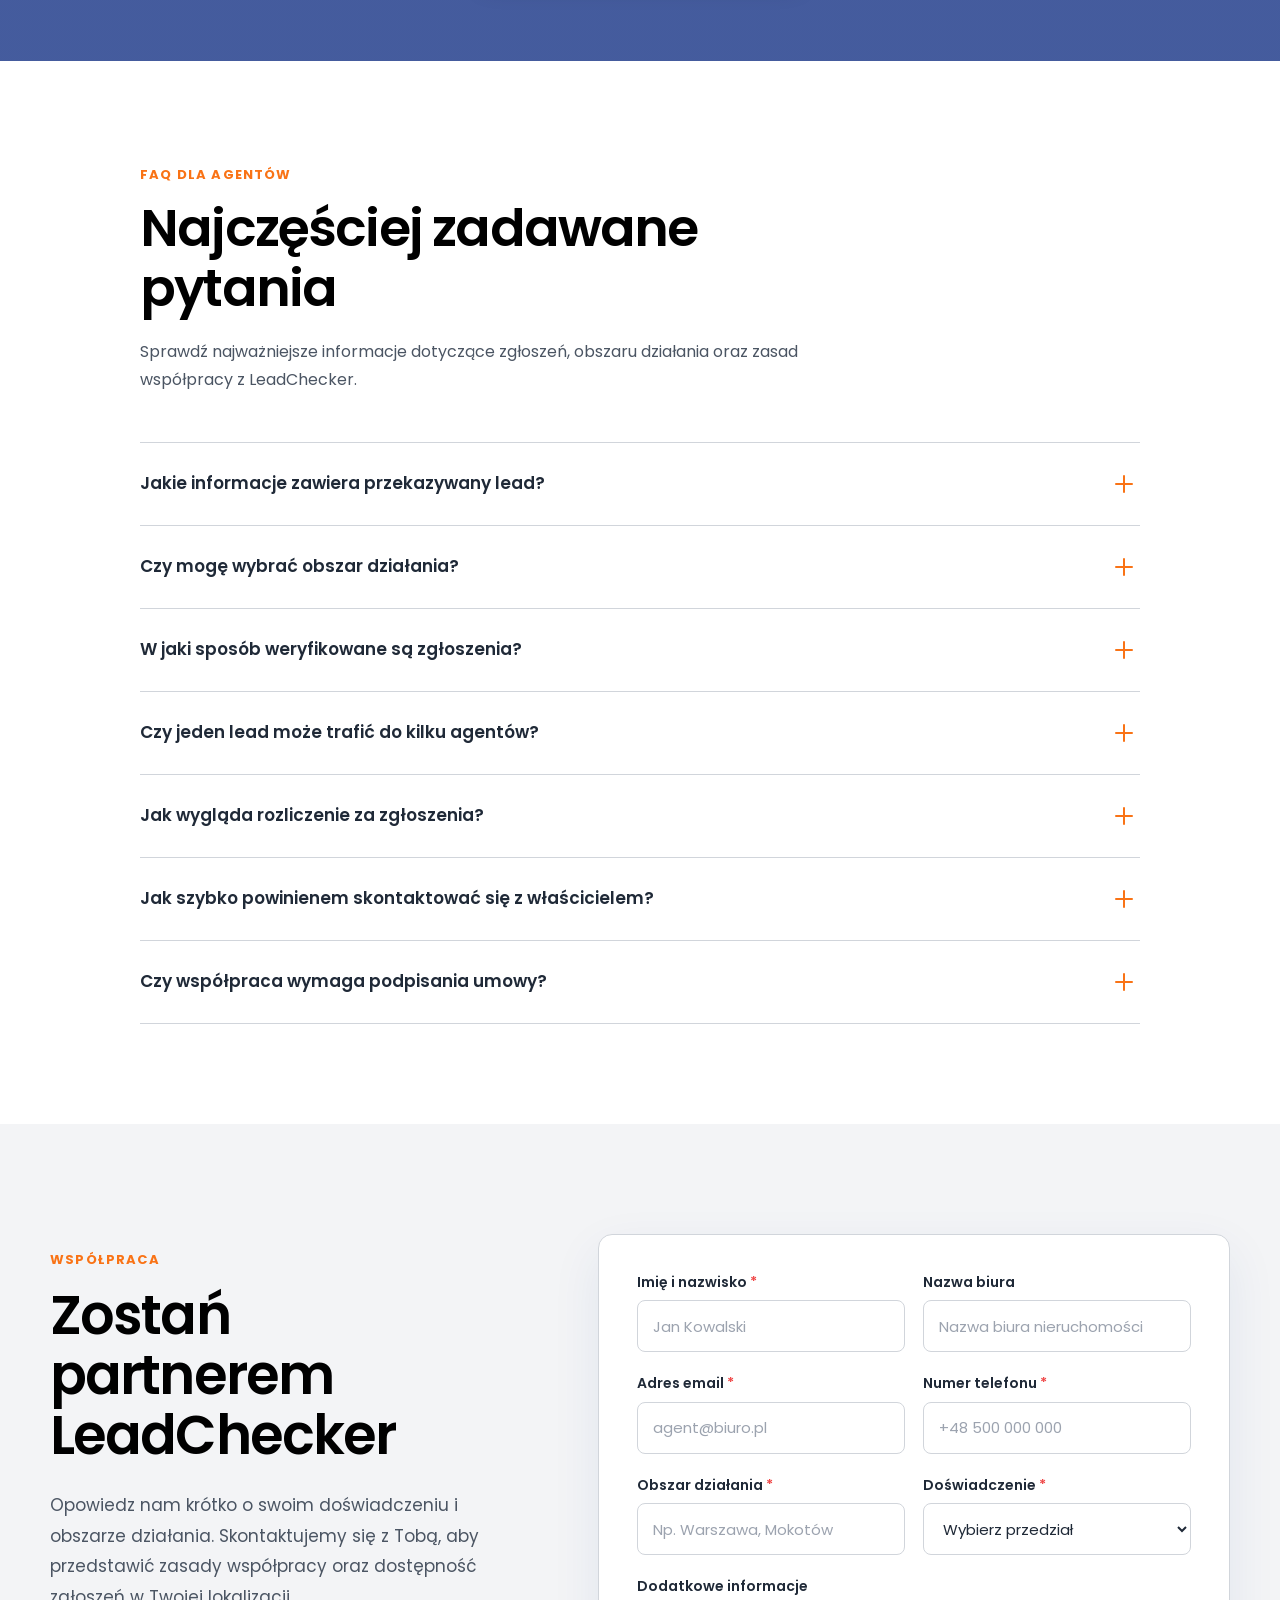
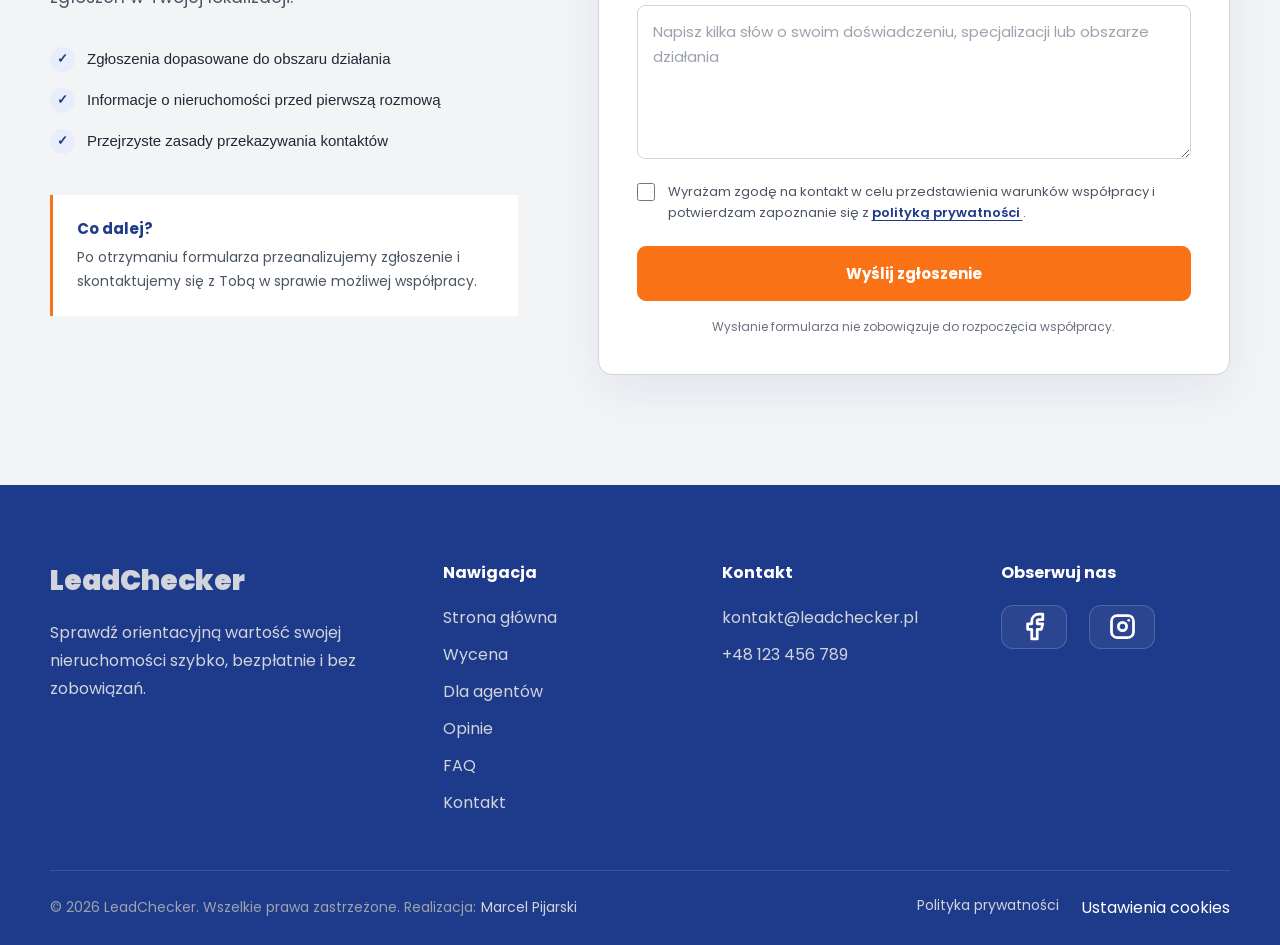
==== commit 29f4712e: "dodatki" ====
--- a/agenci.html
+++ b/agenci.html
@@ -1,11 +1,42 @@
 <!DOCTYPE html>
 <html lang="pl">
 <head>
-    <meta charset="UTF-8">
-    <meta name="viewport" content="width=device-width, initial-scale=1.0">
-    <title>Document</title>
-    <link rel="stylesheet" href="style.css">
-    <link rel="stylesheet" href="cookies.css">
+  <meta charset="UTF-8">
+  <meta name="viewport" content="width=device-width, initial-scale=1.0">
+
+  <title>Leady dla agentów nieruchomości | LeadChecker</title>
+  <meta name="description" content="LeadChecker łączy agentów i biura nieruchomości ze zgłoszeniami właścicieli zainteresowanych sprzedażą nieruchomości i kontaktem ze specjalistą.">
+  <meta name="robots" content="index, follow, max-image-preview:large, max-snippet:-1, max-video-preview:-1">
+  <link rel="canonical" href="https://leadchecker.pl/agenci">
+
+  <meta property="og:locale" content="pl_PL">
+  <meta property="og:type" content="website">
+  <meta property="og:site_name" content="LeadChecker">
+  <meta property="og:title" content="Leady dla agentów nieruchomości | LeadChecker">
+  <meta property="og:description" content="LeadChecker łączy agentów i biura nieruchomości ze zgłoszeniami właścicieli zainteresowanych sprzedażą nieruchomości i kontaktem ze specjalistą.">
+  <meta property="og:url" content="https://leadchecker.pl/agenci">
+  <meta property="og:image" content="https://leadchecker.pl/assets/logo.webp">
+  <meta property="og:image:alt" content="LeadChecker">
+
+  <meta name="twitter:card" content="summary">
+  <meta name="twitter:title" content="Leady dla agentów nieruchomości | LeadChecker">
+  <meta name="twitter:description" content="LeadChecker łączy agentów i biura nieruchomości ze zgłoszeniami właścicieli zainteresowanych sprzedażą nieruchomości i kontaktem ze specjalistą.">
+  <meta name="twitter:image" content="https://leadchecker.pl/assets/logo.webp">
+
+  <meta name="theme-color" content="#1E3A8A">
+
+  <link rel="icon" href="assets/logo.webp" type="image/webp">
+
+  <link rel="preconnect" href="https://fonts.googleapis.com">
+  <link rel="preconnect" href="https://fonts.gstatic.com" crossorigin>
+  <link href="https://fonts.googleapis.com/css2?family=Poppins:wght@400;500;600;700&display=swap" rel="stylesheet">
+
+  <link rel="stylesheet" href="style.css">
+  <link rel="stylesheet" href="cookies.css">
+
+  <script type="application/ld+json">
+  {"@context":"https://schema.org","@graph":[{"@type":"WebPage","@id":"https://leadchecker.pl/agenci#webpage","url":"https://leadchecker.pl/agenci","name":"Dla agentów nieruchomości","description":"LeadChecker łączy agentów i biura nieruchomości ze zgłoszeniami właścicieli zainteresowanych sprzedażą nieruchomości i kontaktem ze specjalistą.","isPartOf":{"@id":"https://leadchecker.pl/#website"},"about":{"@id":"https://leadchecker.pl/#organization"},"inLanguage":"pl-PL"},{"@type":"BreadcrumbList","itemListElement":[{"@type":"ListItem","position":1,"name":"Strona główna","item":"https://leadchecker.pl/"},{"@type":"ListItem","position":2,"name":"Dla agentów nieruchomości","item":"https://leadchecker.pl/agenci"}]}]}
+  </script>
 </head>
 <body>
    <header class="naglowek">
@@ -631,7 +662,7 @@
           <span>
             Wyrażam zgodę na kontakt w celu przedstawienia warunków
             współpracy i potwierdzam zapoznanie się z
-            <a href="/polityka-prywatnosci/">
+            <a href="polityka-prywatnosci.html">
               polityką prywatności
             </a>.
           </span>
@@ -730,7 +761,6 @@
 
     <div class="stopka-dokumenty">
       <a href="polityka-prywatnosci.html">Polityka prywatności</a>
-      <a href="regulamin.html">Regulamin</a>
       <button type="button" class="ustawienia-cookies-przycisk" data-cookie-settings>Ustawienia cookies</button>
     </div>
   </div>
@@ -738,5 +768,21 @@
 
 <script src="cookies.js"></script>
 <script src="script.js"></script>    
+<script>
+  document.addEventListener("DOMContentLoaded", function () {
+    const nextField = document.querySelector('input[name="_next"]');
+
+    if (!nextField) {
+      return;
+    }
+
+    if (window.location.hostname === "leadchecker.pl" || window.location.hostname === "www.leadchecker.pl") {
+      nextField.value = "https://leadchecker.pl/dziekujemy";
+      return;
+    }
+
+    nextField.value = "https://marcelpijarski.github.io/leadchecker/dziekujemy.html";
+  });
+</script>
 </body>
 </html>
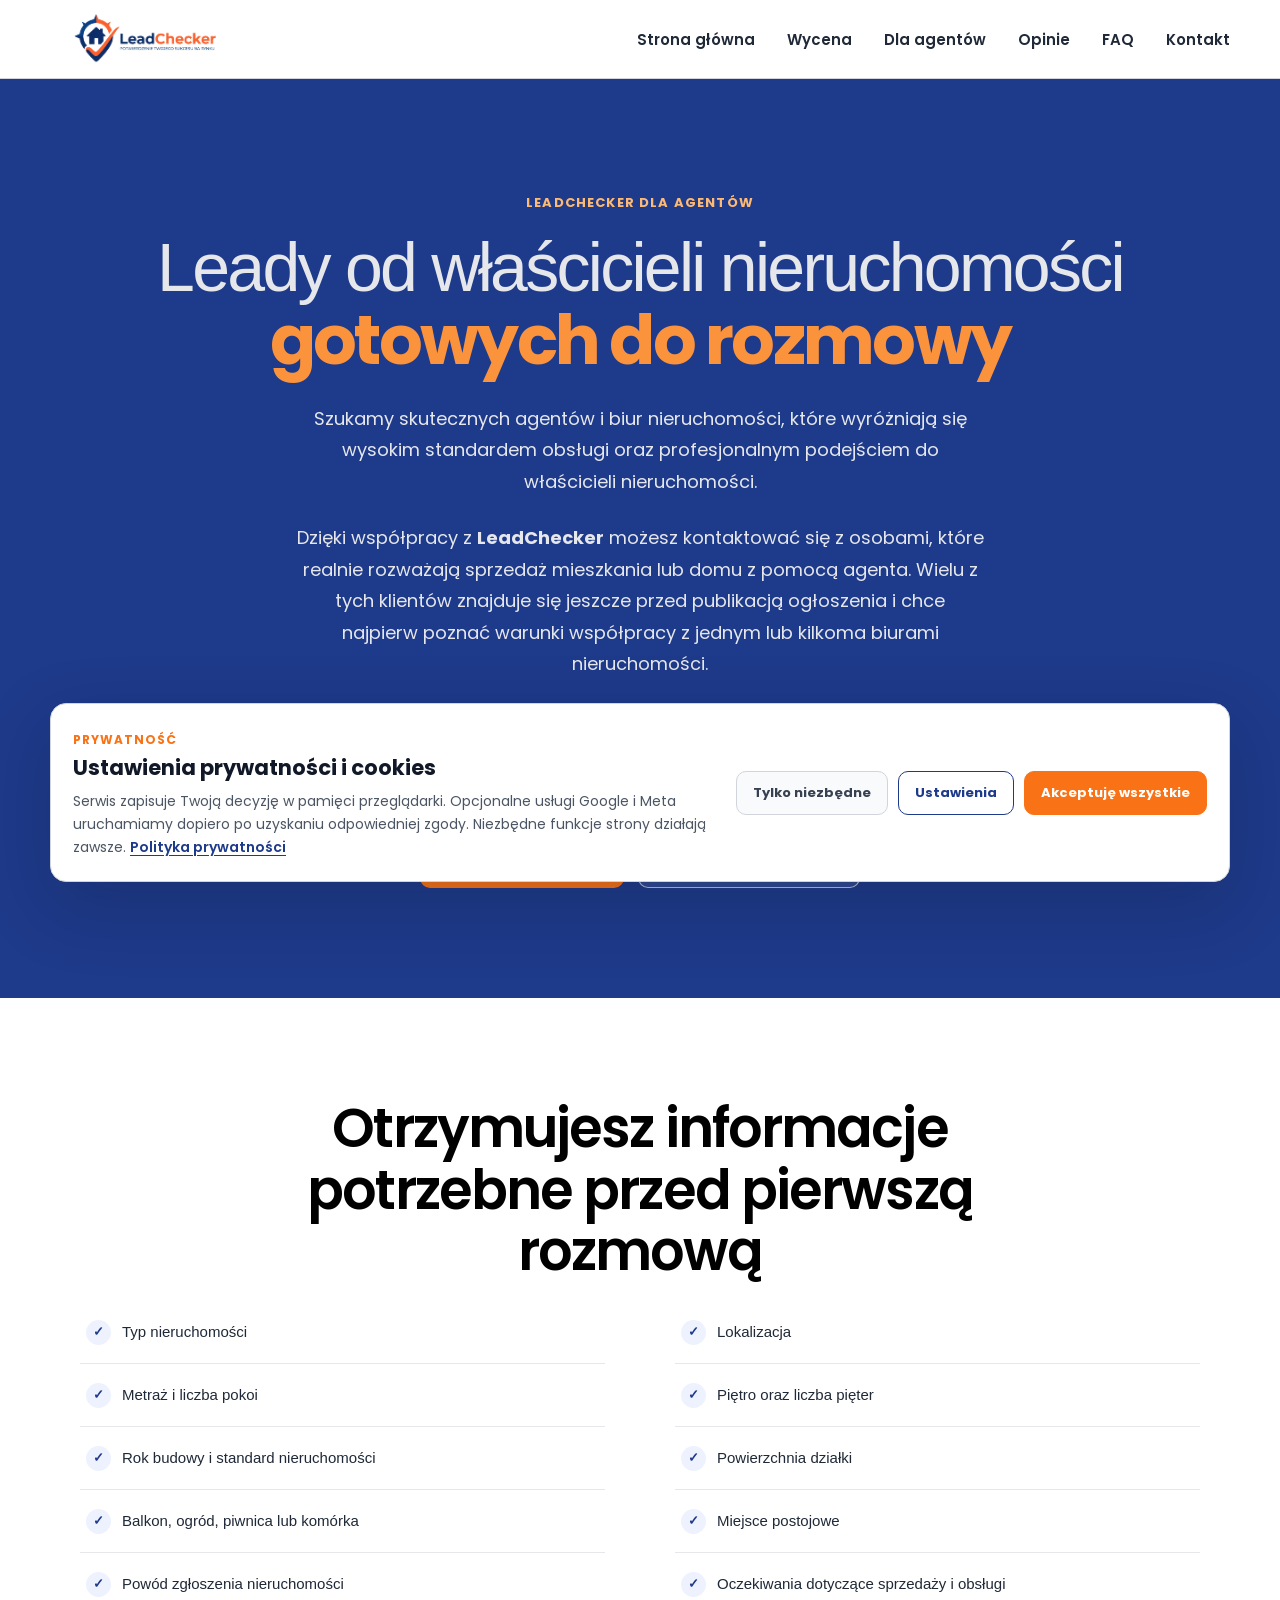
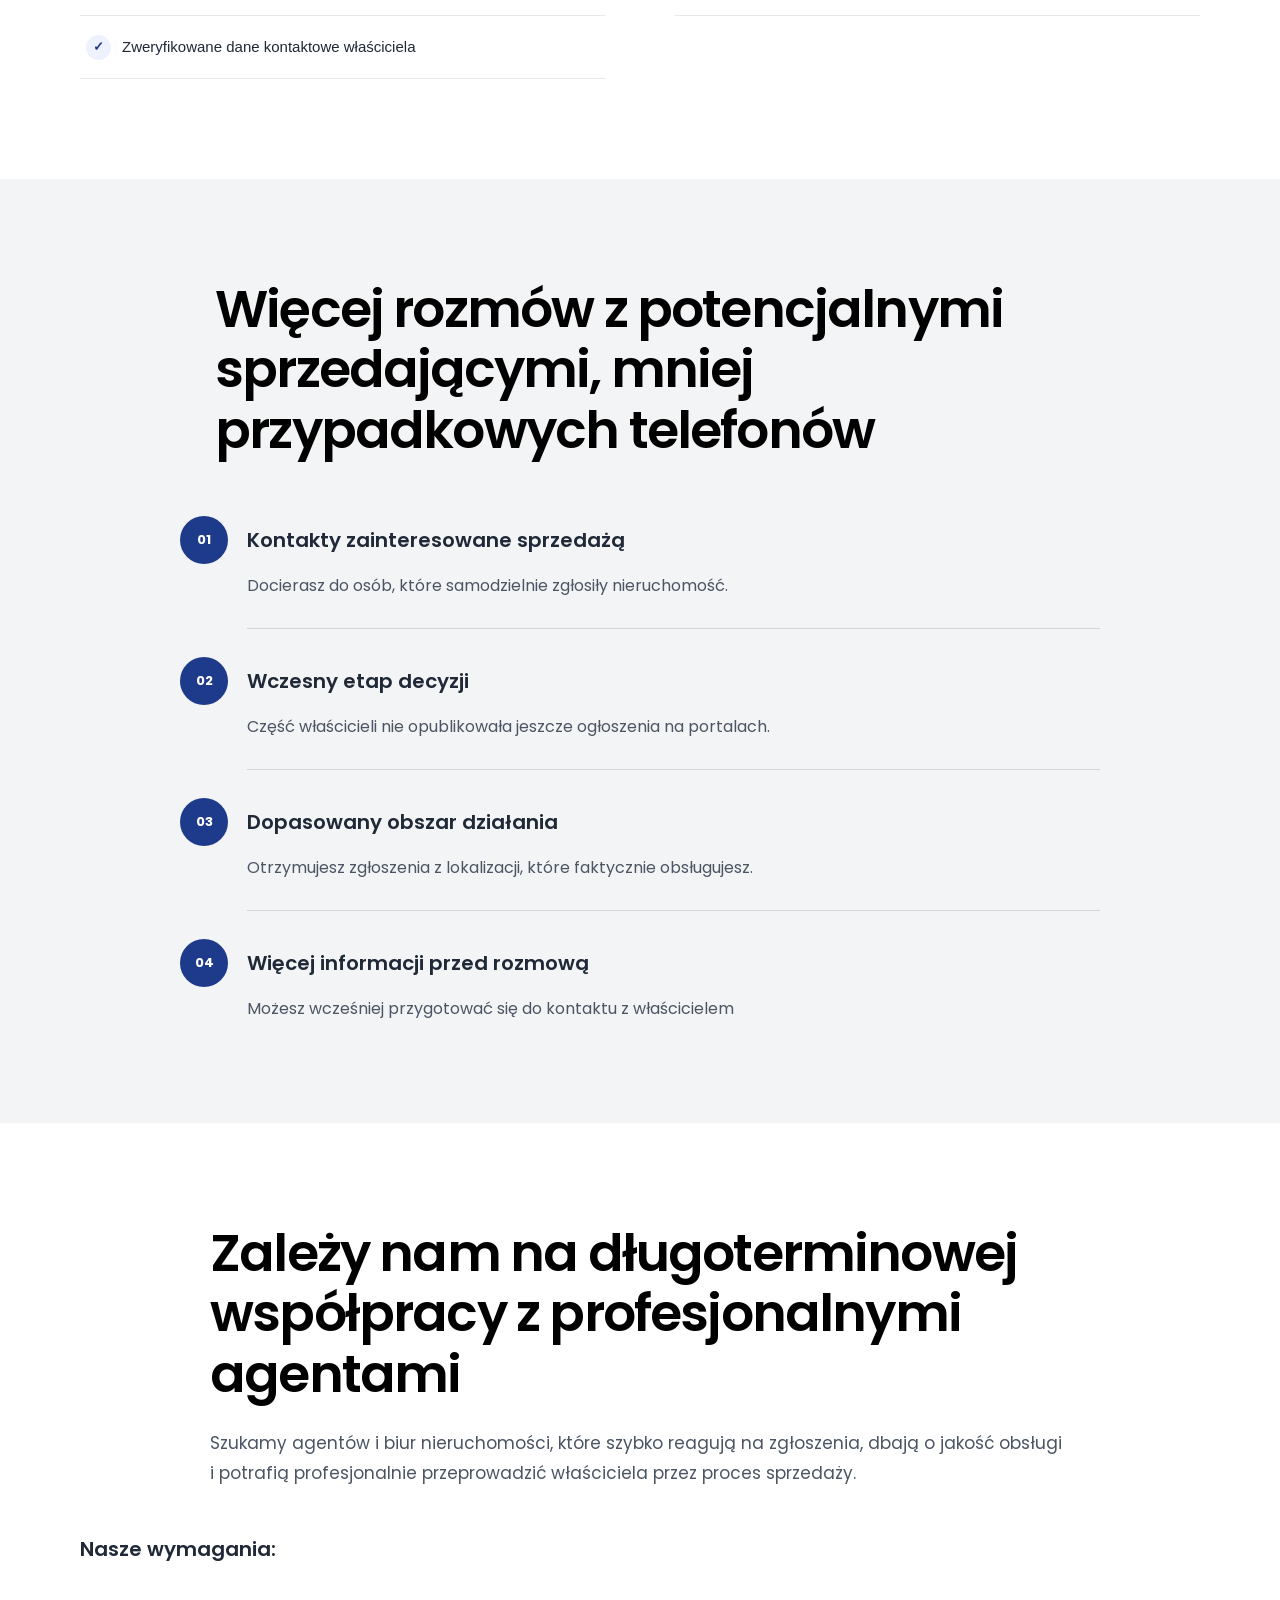
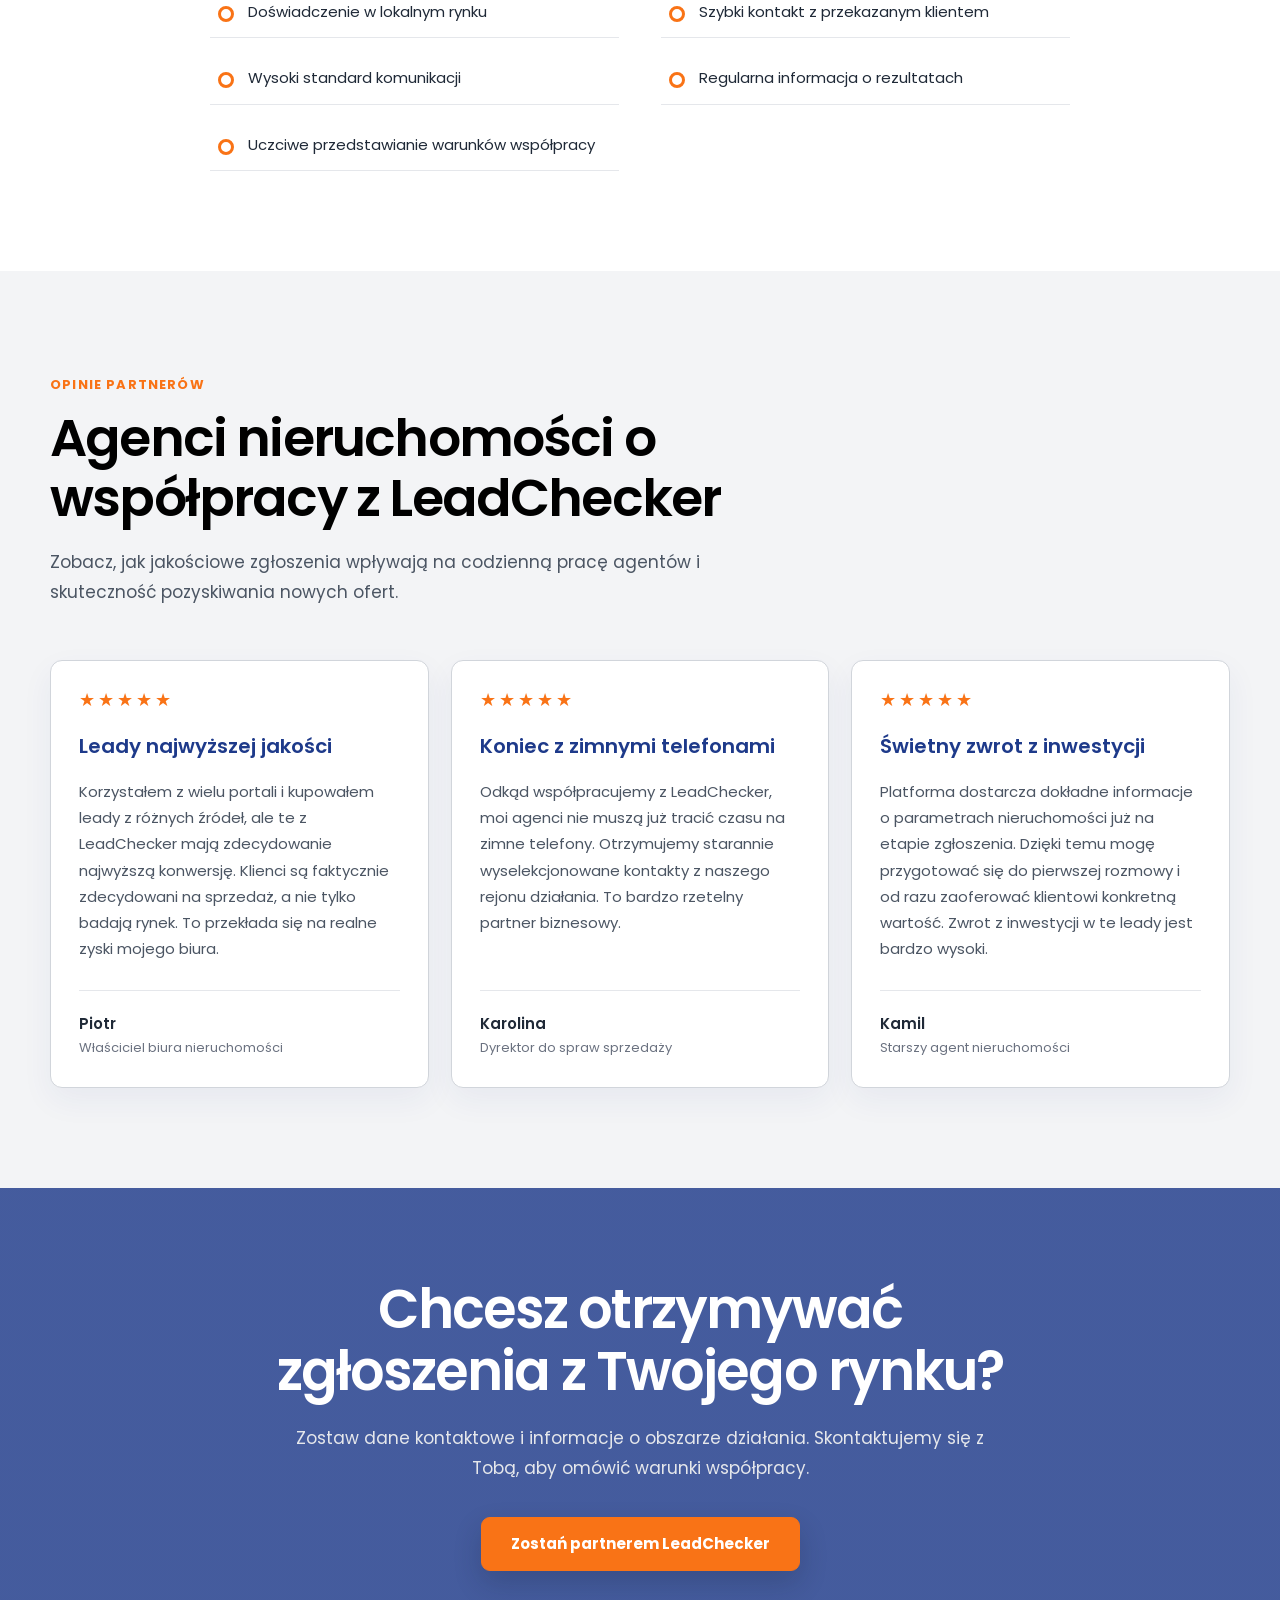
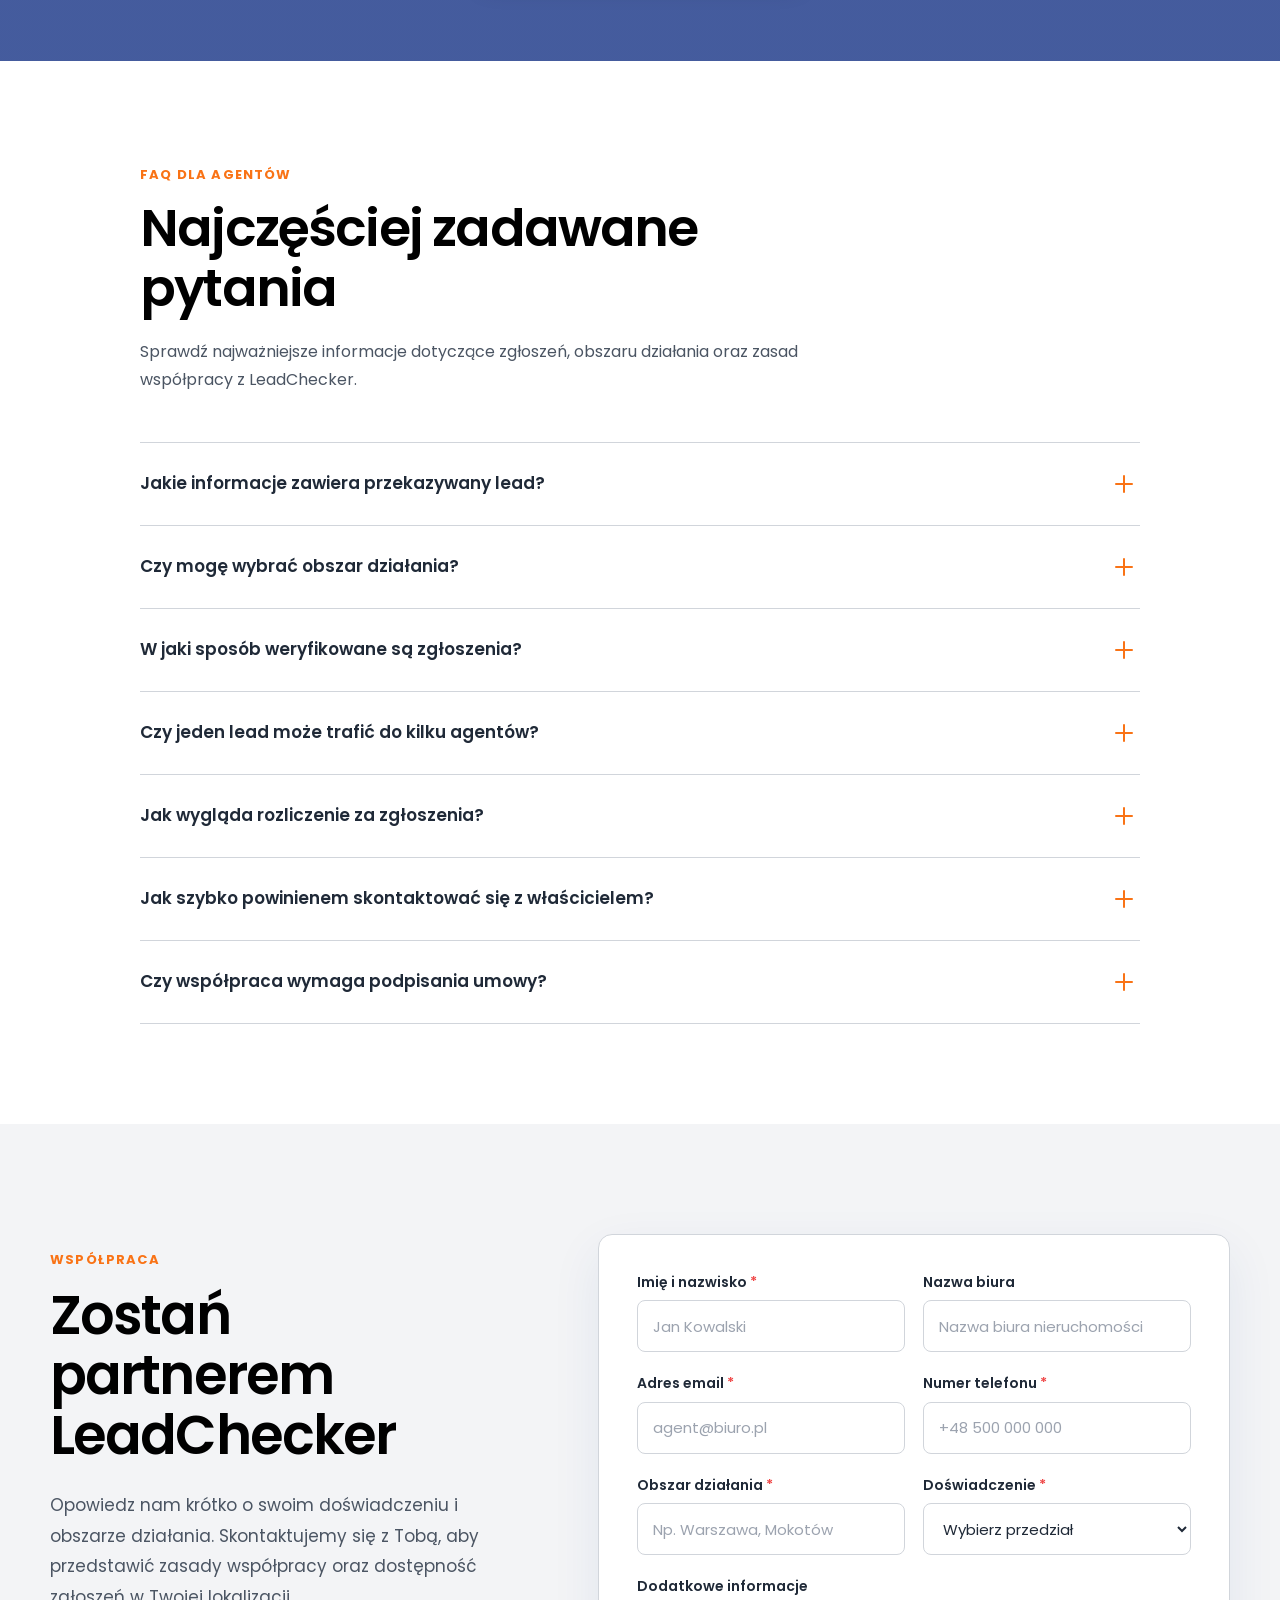
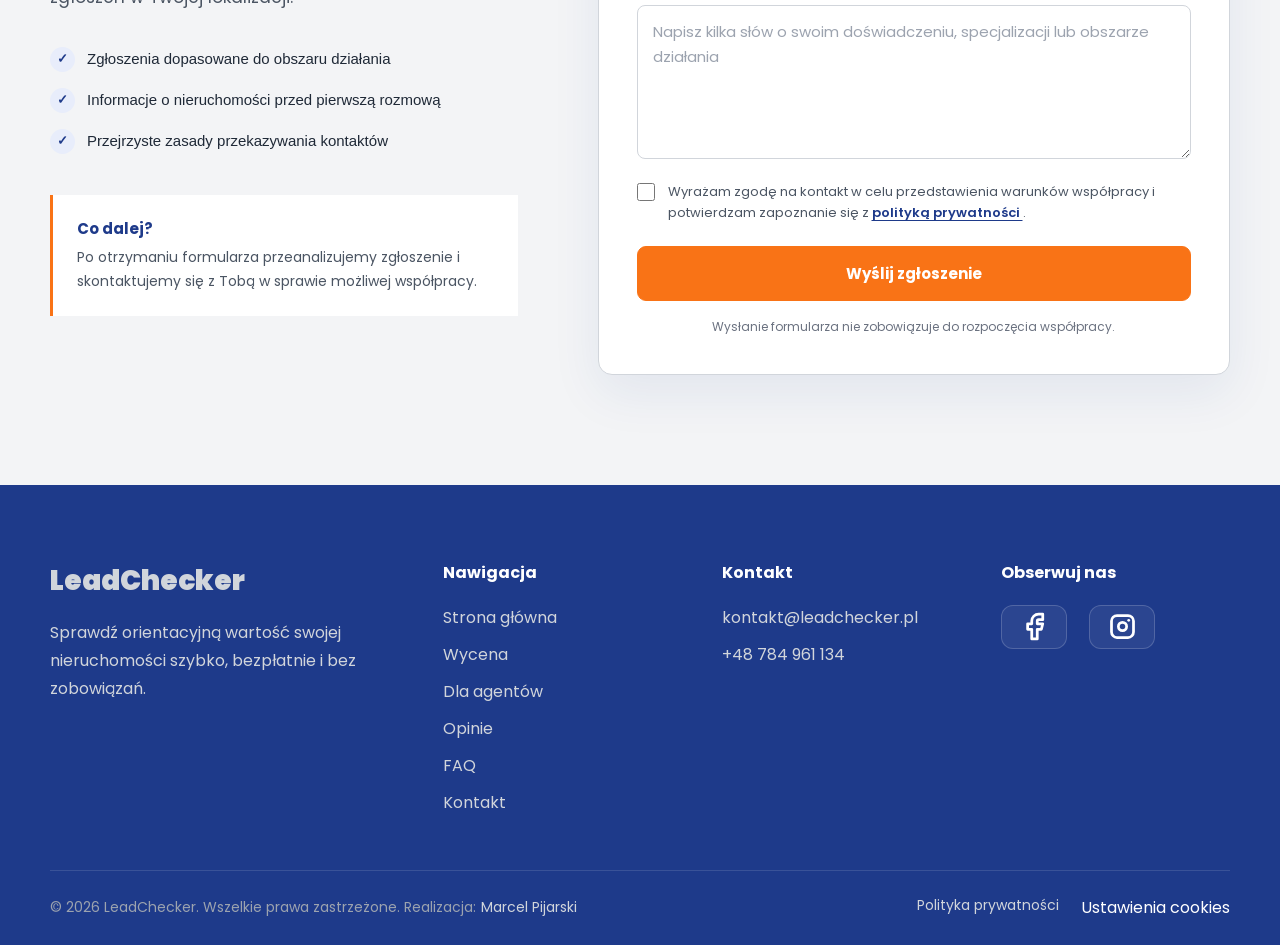
==== commit 59bc87be: "dodatki" ====
--- a/agenci.html
+++ b/agenci.html
@@ -15,17 +15,26 @@
   <meta property="og:title" content="Leady dla agentów nieruchomości | LeadChecker">
   <meta property="og:description" content="LeadChecker łączy agentów i biura nieruchomości ze zgłoszeniami właścicieli zainteresowanych sprzedażą nieruchomości i kontaktem ze specjalistą.">
   <meta property="og:url" content="https://leadchecker.pl/agenci">
-  <meta property="og:image" content="https://leadchecker.pl/assets/logo.webp">
+  <meta property="og:image" content="https://leadchecker.pl/assets/seo/og-leadchecker.png">
+  <meta property="og:image:secure_url" content="https://leadchecker.pl/assets/seo/og-leadchecker.png">
+  <meta property="og:image:type" content="image/png">
+  <meta property="og:image:width" content="1200">
+  <meta property="og:image:height" content="630">
   <meta property="og:image:alt" content="LeadChecker">
 
-  <meta name="twitter:card" content="summary">
+  <meta name="twitter:card" content="summary_large_image">
   <meta name="twitter:title" content="Leady dla agentów nieruchomości | LeadChecker">
   <meta name="twitter:description" content="LeadChecker łączy agentów i biura nieruchomości ze zgłoszeniami właścicieli zainteresowanych sprzedażą nieruchomości i kontaktem ze specjalistą.">
-  <meta name="twitter:image" content="https://leadchecker.pl/assets/logo.webp">
+  <meta name="twitter:image" content="https://leadchecker.pl/assets/seo/og-leadchecker.png">
+  <meta name="twitter:image:alt" content="LeadChecker">
 
   <meta name="theme-color" content="#1E3A8A">
 
-  <link rel="icon" href="assets/logo.webp" type="image/webp">
+  <link rel="icon" href="assets/seo/favicon.ico" sizes="any">
+  <link rel="icon" type="image/png" sizes="32x32" href="assets/seo/favicon-32x32.png">
+  <link rel="icon" type="image/png" sizes="16x16" href="assets/seo/favicon-16x16.png">
+  <link rel="apple-touch-icon" sizes="180x180" href="assets/seo/apple-touch-icon.png">
+  <link rel="manifest" href="assets/seo/site.webmanifest">
 
   <link rel="preconnect" href="https://fonts.googleapis.com">
   <link rel="preconnect" href="https://fonts.gstatic.com" crossorigin>
@@ -36,6 +45,15 @@
 
   <script type="application/ld+json">
   {"@context":"https://schema.org","@graph":[{"@type":"WebPage","@id":"https://leadchecker.pl/agenci#webpage","url":"https://leadchecker.pl/agenci","name":"Dla agentów nieruchomości","description":"LeadChecker łączy agentów i biura nieruchomości ze zgłoszeniami właścicieli zainteresowanych sprzedażą nieruchomości i kontaktem ze specjalistą.","isPartOf":{"@id":"https://leadchecker.pl/#website"},"about":{"@id":"https://leadchecker.pl/#organization"},"inLanguage":"pl-PL"},{"@type":"BreadcrumbList","itemListElement":[{"@type":"ListItem","position":1,"name":"Strona główna","item":"https://leadchecker.pl/"},{"@type":"ListItem","position":2,"name":"Dla agentów nieruchomości","item":"https://leadchecker.pl/agenci"}]}]}
+  </script>
+
+  <script>
+    if (window.location.hostname.endsWith("github.io")) {
+      const robotsMeta = document.querySelector('meta[name="robots"]');
+      if (robotsMeta) {
+        robotsMeta.setAttribute("content", "noindex, nofollow");
+      }
+    }
   </script>
 </head>
 <body>
@@ -720,8 +738,8 @@
         </li>
 
         <li>
-          <a href="tel:+48123456789">
-            +48 123 456 789
+          <a href="tel:+48784961134">
+            +48 784 961 134
           </a>
         </li>
       </ul>
@@ -732,7 +750,7 @@
 
       <div class="stopka-ikony">
         <a
-          href="#"
+          href="https://www.facebook.com/profile.php?id=61592544486756&notif_id=1786970920691675&notif_t=follow_profile&ref=notif"
           target="_blank"
           rel="noopener noreferrer"
           aria-label="Facebook"
